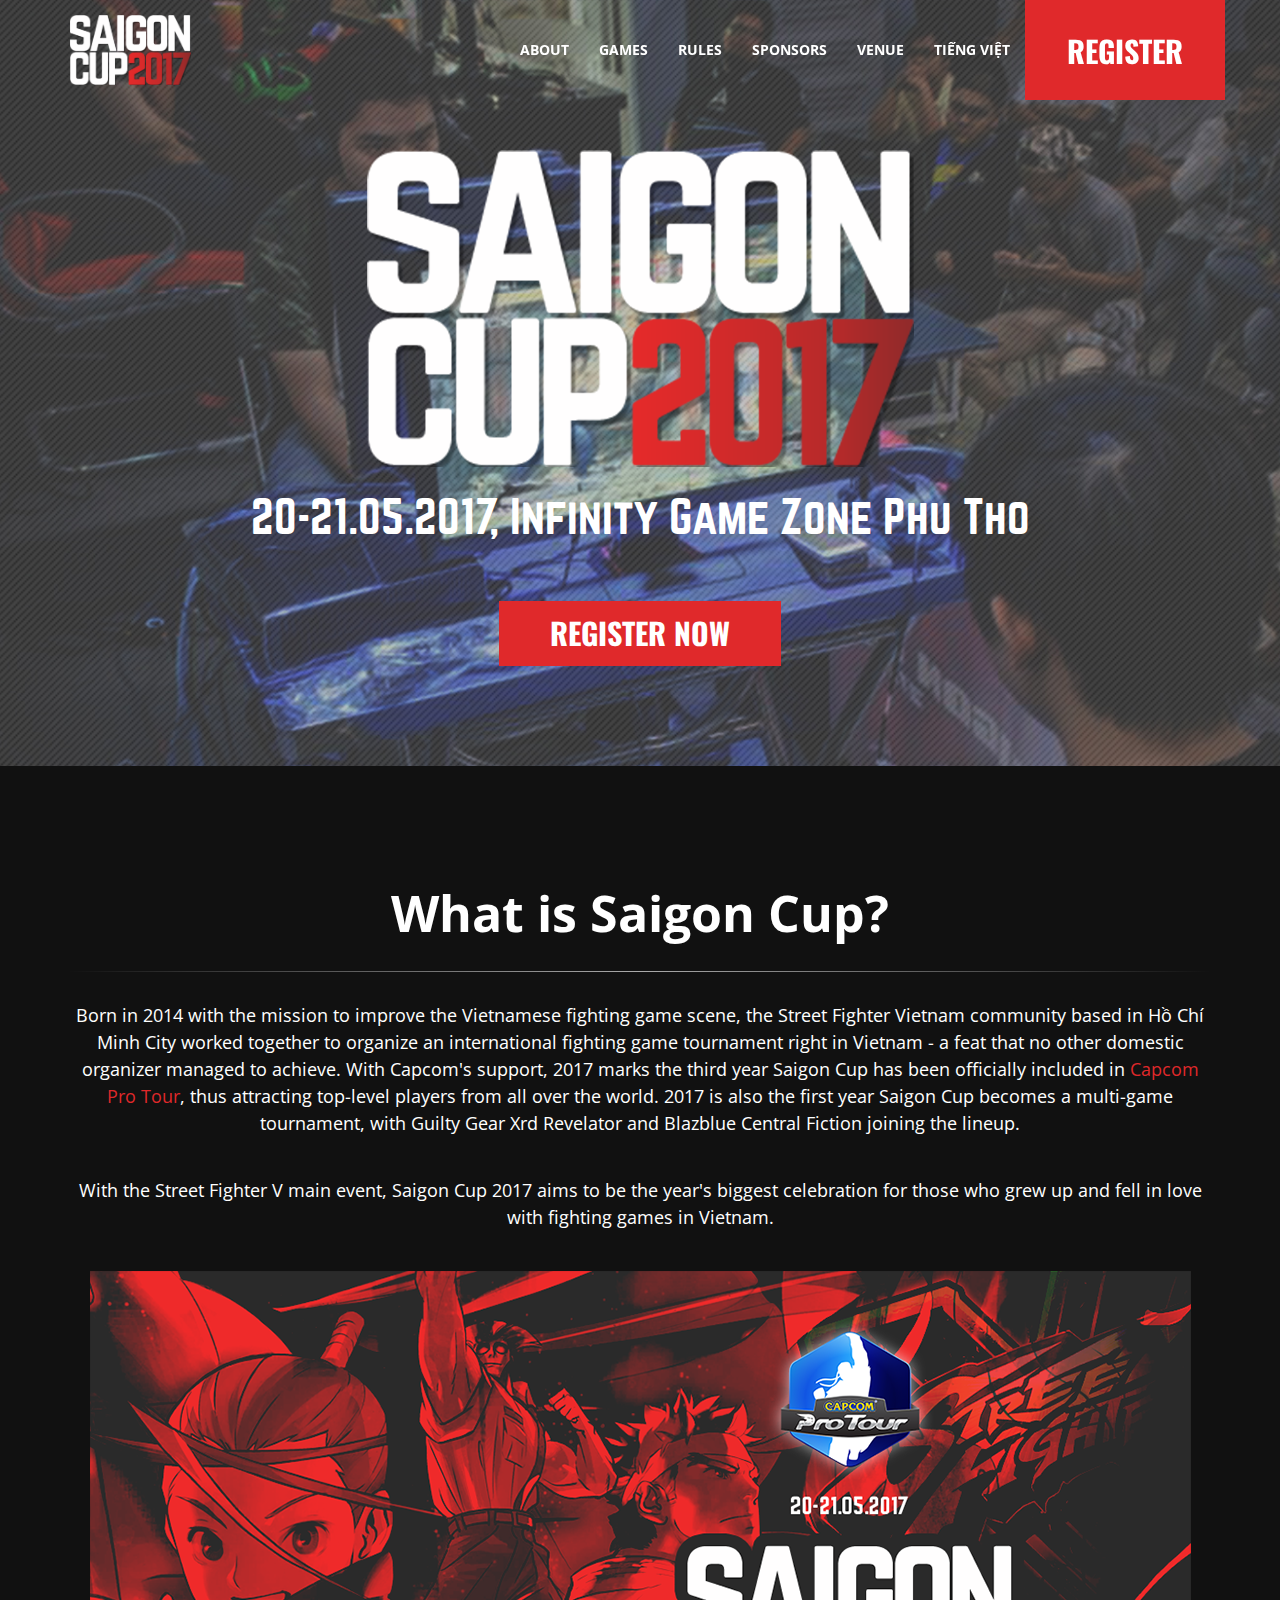
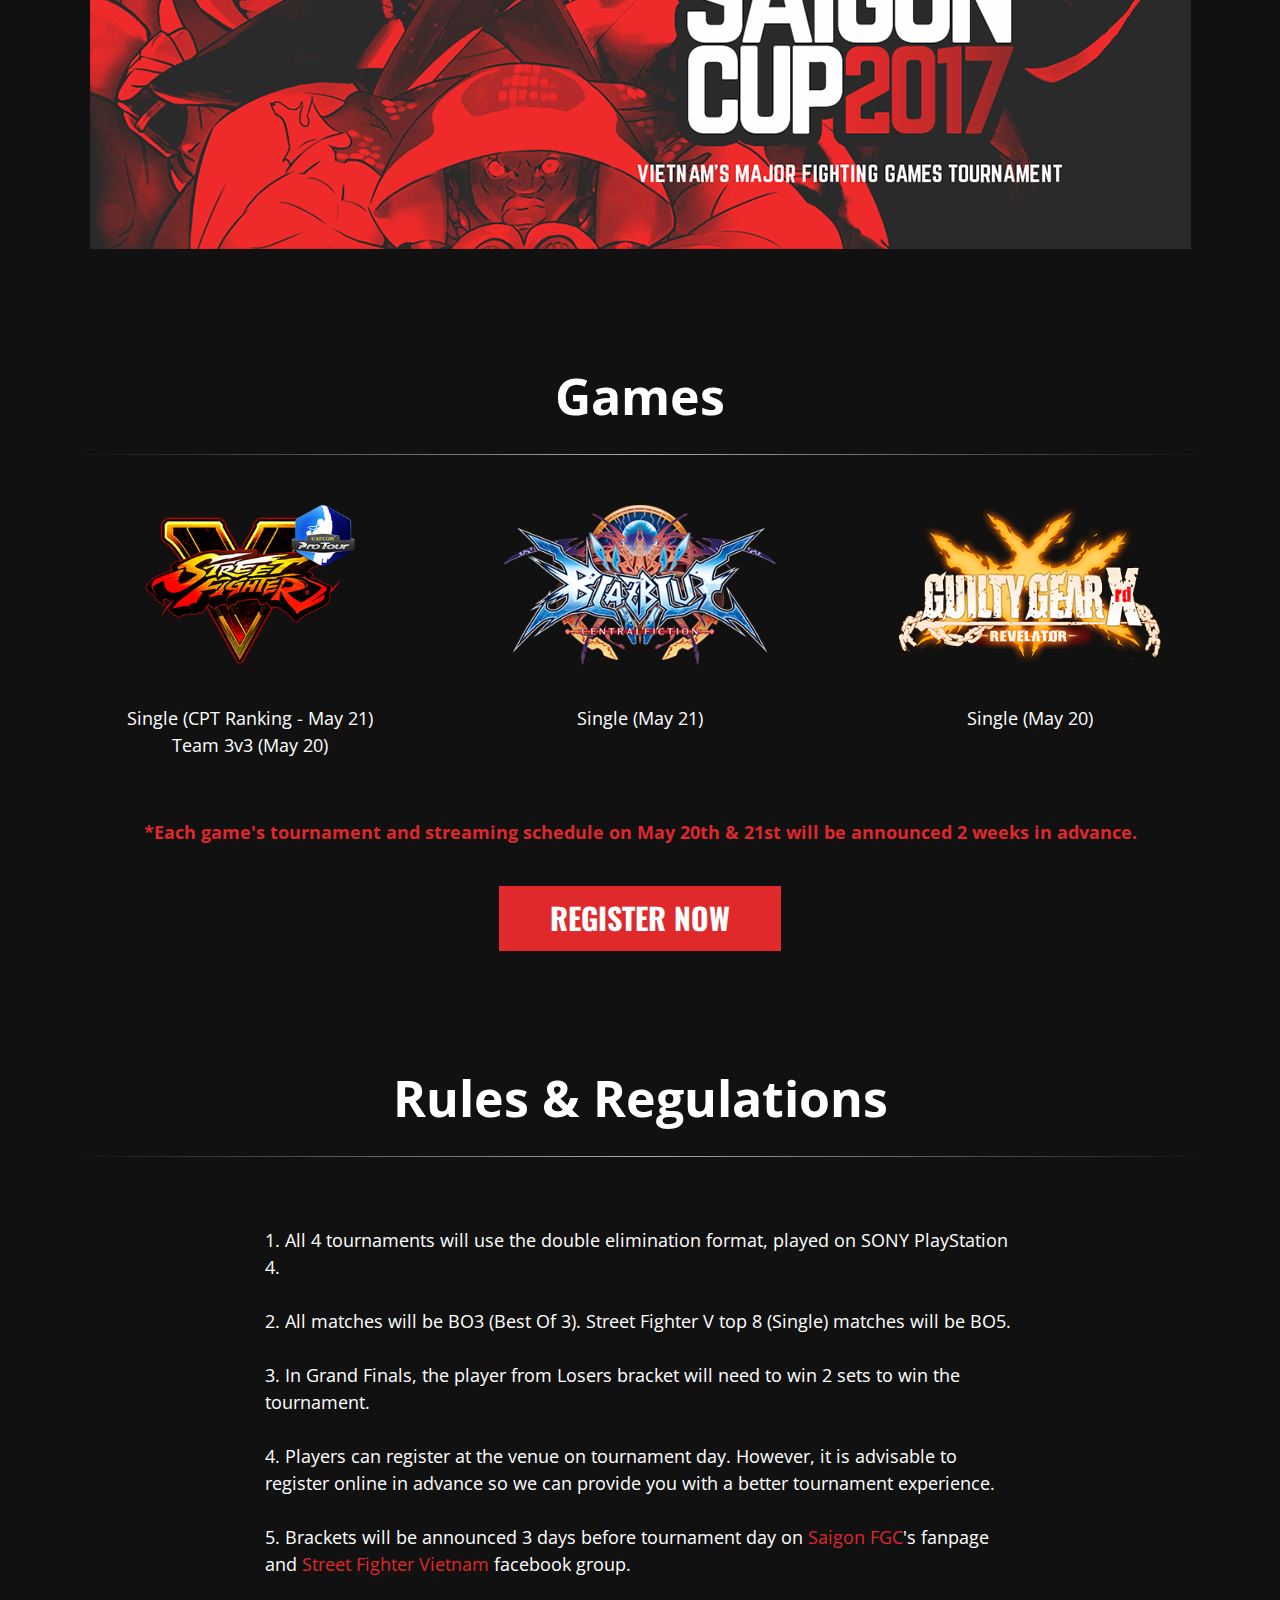
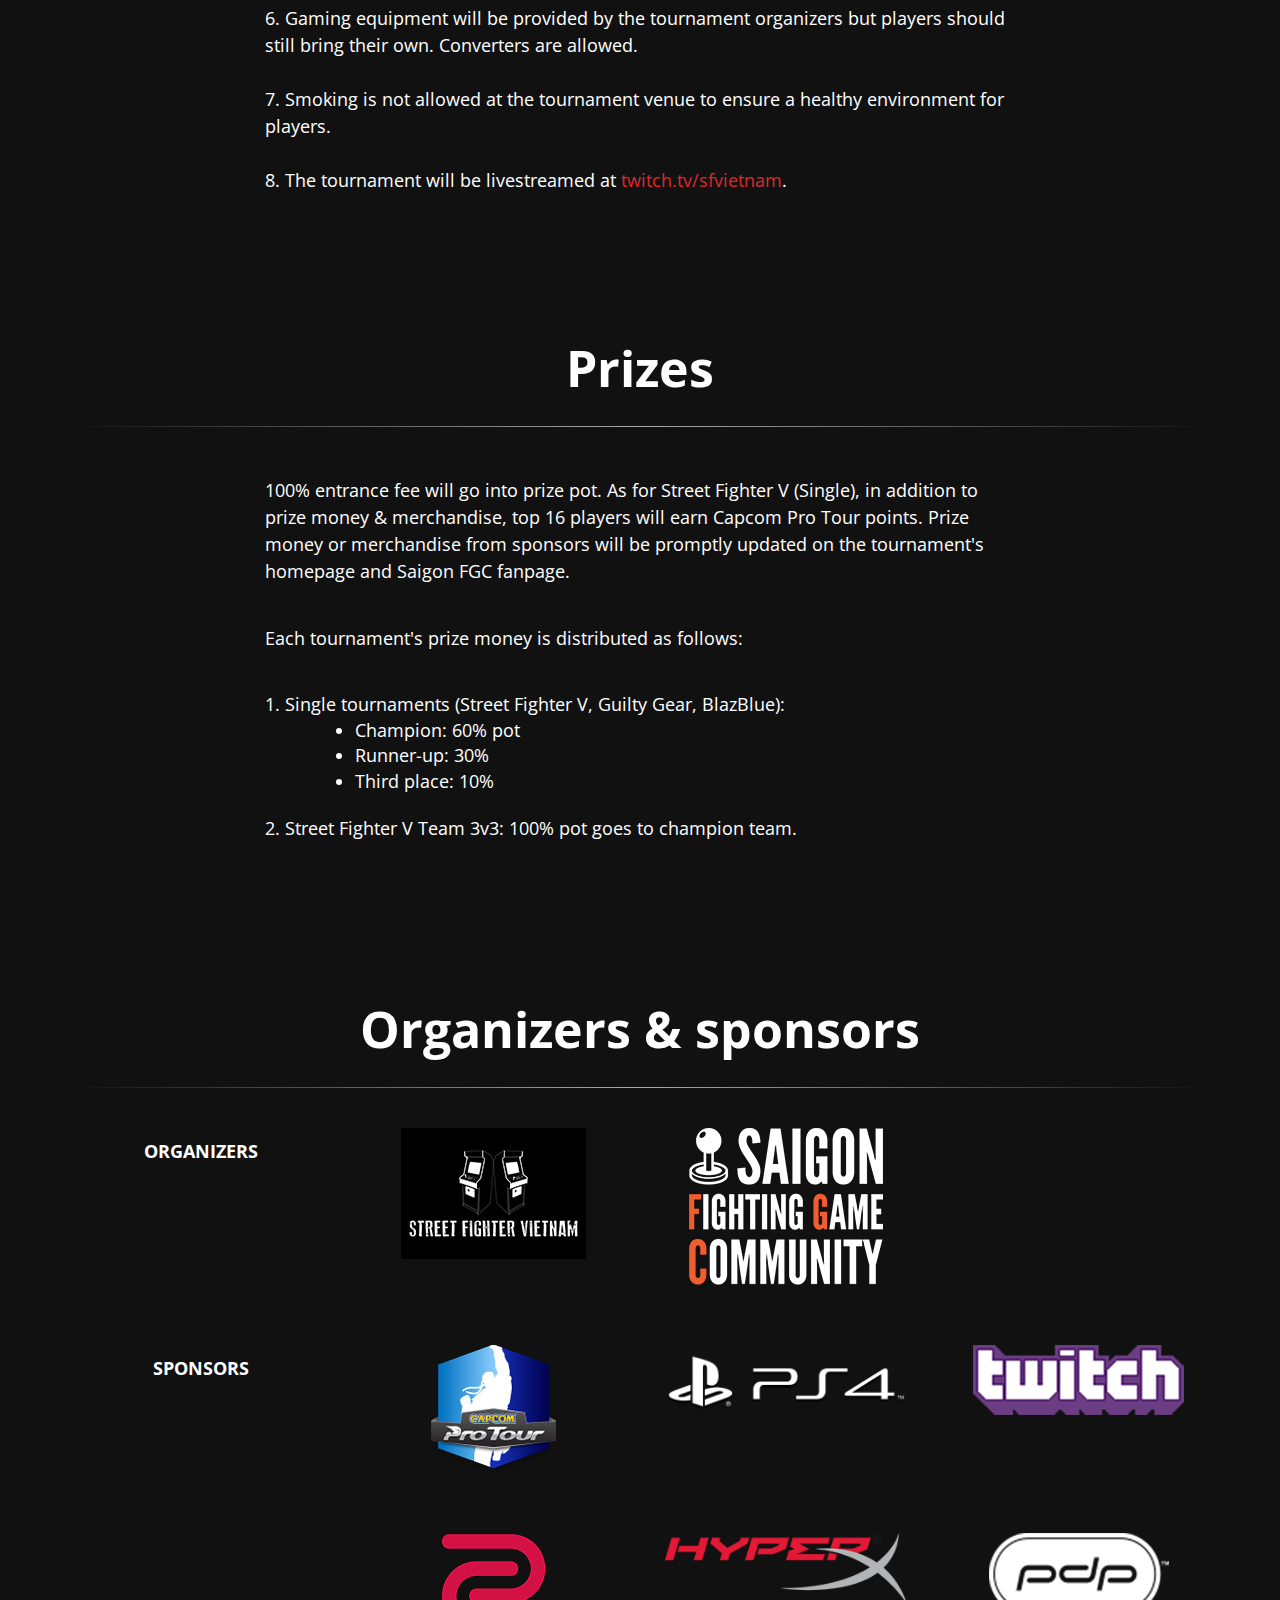
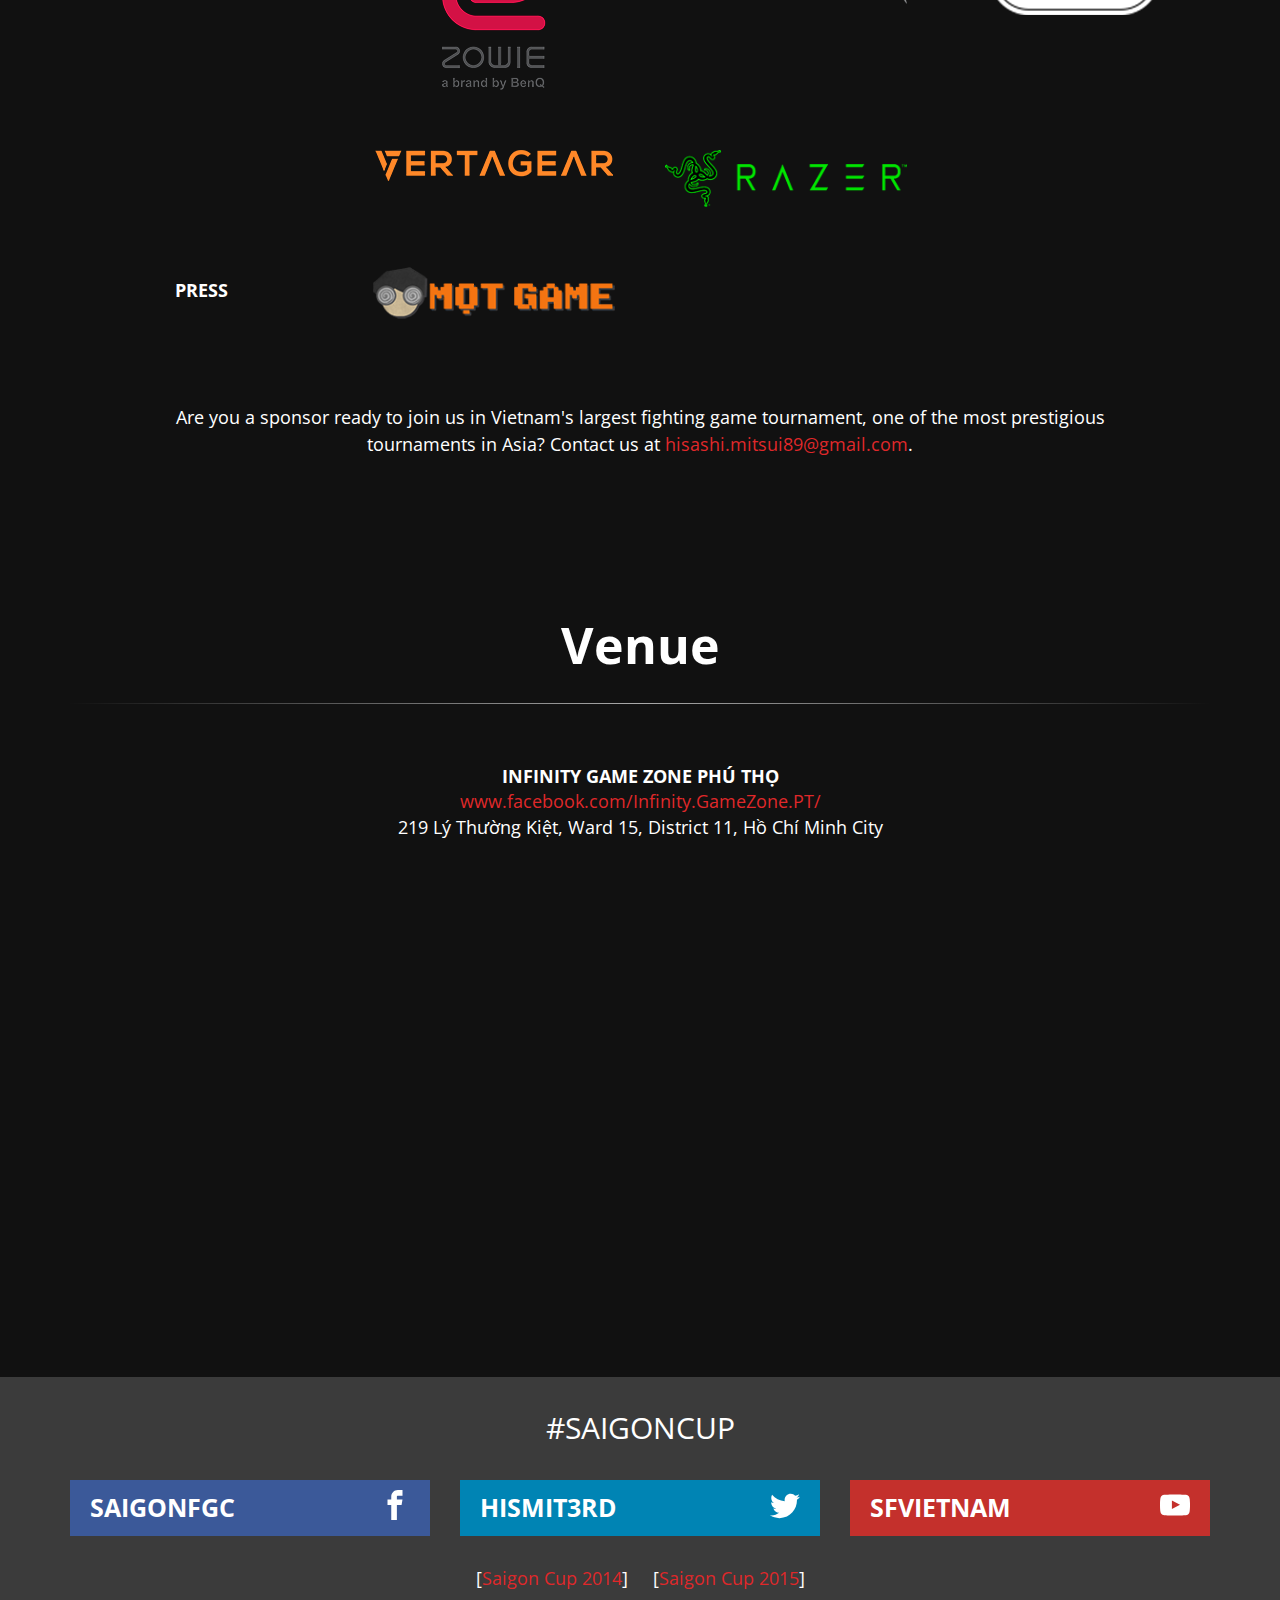
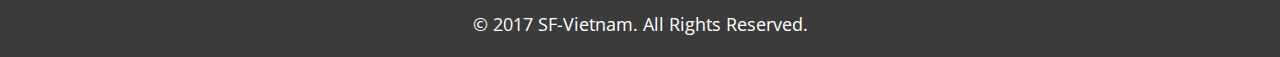
==== en/index.html @ fb49cd66 "Update documentation" ====
<!doctype html> <html> <head> <meta content="IE=edge" http-equiv=X-UA-Compatible> <meta charset=utf-8> <meta name=viewport content="width=device-width, initial-scale=1, shrink-to-fit=no"> <title>Saigon Cup 2017</title> <meta property="og:image" content="http://saigoncup2017.sf-vietnam.com/images/trailer.png"/> <meta property="og:description" content="Vietnam's major fighting games tournament"/> <link rel=stylesheet href="https://maxcdn.bootstrapcdn.com/bootstrap/3.3.7/css/bootstrap.min.css" integrity="sha384-BVYiiSIFeK1dGmJRAkycuHAHRg32OmUcww7on3RYdg4Va+PmSTsz/K68vbdEjh4u" crossorigin=anonymous> <link href="https://fonts.googleapis.com/css?family=Open+Sans:400,800|Oswald" rel=stylesheet> <link href="/stylesheets/fonts.css" rel=stylesheet /> <link href="/stylesheets/site.css" rel=stylesheet /> </head> <body class="en en_index"> <svg style="position: absolute; width: 0; height: 0; overflow: hidden;" version="1.1" xmlns="http://www.w3.org/2000/svg" xmlns:xlink="http://www.w3.org/1999/xlink"> <defs> <symbol id=icon-facebook viewBox="0 0 32 32"> <title>facebook</title> <path d="M19 6h5v-6h-5c-3.86 0-7 3.14-7 7v3h-4v6h4v16h6v-16h5l1-6h-6v-3c0-0.542 0.458-1 1-1z"></path> </symbol> <symbol id=icon-twitter viewBox="0 0 32 32"> <title>twitter</title> <path d="M32 7.075c-1.175 0.525-2.444 0.875-3.769 1.031 1.356-0.813 2.394-2.1 2.887-3.631-1.269 0.75-2.675 1.3-4.169 1.594-1.2-1.275-2.906-2.069-4.794-2.069-3.625 0-6.563 2.938-6.563 6.563 0 0.512 0.056 1.012 0.169 1.494-5.456-0.275-10.294-2.888-13.531-6.862-0.563 0.969-0.887 2.1-0.887 3.3 0 2.275 1.156 4.287 2.919 5.463-1.075-0.031-2.087-0.331-2.975-0.819 0 0.025 0 0.056 0 0.081 0 3.181 2.263 5.838 5.269 6.437-0.55 0.15-1.131 0.231-1.731 0.231-0.425 0-0.831-0.044-1.237-0.119 0.838 2.606 3.263 4.506 6.131 4.563-2.25 1.762-5.075 2.813-8.156 2.813-0.531 0-1.050-0.031-1.569-0.094 2.913 1.869 6.362 2.95 10.069 2.95 12.075 0 18.681-10.006 18.681-18.681 0-0.287-0.006-0.569-0.019-0.85 1.281-0.919 2.394-2.075 3.275-3.394z"></path> </symbol> <symbol id=icon-youtube viewBox="0 0 32 32"> <title>youtube</title> <path d="M31.681 9.6c0 0-0.313-2.206-1.275-3.175-1.219-1.275-2.581-1.281-3.206-1.356-4.475-0.325-11.194-0.325-11.194-0.325h-0.012c0 0-6.719 0-11.194 0.325-0.625 0.075-1.987 0.081-3.206 1.356-0.963 0.969-1.269 3.175-1.269 3.175s-0.319 2.588-0.319 5.181v2.425c0 2.587 0.319 5.181 0.319 5.181s0.313 2.206 1.269 3.175c1.219 1.275 2.819 1.231 3.531 1.369 2.563 0.244 10.881 0.319 10.881 0.319s6.725-0.012 11.2-0.331c0.625-0.075 1.988-0.081 3.206-1.356 0.962-0.969 1.275-3.175 1.275-3.175s0.319-2.587 0.319-5.181v-2.425c-0.006-2.588-0.325-5.181-0.325-5.181zM12.694 20.15v-8.994l8.644 4.513-8.644 4.481z"></path> </symbol> </defs> </svg> <div class=header> <nav id=top-nav class="navbar navbar-fixed-top"> <div class=container> <div class="navbar-header hidden-xs hidden-sm"> <span class=navbar-brand href="#"> <img src="/images/sgc-logo.png" class=logo alt="Sgc logo"/> </span> </div> <ul class="nav navbar-nav navbar-right"> <li><a class="small-nav hidden-xs" href="#about">About</a></li> <li><a class="small-nav hidden-xs" href="#games">Games</a></li> <li><a class="small-nav hidden-xs" href="#rules">Rules</a></li> <li><a class="small-nav hidden-xs" href="#sponsors">sponsors</a></li> <li><a class="small-nav hidden-xs" href="#venue">Venue</a></li> <li class=xs-left><a class=language-picker href="/">Tiếng Việt</a></li> <li class=xs-right><a href="https://goo.gl/forms/3yOLox5AulwyW3uG3" class="register btn">Register</a></li> </ul> </div> </nav> <div class=container> <div class=row> <div class=col-xs-12> <img src="/images/sgc-logo.png" class="main-logo img-responsive" alt="Sgc logo"/> </div> <div class=col-xs-12> <p class=subheader> 20-21.05.2017, Infinity Game Zone Phu Tho </p> </div> </div> <div class="row text-center"> <div class=col-xs-12> <a href="https://goo.gl/forms/3yOLox5AulwyW3uG3" class="btn register-now" href="#">Register now</a> </div> </div> </div> </div> <div class="container content"> <div class=row> <div id=about class=col-xs-12> <h1>What is Saigon Cup?</h1> <p>Born in 2014 with the mission to improve the Vietnamese fighting game scene, the Street Fighter Vietnam community based in Hồ Chí Minh City worked together to organize an international fighting game tournament right in Vietnam - a feat that no other domestic organizer managed to achieve. With Capcom's support, 2017 marks the third year Saigon Cup has been officially included in <a href="http://capcomprotour.com/schedule/">Capcom Pro Tour</a>, thus attracting top-level players from all over the world. 2017 is also the first year Saigon Cup becomes a multi-game tournament, with Guilty Gear Xrd Revelator and Blazblue Central Fiction joining the lineup. </p> <p>With the Street Fighter V main event, Saigon Cup 2017 aims to be the year's biggest celebration for those who grew up and fell in love with fighting games in Vietnam. </p> <img src="/images/trailer.png" class="trailer center-block img-responsive" alt=Trailer /> </div> </div> <div class=row> <div id=games class=col-xs-12> <h1>Games</h1> </div> </div> <div class=row> <div class="col-sm-12 col-md-4"> <img src="/images/sf-logo.png" class="game-logo center-block img-responsive" alt="Sf logo"/> <p> Single (CPT Ranking - May 21) <br/> Team 3v3 (May 20) </p> </div> <div class="col-sm-12 col-md-4"> <img src="/images/bb-logo.png" class="game-logo center-block img-responsive" alt="Bb logo"/> <p>Single (May 21)</p> </div> <div class="col-sm-12 col-md-4"> <img src="/images/gg-logo.png" class="game-logo center-block img-responsive" alt="Gg logo"/> <p>Single (May 20)</p> </div> <div class=col-xs-12> <p class=red-emphasis>*Each game's tournament and streaming schedule on May 20th & 21st will be announced 2 weeks in advance. </p> </div> <div class=col-xs-12> <a href="https://goo.gl/forms/3yOLox5AulwyW3uG3" class="btn register-now" href="#">Register now</a> </div> </div> <div class=row> <div id=rules class=col-xs-12> <h1>Rules & Regulations</h1> </div> <div class="col-sm-12 col-md-10 col-md-offset-1 col-lg-offset-2 col-lg-8 rules"> <p> 1. All 4 tournaments will use the double elimination format, played on SONY PlayStation 4. </p> <p> 2. All matches will be BO3 (Best Of 3). Street Fighter V top 8 (Single) matches will be BO5. </p> <p> 3. In Grand Finals, the player from Losers bracket will need to win 2 sets to win the tournament. </p> <p> 4. Players can register at the venue on tournament day. However, it is advisable to register online in advance so we can provide you with a better tournament experience. </p> <p> 5. Brackets will be announced 3 days before tournament day on <a href="https://www.facebook.com/SaigonFGC/">Saigon FGC</a>'s fanpage and <a href="https://www.facebook.com/groups/SFVietnam/">Street Fighter Vietnam</a> facebook group. </p> <p> 6. Gaming equipment will be provided by the tournament organizers but players should still bring their own. Converters are allowed. </p> <p> 7. Smoking is not allowed at the tournament venue to ensure a healthy environment for players. </p> <p> 8. The tournament will be livestreamed at <a href="https://www.twitch.tv/sfvietnam">twitch.tv/sfvietnam</a>. </p> </div> </div> <div class=row> <div class=col-xs-12> <h1>Prizes</h1> </div> <div class="col-sm-12 col-md-10 col-md-offset-1 col-lg-offset-2 col-lg-8 prizes"> <p>100% entrance fee will go into prize pot. As for Street Fighter V (Single), in addition to prize money & merchandise, top 16 players will earn Capcom Pro Tour points. Prize money or merchandise from sponsors will be promptly updated on the tournament's homepage and Saigon FGC fanpage. </p> <p>Each tournament's prize money is distributed as follows:</p> <div> 1. Single tournaments (Street Fighter V, Guilty Gear, BlazBlue):<br/> <ul class=prize-list> <li>Champion: 60% pot</li> <li>Runner-up: 30%</li> <li>Third place: 10%</li> </ul> </div> <p>2. Street Fighter V Team 3v3: 100% pot goes to champion team. </p> </div> </div> <div class=row> <div id=sponsors class=col-xs-12> <h1>Organizers & sponsors</h1> </div> </div> <div class="row organizers-row"> <div class=col-md-3> <p>Organizers</p> </div> <div class=col-md-3> <img src="/images/sfvn-logo.png" class="center-block img-responsive" alt="Sfvn logo"/> </div> <div class=col-md-3> <img src="/images/sgfgc-logo.png" class="center-block img-responsive" alt="Sgfgc logo"/> </div> </div> <div class="row organizers-row"> <div class=col-md-3> <p>sponsors</p> </div> <div class=col-md-3> <img src="/images/protour-logo.png" class="center-block img-responsive" alt="Protour logo"/> </div> <div class=col-md-3> <img src="/images/ps4-logo.png" class="center-block img-responsive" alt="Ps4 logo"/> </div> <div class=col-md-3> <img src="/images/twitch-logo.png" class="center-block img-responsive" alt="Twitch logo"/> </div> </div> <div class="row organizers-row"> <div class="col-md-3 col-md-offset-3"> <img src="/images/zowie-logo.png" class="center-block img-responsive" alt="Zowie logo"/> </div> <div class=col-md-3> <img src="/images/hyperx-logo.png" class="center-block img-responsive" alt="Hyperx logo"/> </div> <div class=col-md-3> <img src="/images/pdp-logo.png" class="center-block img-responsive" alt="Pdp logo"/> </div> </div> <div class="row organizers-row"> <div class="col-md-3 col-md-offset-3"> <img src="/images/vertagear-logo.png" class="center-block img-responsive" alt="Vertagear logo"/> </div> <div class=col-md-3> <img src="/images/razer-logo.png" class="center-block img-responsive" alt="Razer logo"/> </div> </div> <div class="row organizers-row"> <div class=col-md-3> <p>Press</p> </div> <div class=col-md-3> <img src="/images/motgame-logo.png" class="center-block img-responsive" alt="Motgame logo"/> </div> </div> <div class=row> <div class="col-md-12 col-lg-10 col-lg-offset-1"> <p>Are you a sponsor ready to join us in Vietnam's largest fighting game tournament, one of the most prestigious tournaments in Asia? Contact us at <a href="mailto:hisashi.mitsui89@gmail.com">hisashi.mitsui89@gmail.com</a>. </p> </div> </div> <div class=row> <div id=venue class=col-xs-12> <h1>Venue</h1> </div> <div class=col-xs-12> <div class=venue-name>INFINITY GAME ZONE PHÚ THỌ</div> <a class=venue-link href="https://www.facebook.com/Infinity.GameZone.PT/" target=_blank rel=noopener> www.facebook.com/Infinity.GameZone.PT/ </a> <div>219 Lý Thường Kiệt, Ward 15, District 11, Hồ Chí Minh City</div> </div> <div class="col-md-12 col-lg-10 col-lg-offset-1 map"> <iframe src="https://www.google.com/maps/embed?pb=!1m18!1m12!1m3!1d3919.564190995421!2d106.66325064533922!3d10.76803188728442!2m3!1f0!2f0!3f0!3m2!1i1024!2i768!4f13.1!3m3!1m2!1s0x31752eea2a2d9c3b%3A0x717020ef34534a9!2sInfinity+Game+Zone+Ph%C3%BA+Th%E1%BB%8D!5e0!3m2!1sen!2s!4v1489932252045" width="100%" height=450 frameborder=0 style="border:0" allowfullscreen></iframe> </div> </div> </div> <div class=footer> <div class=container> <div class=row> <div class="col-xs-12 hashtag"> #SAIGONCUP </div> <div class="col-xs-12 col-sm-4"> <a class="social-link facebook" href="https://www.facebook.com/SaigonFGC/"> <span>SAIGONFGC</span> <svg class="icon icon-facebook"><use xlink:href="#icon-facebook"></use></svg> </a> </div> <div class="col-xs-12 col-sm-4"> <a class="social-link twitter" href="https://twitter.com/hismit3rd"> <span>HISMIT3RD</span> <svg class="icon icon-twitter"><use xlink:href="#icon-twitter"></use></svg> </a> </div> <div class="col-xs-12 col-sm-4"> <a class="social-link youtube" href="https://www.youtube.com/user/SFVietnam"> <span>SFVIETNAM</span> <svg class="icon icon-youtube"><use xlink:href="#icon-youtube"></use></svg> </a> </div> <div class=col-xs-12> <p class=archives> <span>[<a href="https://www.youtube.com/playlist?list=PLZ-PMUoGSBRTW-Vh0LwISmgqscsqqHcFY">Saigon Cup 2014</a>]</span> <span>[<a href="https://www.youtube.com/playlist?list=PLfMu1efwDKb5n5tWsO-SHVdO_ALZQiYsl">Saigon Cup 2015</a>]</span> </p> </div> <div class="col-xs-12 copyright"> &copy; 2017 SF-Vietnam. All Rights Reserved. </div> </div> </div> </div> <script src="https://ajax.googleapis.com/ajax/libs/jquery/3.1.1/jquery.min.js"></script> <script src="https://maxcdn.bootstrapcdn.com/bootstrap/3.3.7/js/bootstrap.min.js" integrity=sha384-Tc5IQib027qvyjSMfHjOMaLkfuWVxZxUPnCJA7l2mCWNIpG9mGCD8wGNIcPD7Txa crossorigin=anonymous></script> <script>
      $('#top-nav').affix({
        offset: {
          top: 1
        }
      });
    </script> <script src="/javascripts/shoryuken.js"></script> </body> </html>
---- stylesheets/fonts.css ----
@font-face{font-family:'norwester';src:url('norwester.ttf') format("truetype")}
---- stylesheets/site.css ----
body{background-color:#111;color:white;font-family:"Open Sans", sans-serif;font-size:18px}p a{color:#df282a;text-decoration:none}p a:hover,p a:active{text-decoration:underline;color:#df282a}p a:visited{text-decoration:none;color:#df282a}.btn{border-radius:0;background-color:#e0292b;font-weight:bold;font-family:Oswald, sans-serif;color:white}.register-now{padding:10px 50px;font-size:30px;text-transform:uppercase}.logo{height:70px}.language-picker:hover{text-decoration:none}.navbar-brand{height:100px}.affix{background-color:#3b3b3b}nav{transition:background-color 0.5s}.header{background-image:url("/images/bg.jpg");background-size:cover;background-position:center;padding:100px 0}@media (max-width: 767px){.header{padding-left:20px}}.header .navbar{font-size:14px;border-radius:0;text-transform:uppercase;font-weight:bold;vertical-align:middle}.header .navbar .navbar-nav li a{padding-top:0;padding-bottom:0;height:100px;line-height:100px;vertical-align:middle}@media (max-width: 767px){.header .navbar .navbar-nav li a{height:50px;line-height:50px}}@media (min-width: 992px){.header .navbar .small-nav,.header .navbar .language-picker{line-height:50px}}.header .navbar .register{color:white;width:200px;height:100px;font-size:30px;text-align:center;vertical-align:middle;line-height:100px;padding:0}.header .navbar .register:hover,.header .navbar .register:active{background-color:#e0292b;color:#111}.header .navbar .register:visited{text-decoration:none;color:white}@media (max-width: 991px){.header .navbar .register{width:140px}}.header .navbar a{color:white}.header .navbar a:hover{color:#df282a}.header .main-logo{margin:50px auto 20px auto}.header .subheader{text-align:center;font-size:45px;font-family:norwester, sans-serif;color:white;margin-bottom:50px}.content{text-align:center}.content h1{padding-top:100px;font-weight:bold;font-size:50px;border-bottom:1px solid transparent;padding-bottom:30px;margin-bottom:30px;-moz-border-image:-moz-linear-gradient(left, #111 0%, #aaa 50%, #111 100%);-webkit-border-image:-webkit-linear-gradient(left, #111 0%, #aaa 50%, #111 100%);border-image:linear-gradient(to right, #111 0%, #aaa 50%, #111 100%);border-image-slice:1}.content p{line-height:1.5;margin-bottom:40px;margin-top:20px}.trailer{max-height:700px}.game-logo{padding:20px;max-height:200px}@media (min-width: 992px) and (max-width: 1199px){.game-logo{max-height:180px}}.red-emphasis{color:#df282a;font-weight:bold}.rules{margin-top:20px}.rules p{text-align:left;line-height:1.5;margin-bottom:1.5em}.prizes{text-align:left}.prize-list{margin-left:50px}.organizers-row{margin-bottom:40px}.organizers-row p{text-transform:uppercase;font-weight:bold}.organizers-row img{padding:10px}.venue-name{margin-top:30px;font-weight:bold}.venue-link{color:#df282a}.venue-link:visited,.venue-link:hover,.venue-link:active{color:#df282a}.map{margin-top:30px;margin-bottom:50px}.footer{background-color:#3b3b3b}.footer .hashtag{font-size:30px;text-transform:uppercase;text-align:center;margin:30px 0}.footer .social-link{color:white;text-decoration:none;display:block;padding:10px 20px;font-size:25px;font-weight:bold}.footer .social-link svg{width:30px;height:30px;float:right;fill:currentColor}.footer .social-link.facebook{background-color:#3b5999}.footer .social-link.facebook:hover{color:#3b5999;background-color:white}.footer .social-link.twitter{background-color:#0084b4}.footer .social-link.twitter:hover{color:#0084b4;background-color:white}.footer .social-link.youtube{background-color:#c4302c}.footer .social-link.youtube:hover{color:#c4302c;background-color:white}.footer .copyright{text-align:center;padding:20px}.footer .archives{text-align:center;margin:30px 0 0 0}.footer .archives span{margin:0 10px}@media (max-width: 767px){nav li{display:inline-block}nav li.xs-right{float:right}nav li.xs-left{float:left}.content h1{padding-top:50px}}
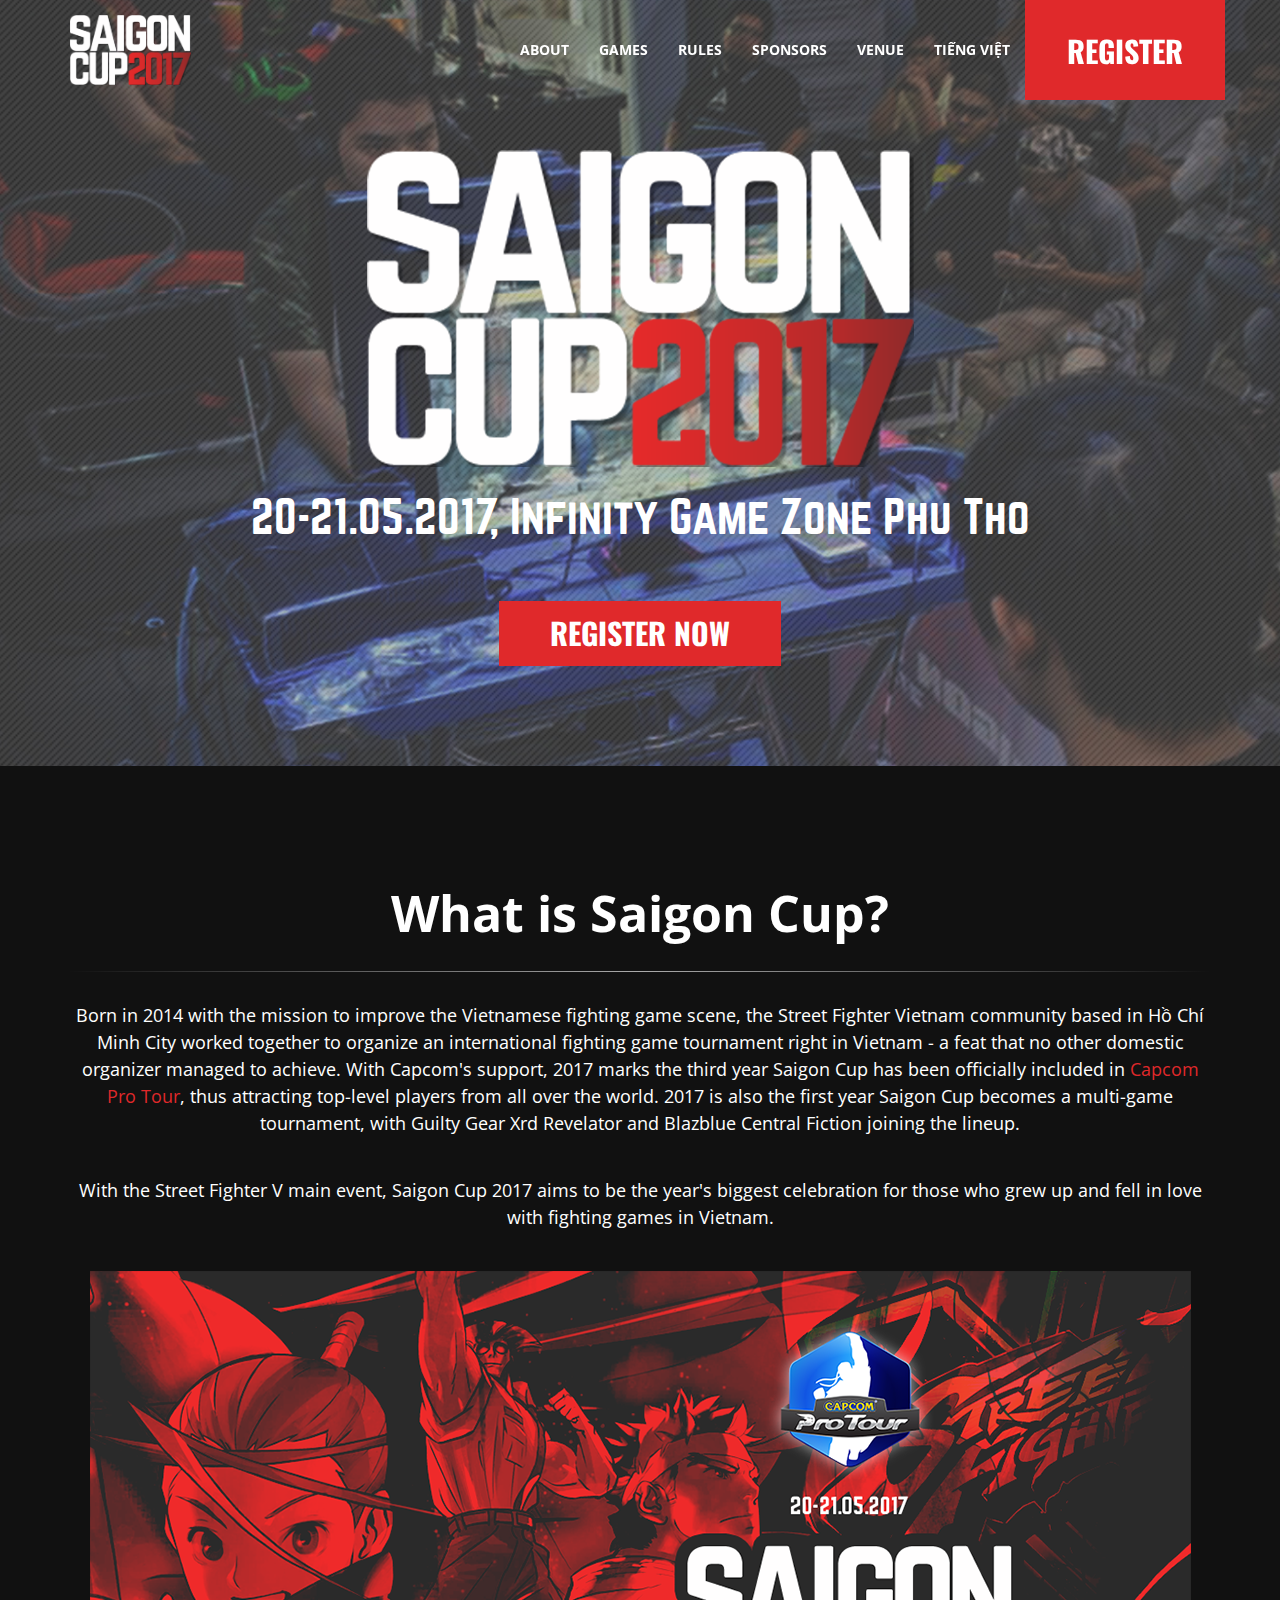
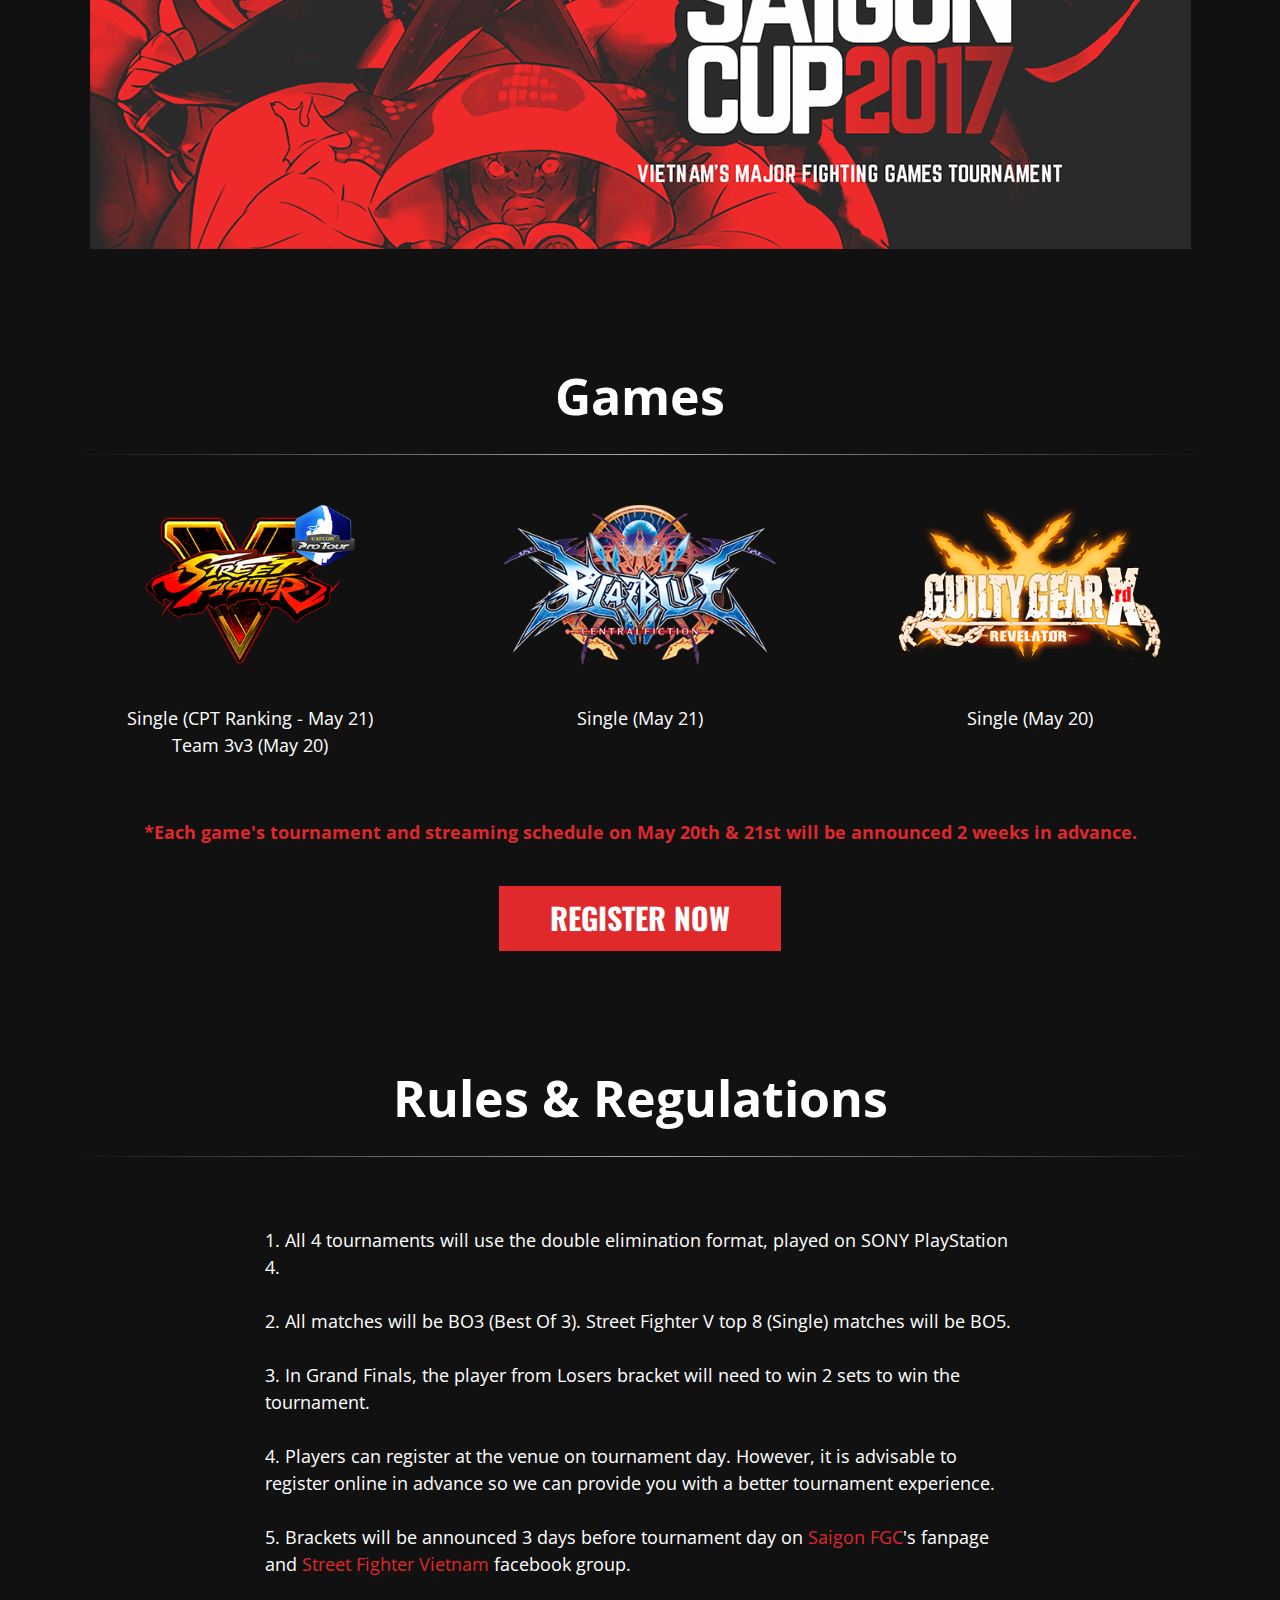
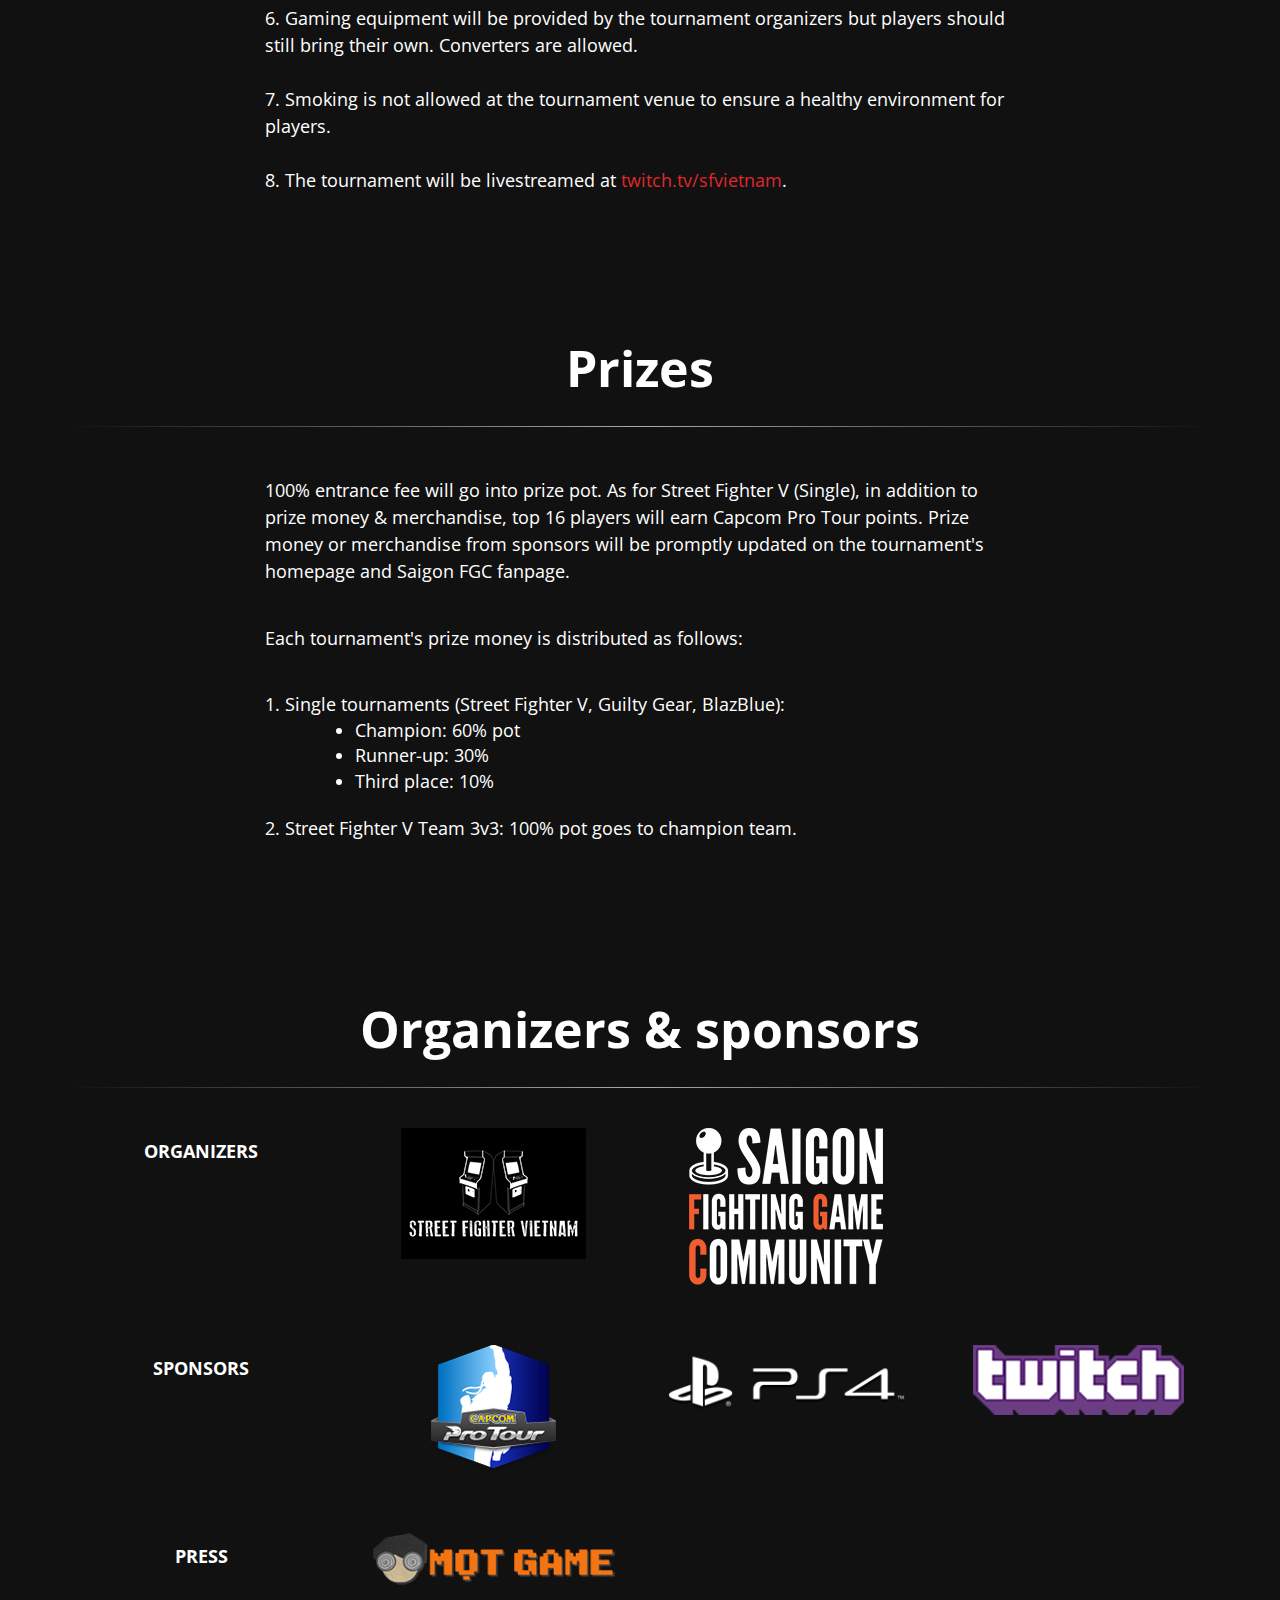
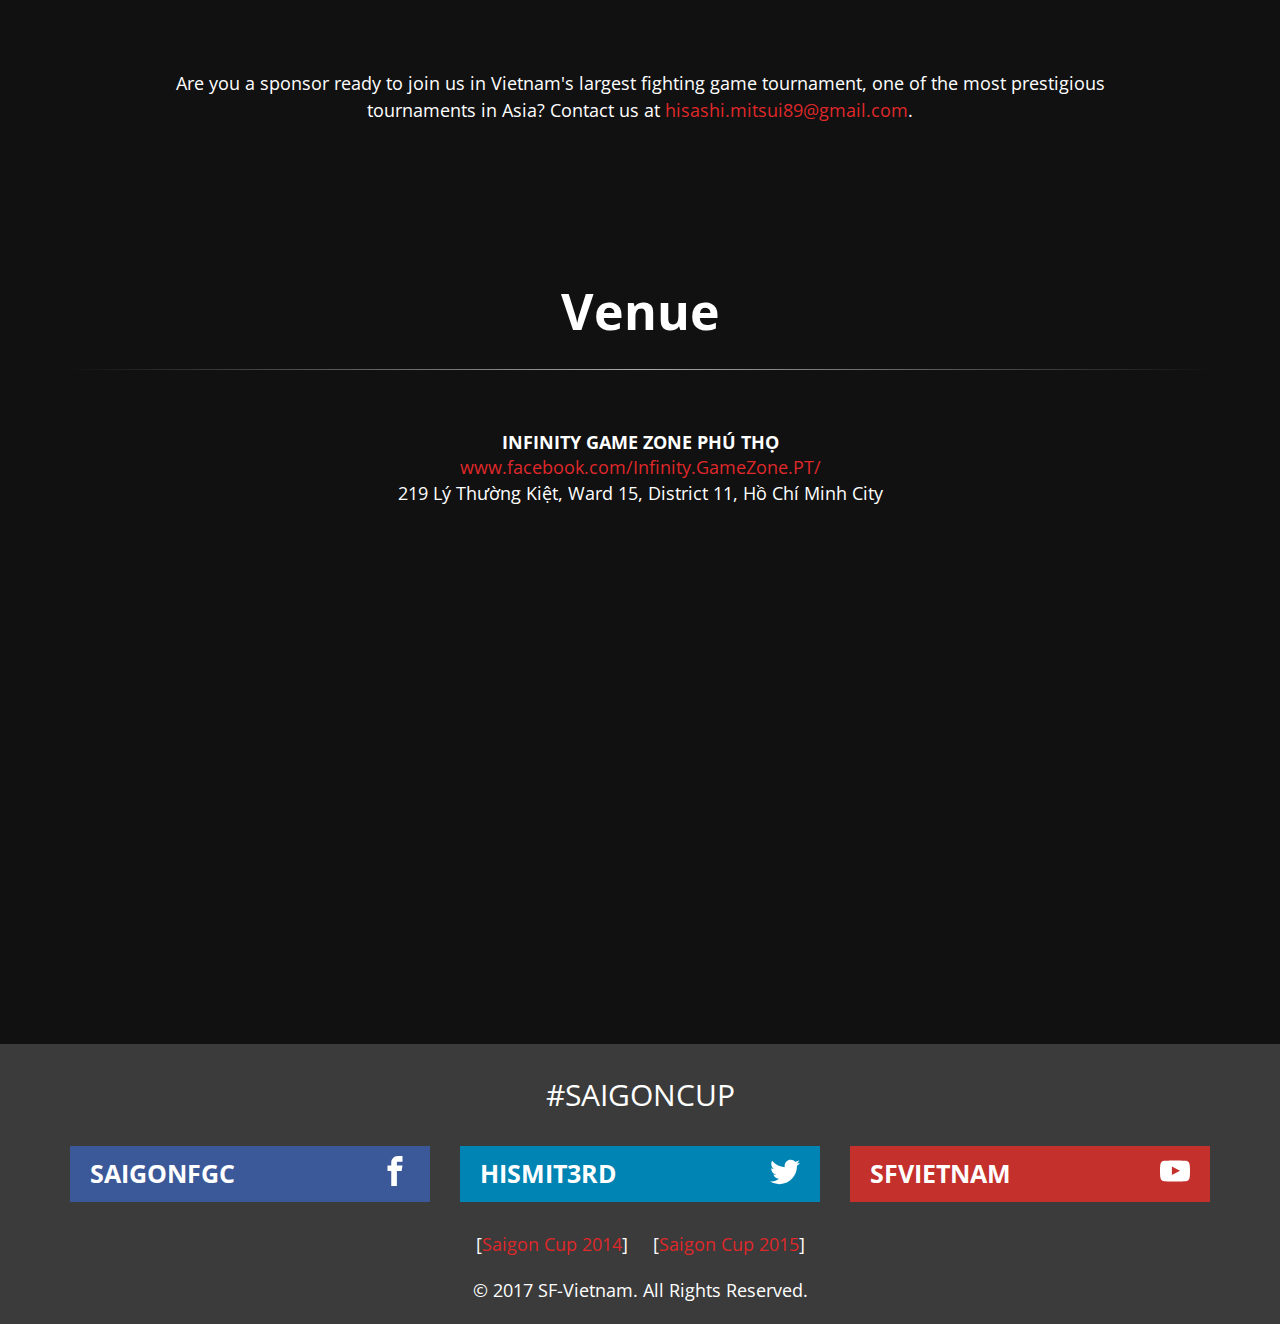
==== commit c7088075: "Update documentation" ====
--- a/en/index.html
+++ b/en/index.html
@@ -1,4 +1,4 @@
-<!doctype html> <html> <head> <meta content="IE=edge" http-equiv=X-UA-Compatible> <meta charset=utf-8> <meta name=viewport content="width=device-width, initial-scale=1, shrink-to-fit=no"> <title>Saigon Cup 2017</title> <meta property="og:image" content="http://saigoncup2017.sf-vietnam.com/images/trailer.png"/> <meta property="og:description" content="Vietnam's major fighting games tournament"/> <link rel=stylesheet href="https://maxcdn.bootstrapcdn.com/bootstrap/3.3.7/css/bootstrap.min.css" integrity="sha384-BVYiiSIFeK1dGmJRAkycuHAHRg32OmUcww7on3RYdg4Va+PmSTsz/K68vbdEjh4u" crossorigin=anonymous> <link href="https://fonts.googleapis.com/css?family=Open+Sans:400,800|Oswald" rel=stylesheet> <link href="/stylesheets/fonts.css" rel=stylesheet /> <link href="/stylesheets/site.css" rel=stylesheet /> </head> <body class="en en_index"> <svg style="position: absolute; width: 0; height: 0; overflow: hidden;" version="1.1" xmlns="http://www.w3.org/2000/svg" xmlns:xlink="http://www.w3.org/1999/xlink"> <defs> <symbol id=icon-facebook viewBox="0 0 32 32"> <title>facebook</title> <path d="M19 6h5v-6h-5c-3.86 0-7 3.14-7 7v3h-4v6h4v16h6v-16h5l1-6h-6v-3c0-0.542 0.458-1 1-1z"></path> </symbol> <symbol id=icon-twitter viewBox="0 0 32 32"> <title>twitter</title> <path d="M32 7.075c-1.175 0.525-2.444 0.875-3.769 1.031 1.356-0.813 2.394-2.1 2.887-3.631-1.269 0.75-2.675 1.3-4.169 1.594-1.2-1.275-2.906-2.069-4.794-2.069-3.625 0-6.563 2.938-6.563 6.563 0 0.512 0.056 1.012 0.169 1.494-5.456-0.275-10.294-2.888-13.531-6.862-0.563 0.969-0.887 2.1-0.887 3.3 0 2.275 1.156 4.287 2.919 5.463-1.075-0.031-2.087-0.331-2.975-0.819 0 0.025 0 0.056 0 0.081 0 3.181 2.263 5.838 5.269 6.437-0.55 0.15-1.131 0.231-1.731 0.231-0.425 0-0.831-0.044-1.237-0.119 0.838 2.606 3.263 4.506 6.131 4.563-2.25 1.762-5.075 2.813-8.156 2.813-0.531 0-1.050-0.031-1.569-0.094 2.913 1.869 6.362 2.95 10.069 2.95 12.075 0 18.681-10.006 18.681-18.681 0-0.287-0.006-0.569-0.019-0.85 1.281-0.919 2.394-2.075 3.275-3.394z"></path> </symbol> <symbol id=icon-youtube viewBox="0 0 32 32"> <title>youtube</title> <path d="M31.681 9.6c0 0-0.313-2.206-1.275-3.175-1.219-1.275-2.581-1.281-3.206-1.356-4.475-0.325-11.194-0.325-11.194-0.325h-0.012c0 0-6.719 0-11.194 0.325-0.625 0.075-1.987 0.081-3.206 1.356-0.963 0.969-1.269 3.175-1.269 3.175s-0.319 2.588-0.319 5.181v2.425c0 2.587 0.319 5.181 0.319 5.181s0.313 2.206 1.269 3.175c1.219 1.275 2.819 1.231 3.531 1.369 2.563 0.244 10.881 0.319 10.881 0.319s6.725-0.012 11.2-0.331c0.625-0.075 1.988-0.081 3.206-1.356 0.962-0.969 1.275-3.175 1.275-3.175s0.319-2.587 0.319-5.181v-2.425c-0.006-2.588-0.325-5.181-0.325-5.181zM12.694 20.15v-8.994l8.644 4.513-8.644 4.481z"></path> </symbol> </defs> </svg> <div class=header> <nav id=top-nav class="navbar navbar-fixed-top"> <div class=container> <div class="navbar-header hidden-xs hidden-sm"> <span class=navbar-brand href="#"> <img src="/images/sgc-logo.png" class=logo alt="Sgc logo"/> </span> </div> <ul class="nav navbar-nav navbar-right"> <li><a class="small-nav hidden-xs" href="#about">About</a></li> <li><a class="small-nav hidden-xs" href="#games">Games</a></li> <li><a class="small-nav hidden-xs" href="#rules">Rules</a></li> <li><a class="small-nav hidden-xs" href="#sponsors">sponsors</a></li> <li><a class="small-nav hidden-xs" href="#venue">Venue</a></li> <li class=xs-left><a class=language-picker href="/">Tiếng Việt</a></li> <li class=xs-right><a href="https://goo.gl/forms/3yOLox5AulwyW3uG3" class="register btn">Register</a></li> </ul> </div> </nav> <div class=container> <div class=row> <div class=col-xs-12> <img src="/images/sgc-logo.png" class="main-logo img-responsive" alt="Sgc logo"/> </div> <div class=col-xs-12> <p class=subheader> 20-21.05.2017, Infinity Game Zone Phu Tho </p> </div> </div> <div class="row text-center"> <div class=col-xs-12> <a href="https://goo.gl/forms/3yOLox5AulwyW3uG3" class="btn register-now" href="#">Register now</a> </div> </div> </div> </div> <div class="container content"> <div class=row> <div id=about class=col-xs-12> <h1>What is Saigon Cup?</h1> <p>Born in 2014 with the mission to improve the Vietnamese fighting game scene, the Street Fighter Vietnam community based in Hồ Chí Minh City worked together to organize an international fighting game tournament right in Vietnam - a feat that no other domestic organizer managed to achieve. With Capcom's support, 2017 marks the third year Saigon Cup has been officially included in <a href="http://capcomprotour.com/schedule/">Capcom Pro Tour</a>, thus attracting top-level players from all over the world. 2017 is also the first year Saigon Cup becomes a multi-game tournament, with Guilty Gear Xrd Revelator and Blazblue Central Fiction joining the lineup. </p> <p>With the Street Fighter V main event, Saigon Cup 2017 aims to be the year's biggest celebration for those who grew up and fell in love with fighting games in Vietnam. </p> <img src="/images/trailer.png" class="trailer center-block img-responsive" alt=Trailer /> </div> </div> <div class=row> <div id=games class=col-xs-12> <h1>Games</h1> </div> </div> <div class=row> <div class="col-sm-12 col-md-4"> <img src="/images/sf-logo.png" class="game-logo center-block img-responsive" alt="Sf logo"/> <p> Single (CPT Ranking - May 21) <br/> Team 3v3 (May 20) </p> </div> <div class="col-sm-12 col-md-4"> <img src="/images/bb-logo.png" class="game-logo center-block img-responsive" alt="Bb logo"/> <p>Single (May 21)</p> </div> <div class="col-sm-12 col-md-4"> <img src="/images/gg-logo.png" class="game-logo center-block img-responsive" alt="Gg logo"/> <p>Single (May 20)</p> </div> <div class=col-xs-12> <p class=red-emphasis>*Each game's tournament and streaming schedule on May 20th & 21st will be announced 2 weeks in advance. </p> </div> <div class=col-xs-12> <a href="https://goo.gl/forms/3yOLox5AulwyW3uG3" class="btn register-now" href="#">Register now</a> </div> </div> <div class=row> <div id=rules class=col-xs-12> <h1>Rules & Regulations</h1> </div> <div class="col-sm-12 col-md-10 col-md-offset-1 col-lg-offset-2 col-lg-8 rules"> <p> 1. All 4 tournaments will use the double elimination format, played on SONY PlayStation 4. </p> <p> 2. All matches will be BO3 (Best Of 3). Street Fighter V top 8 (Single) matches will be BO5. </p> <p> 3. In Grand Finals, the player from Losers bracket will need to win 2 sets to win the tournament. </p> <p> 4. Players can register at the venue on tournament day. However, it is advisable to register online in advance so we can provide you with a better tournament experience. </p> <p> 5. Brackets will be announced 3 days before tournament day on <a href="https://www.facebook.com/SaigonFGC/">Saigon FGC</a>'s fanpage and <a href="https://www.facebook.com/groups/SFVietnam/">Street Fighter Vietnam</a> facebook group. </p> <p> 6. Gaming equipment will be provided by the tournament organizers but players should still bring their own. Converters are allowed. </p> <p> 7. Smoking is not allowed at the tournament venue to ensure a healthy environment for players. </p> <p> 8. The tournament will be livestreamed at <a href="https://www.twitch.tv/sfvietnam">twitch.tv/sfvietnam</a>. </p> </div> </div> <div class=row> <div class=col-xs-12> <h1>Prizes</h1> </div> <div class="col-sm-12 col-md-10 col-md-offset-1 col-lg-offset-2 col-lg-8 prizes"> <p>100% entrance fee will go into prize pot. As for Street Fighter V (Single), in addition to prize money & merchandise, top 16 players will earn Capcom Pro Tour points. Prize money or merchandise from sponsors will be promptly updated on the tournament's homepage and Saigon FGC fanpage. </p> <p>Each tournament's prize money is distributed as follows:</p> <div> 1. Single tournaments (Street Fighter V, Guilty Gear, BlazBlue):<br/> <ul class=prize-list> <li>Champion: 60% pot</li> <li>Runner-up: 30%</li> <li>Third place: 10%</li> </ul> </div> <p>2. Street Fighter V Team 3v3: 100% pot goes to champion team. </p> </div> </div> <div class=row> <div id=sponsors class=col-xs-12> <h1>Organizers & sponsors</h1> </div> </div> <div class="row organizers-row"> <div class=col-md-3> <p>Organizers</p> </div> <div class=col-md-3> <img src="/images/sfvn-logo.png" class="center-block img-responsive" alt="Sfvn logo"/> </div> <div class=col-md-3> <img src="/images/sgfgc-logo.png" class="center-block img-responsive" alt="Sgfgc logo"/> </div> </div> <div class="row organizers-row"> <div class=col-md-3> <p>sponsors</p> </div> <div class=col-md-3> <img src="/images/protour-logo.png" class="center-block img-responsive" alt="Protour logo"/> </div> <div class=col-md-3> <img src="/images/ps4-logo.png" class="center-block img-responsive" alt="Ps4 logo"/> </div> <div class=col-md-3> <img src="/images/twitch-logo.png" class="center-block img-responsive" alt="Twitch logo"/> </div> </div> <div class="row organizers-row"> <div class="col-md-3 col-md-offset-3"> <img src="/images/zowie-logo.png" class="center-block img-responsive" alt="Zowie logo"/> </div> <div class=col-md-3> <img src="/images/hyperx-logo.png" class="center-block img-responsive" alt="Hyperx logo"/> </div> <div class=col-md-3> <img src="/images/pdp-logo.png" class="center-block img-responsive" alt="Pdp logo"/> </div> </div> <div class="row organizers-row"> <div class="col-md-3 col-md-offset-3"> <img src="/images/vertagear-logo.png" class="center-block img-responsive" alt="Vertagear logo"/> </div> <div class=col-md-3> <img src="/images/razer-logo.png" class="center-block img-responsive" alt="Razer logo"/> </div> </div> <div class="row organizers-row"> <div class=col-md-3> <p>Press</p> </div> <div class=col-md-3> <img src="/images/motgame-logo.png" class="center-block img-responsive" alt="Motgame logo"/> </div> </div> <div class=row> <div class="col-md-12 col-lg-10 col-lg-offset-1"> <p>Are you a sponsor ready to join us in Vietnam's largest fighting game tournament, one of the most prestigious tournaments in Asia? Contact us at <a href="mailto:hisashi.mitsui89@gmail.com">hisashi.mitsui89@gmail.com</a>. </p> </div> </div> <div class=row> <div id=venue class=col-xs-12> <h1>Venue</h1> </div> <div class=col-xs-12> <div class=venue-name>INFINITY GAME ZONE PHÚ THỌ</div> <a class=venue-link href="https://www.facebook.com/Infinity.GameZone.PT/" target=_blank rel=noopener> www.facebook.com/Infinity.GameZone.PT/ </a> <div>219 Lý Thường Kiệt, Ward 15, District 11, Hồ Chí Minh City</div> </div> <div class="col-md-12 col-lg-10 col-lg-offset-1 map"> <iframe src="https://www.google.com/maps/embed?pb=!1m18!1m12!1m3!1d3919.564190995421!2d106.66325064533922!3d10.76803188728442!2m3!1f0!2f0!3f0!3m2!1i1024!2i768!4f13.1!3m3!1m2!1s0x31752eea2a2d9c3b%3A0x717020ef34534a9!2sInfinity+Game+Zone+Ph%C3%BA+Th%E1%BB%8D!5e0!3m2!1sen!2s!4v1489932252045" width="100%" height=450 frameborder=0 style="border:0" allowfullscreen></iframe> </div> </div> </div> <div class=footer> <div class=container> <div class=row> <div class="col-xs-12 hashtag"> #SAIGONCUP </div> <div class="col-xs-12 col-sm-4"> <a class="social-link facebook" href="https://www.facebook.com/SaigonFGC/"> <span>SAIGONFGC</span> <svg class="icon icon-facebook"><use xlink:href="#icon-facebook"></use></svg> </a> </div> <div class="col-xs-12 col-sm-4"> <a class="social-link twitter" href="https://twitter.com/hismit3rd"> <span>HISMIT3RD</span> <svg class="icon icon-twitter"><use xlink:href="#icon-twitter"></use></svg> </a> </div> <div class="col-xs-12 col-sm-4"> <a class="social-link youtube" href="https://www.youtube.com/user/SFVietnam"> <span>SFVIETNAM</span> <svg class="icon icon-youtube"><use xlink:href="#icon-youtube"></use></svg> </a> </div> <div class=col-xs-12> <p class=archives> <span>[<a href="https://www.youtube.com/playlist?list=PLZ-PMUoGSBRTW-Vh0LwISmgqscsqqHcFY">Saigon Cup 2014</a>]</span> <span>[<a href="https://www.youtube.com/playlist?list=PLfMu1efwDKb5n5tWsO-SHVdO_ALZQiYsl">Saigon Cup 2015</a>]</span> </p> </div> <div class="col-xs-12 copyright"> &copy; 2017 SF-Vietnam. All Rights Reserved. </div> </div> </div> </div> <script src="https://ajax.googleapis.com/ajax/libs/jquery/3.1.1/jquery.min.js"></script> <script src="https://maxcdn.bootstrapcdn.com/bootstrap/3.3.7/js/bootstrap.min.js" integrity=sha384-Tc5IQib027qvyjSMfHjOMaLkfuWVxZxUPnCJA7l2mCWNIpG9mGCD8wGNIcPD7Txa crossorigin=anonymous></script> <script>
+<!doctype html> <html> <head> <meta content="IE=edge" http-equiv=X-UA-Compatible> <meta charset=utf-8> <meta name=viewport content="width=device-width, initial-scale=1, shrink-to-fit=no"> <link rel=apple-touch-icon sizes=180x180 href="/apple-touch-icon.png"> <link rel=icon type="image/png" href="/favicon-32x32.png" sizes=32x32> <link rel=icon type="image/png" href="/favicon-16x16.png" sizes=16x16> <link rel=manifest href="/manifest.json"> <link rel=mask-icon href="/safari-pinned-tab.svg" color="#5bbad5"> <meta name=theme-color content="#ffffff"> <title>Saigon Cup 2017</title> <meta property="og:image" content="http://saigoncup2017.sf-vietnam.com/images/trailer.png"/> <meta property="og:description" content="Vietnam's major fighting games tournament"/> <link rel=stylesheet href="https://maxcdn.bootstrapcdn.com/bootstrap/3.3.7/css/bootstrap.min.css" integrity="sha384-BVYiiSIFeK1dGmJRAkycuHAHRg32OmUcww7on3RYdg4Va+PmSTsz/K68vbdEjh4u" crossorigin=anonymous> <link href="https://fonts.googleapis.com/css?family=Open+Sans:400,800|Oswald" rel=stylesheet> <link href="/stylesheets/fonts.css" rel=stylesheet /> <link href="/stylesheets/site.css" rel=stylesheet /> </head> <body class="en en_index"> <svg style="position: absolute; width: 0; height: 0; overflow: hidden;" version="1.1" xmlns="http://www.w3.org/2000/svg" xmlns:xlink="http://www.w3.org/1999/xlink"> <defs> <symbol id=icon-facebook viewBox="0 0 32 32"> <title>facebook</title> <path d="M19 6h5v-6h-5c-3.86 0-7 3.14-7 7v3h-4v6h4v16h6v-16h5l1-6h-6v-3c0-0.542 0.458-1 1-1z"></path> </symbol> <symbol id=icon-twitter viewBox="0 0 32 32"> <title>twitter</title> <path d="M32 7.075c-1.175 0.525-2.444 0.875-3.769 1.031 1.356-0.813 2.394-2.1 2.887-3.631-1.269 0.75-2.675 1.3-4.169 1.594-1.2-1.275-2.906-2.069-4.794-2.069-3.625 0-6.563 2.938-6.563 6.563 0 0.512 0.056 1.012 0.169 1.494-5.456-0.275-10.294-2.888-13.531-6.862-0.563 0.969-0.887 2.1-0.887 3.3 0 2.275 1.156 4.287 2.919 5.463-1.075-0.031-2.087-0.331-2.975-0.819 0 0.025 0 0.056 0 0.081 0 3.181 2.263 5.838 5.269 6.437-0.55 0.15-1.131 0.231-1.731 0.231-0.425 0-0.831-0.044-1.237-0.119 0.838 2.606 3.263 4.506 6.131 4.563-2.25 1.762-5.075 2.813-8.156 2.813-0.531 0-1.050-0.031-1.569-0.094 2.913 1.869 6.362 2.95 10.069 2.95 12.075 0 18.681-10.006 18.681-18.681 0-0.287-0.006-0.569-0.019-0.85 1.281-0.919 2.394-2.075 3.275-3.394z"></path> </symbol> <symbol id=icon-youtube viewBox="0 0 32 32"> <title>youtube</title> <path d="M31.681 9.6c0 0-0.313-2.206-1.275-3.175-1.219-1.275-2.581-1.281-3.206-1.356-4.475-0.325-11.194-0.325-11.194-0.325h-0.012c0 0-6.719 0-11.194 0.325-0.625 0.075-1.987 0.081-3.206 1.356-0.963 0.969-1.269 3.175-1.269 3.175s-0.319 2.588-0.319 5.181v2.425c0 2.587 0.319 5.181 0.319 5.181s0.313 2.206 1.269 3.175c1.219 1.275 2.819 1.231 3.531 1.369 2.563 0.244 10.881 0.319 10.881 0.319s6.725-0.012 11.2-0.331c0.625-0.075 1.988-0.081 3.206-1.356 0.962-0.969 1.275-3.175 1.275-3.175s0.319-2.587 0.319-5.181v-2.425c-0.006-2.588-0.325-5.181-0.325-5.181zM12.694 20.15v-8.994l8.644 4.513-8.644 4.481z"></path> </symbol> </defs> </svg> <div class=header> <nav id=top-nav class="navbar navbar-fixed-top"> <div class=container> <div class="navbar-header hidden-xs hidden-sm"> <span class=navbar-brand href="#"> <img src="/images/sgc-logo.png" class=logo alt="Sgc logo"/> </span> </div> <ul class="nav navbar-nav navbar-right"> <li><a class="small-nav hidden-xs" href="#about">About</a></li> <li><a class="small-nav hidden-xs" href="#games">Games</a></li> <li><a class="small-nav hidden-xs" href="#rules">Rules</a></li> <li><a class="small-nav hidden-xs" href="#sponsors">sponsors</a></li> <li><a class="small-nav hidden-xs" href="#venue">Venue</a></li> <li class=xs-left><a class=language-picker href="/">Tiếng Việt</a></li> <li class=xs-right><a href="https://goo.gl/forms/3yOLox5AulwyW3uG3" class="register btn">Register</a></li> </ul> </div> </nav> <div class=container> <div class=row> <div class=col-xs-12> <img src="/images/sgc-logo.png" class="main-logo img-responsive" alt="Sgc logo"/> </div> <div class=col-xs-12> <p class=subheader> 20-21.05.2017, Infinity Game Zone Phu Tho </p> </div> </div> <div class="row text-center"> <div class=col-xs-12> <a href="https://goo.gl/forms/3yOLox5AulwyW3uG3" class="btn register-now" href="#">Register now</a> </div> </div> </div> </div> <div class="container content"> <div class=row> <div id=about class=col-xs-12> <h1>What is Saigon Cup?</h1> <p>Born in 2014 with the mission to improve the Vietnamese fighting game scene, the Street Fighter Vietnam community based in Hồ Chí Minh City worked together to organize an international fighting game tournament right in Vietnam - a feat that no other domestic organizer managed to achieve. With Capcom's support, 2017 marks the third year Saigon Cup has been officially included in <a href="http://capcomprotour.com/schedule/">Capcom Pro Tour</a>, thus attracting top-level players from all over the world. 2017 is also the first year Saigon Cup becomes a multi-game tournament, with Guilty Gear Xrd Revelator and Blazblue Central Fiction joining the lineup. </p> <p>With the Street Fighter V main event, Saigon Cup 2017 aims to be the year's biggest celebration for those who grew up and fell in love with fighting games in Vietnam. </p> <img src="/images/trailer.png" class="trailer center-block img-responsive" alt=Trailer /> </div> </div> <div class=row> <div id=games class=col-xs-12> <h1>Games</h1> </div> </div> <div class=row> <div class="col-sm-12 col-md-4"> <img src="/images/sf-logo.png" class="game-logo center-block img-responsive" alt="Sf logo"/> <p> Single (CPT Ranking - May 21) <br/> Team 3v3 (May 20) </p> </div> <div class="col-sm-12 col-md-4"> <img src="/images/bb-logo.png" class="game-logo center-block img-responsive" alt="Bb logo"/> <p>Single (May 21)</p> </div> <div class="col-sm-12 col-md-4"> <img src="/images/gg-logo.png" class="game-logo center-block img-responsive" alt="Gg logo"/> <p>Single (May 20)</p> </div> <div class=col-xs-12> <p class=red-emphasis>*Each game's tournament and streaming schedule on May 20th & 21st will be announced 2 weeks in advance. </p> </div> <div class=col-xs-12> <a href="https://goo.gl/forms/3yOLox5AulwyW3uG3" class="btn register-now" href="#">Register now</a> </div> </div> <div class=row> <div id=rules class=col-xs-12> <h1>Rules & Regulations</h1> </div> <div class="col-sm-12 col-md-10 col-md-offset-1 col-lg-offset-2 col-lg-8 rules"> <p> 1. All 4 tournaments will use the double elimination format, played on SONY PlayStation 4. </p> <p> 2. All matches will be BO3 (Best Of 3). Street Fighter V top 8 (Single) matches will be BO5. </p> <p> 3. In Grand Finals, the player from Losers bracket will need to win 2 sets to win the tournament. </p> <p> 4. Players can register at the venue on tournament day. However, it is advisable to register online in advance so we can provide you with a better tournament experience. </p> <p> 5. Brackets will be announced 3 days before tournament day on <a href="https://www.facebook.com/SaigonFGC/">Saigon FGC</a>'s fanpage and <a href="https://www.facebook.com/groups/SFVietnam/">Street Fighter Vietnam</a> facebook group. </p> <p> 6. Gaming equipment will be provided by the tournament organizers but players should still bring their own. Converters are allowed. </p> <p> 7. Smoking is not allowed at the tournament venue to ensure a healthy environment for players. </p> <p> 8. The tournament will be livestreamed at <a href="https://www.twitch.tv/sfvietnam">twitch.tv/sfvietnam</a>. </p> </div> </div> <div class=row> <div class=col-xs-12> <h1>Prizes</h1> </div> <div class="col-sm-12 col-md-10 col-md-offset-1 col-lg-offset-2 col-lg-8 prizes"> <p>100% entrance fee will go into prize pot. As for Street Fighter V (Single), in addition to prize money & merchandise, top 16 players will earn Capcom Pro Tour points. Prize money or merchandise from sponsors will be promptly updated on the tournament's homepage and Saigon FGC fanpage. </p> <p>Each tournament's prize money is distributed as follows:</p> <div> 1. Single tournaments (Street Fighter V, Guilty Gear, BlazBlue):<br/> <ul class=prize-list> <li>Champion: 60% pot</li> <li>Runner-up: 30%</li> <li>Third place: 10%</li> </ul> </div> <p>2. Street Fighter V Team 3v3: 100% pot goes to champion team. </p> </div> </div> <div class=row> <div id=sponsors class=col-xs-12> <h1>Organizers & sponsors</h1> </div> </div> <div class="row organizers-row"> <div class=col-md-3> <p>Organizers</p> </div> <div class=col-md-3> <a href="https://www.facebook.com/groups/SFVietnam/"> <img src="/images/sfvn-logo.png" class="center-block img-responsive" alt="Sfvn logo"/> </a> </div> <div class=col-md-3> <a href="https://www.facebook.com/SaigonFGC/"> <img src="/images/sgfgc-logo.png" class="center-block img-responsive" alt="Sgfgc logo"/> </a> </div> </div> <div class="row organizers-row"> <div class=col-md-3> <p>sponsors</p> </div> <div class=col-md-3> <img src="/images/protour-logo.png" class="center-block img-responsive" alt="Protour logo"/> </div> <div class=col-md-3> <img src="/images/ps4-logo.png" class="center-block img-responsive" alt="Ps4 logo"/> </div> <div class=col-md-3> <img src="/images/twitch-logo.png" class="center-block img-responsive" alt="Twitch logo"/> </div> </div> <div class="row organizers-row"> <div class=col-md-3> <p>Press</p> </div> <div class=col-md-3> <img src="/images/motgame-logo.png" class="center-block img-responsive" alt="Motgame logo"/> </div> </div> <div class=row> <div class="col-md-12 col-lg-10 col-lg-offset-1"> <p>Are you a sponsor ready to join us in Vietnam's largest fighting game tournament, one of the most prestigious tournaments in Asia? Contact us at <a href="mailto:hisashi.mitsui89@gmail.com">hisashi.mitsui89@gmail.com</a>. </p> </div> </div> <div class=row> <div id=venue class=col-xs-12> <h1>Venue</h1> </div> <div class=col-xs-12> <div class=venue-name>INFINITY GAME ZONE PHÚ THỌ</div> <a class=venue-link href="https://www.facebook.com/Infinity.GameZone.PT/" target=_blank rel=noopener> www.facebook.com/Infinity.GameZone.PT/ </a> <div>219 Lý Thường Kiệt, Ward 15, District 11, Hồ Chí Minh City</div> </div> <div class="col-md-12 col-lg-10 col-lg-offset-1 map"> <iframe src="https://www.google.com/maps/embed?pb=!1m18!1m12!1m3!1d3919.564190995421!2d106.66325064533922!3d10.76803188728442!2m3!1f0!2f0!3f0!3m2!1i1024!2i768!4f13.1!3m3!1m2!1s0x31752eea2a2d9c3b%3A0x717020ef34534a9!2sInfinity+Game+Zone+Ph%C3%BA+Th%E1%BB%8D!5e0!3m2!1sen!2s!4v1489932252045" width="100%" height=450 frameborder=0 style="border:0" allowfullscreen></iframe> </div> </div> </div> <div class=footer> <div class=container> <div class=row> <div class="col-xs-12 hashtag"> #SAIGONCUP </div> <div class="col-xs-12 col-sm-4"> <a class="social-link facebook" href="https://www.facebook.com/SaigonFGC/"> <span>SAIGONFGC</span> <svg class="icon icon-facebook"><use xlink:href="#icon-facebook"></use></svg> </a> </div> <div class="col-xs-12 col-sm-4"> <a class="social-link twitter" href="https://twitter.com/hismit3rd"> <span>HISMIT3RD</span> <svg class="icon icon-twitter"><use xlink:href="#icon-twitter"></use></svg> </a> </div> <div class="col-xs-12 col-sm-4"> <a class="social-link youtube" href="https://www.youtube.com/user/SFVietnam"> <span>SFVIETNAM</span> <svg class="icon icon-youtube"><use xlink:href="#icon-youtube"></use></svg> </a> </div> <div class=col-xs-12> <p class=archives> <span>[<a href="https://www.youtube.com/playlist?list=PLZ-PMUoGSBRTW-Vh0LwISmgqscsqqHcFY">Saigon Cup 2014</a>]</span> <span>[<a href="https://www.youtube.com/playlist?list=PLfMu1efwDKb5n5tWsO-SHVdO_ALZQiYsl">Saigon Cup 2015</a>]</span> </p> </div> <div class="col-xs-12 copyright"> &copy; 2017 SF-Vietnam. All Rights Reserved. </div> </div> </div> </div> <script src="https://ajax.googleapis.com/ajax/libs/jquery/3.1.1/jquery.min.js"></script> <script src="https://maxcdn.bootstrapcdn.com/bootstrap/3.3.7/js/bootstrap.min.js" integrity=sha384-Tc5IQib027qvyjSMfHjOMaLkfuWVxZxUPnCJA7l2mCWNIpG9mGCD8wGNIcPD7Txa crossorigin=anonymous></script> <script>
       $('#top-nav').affix({
         offset: {
           top: 1
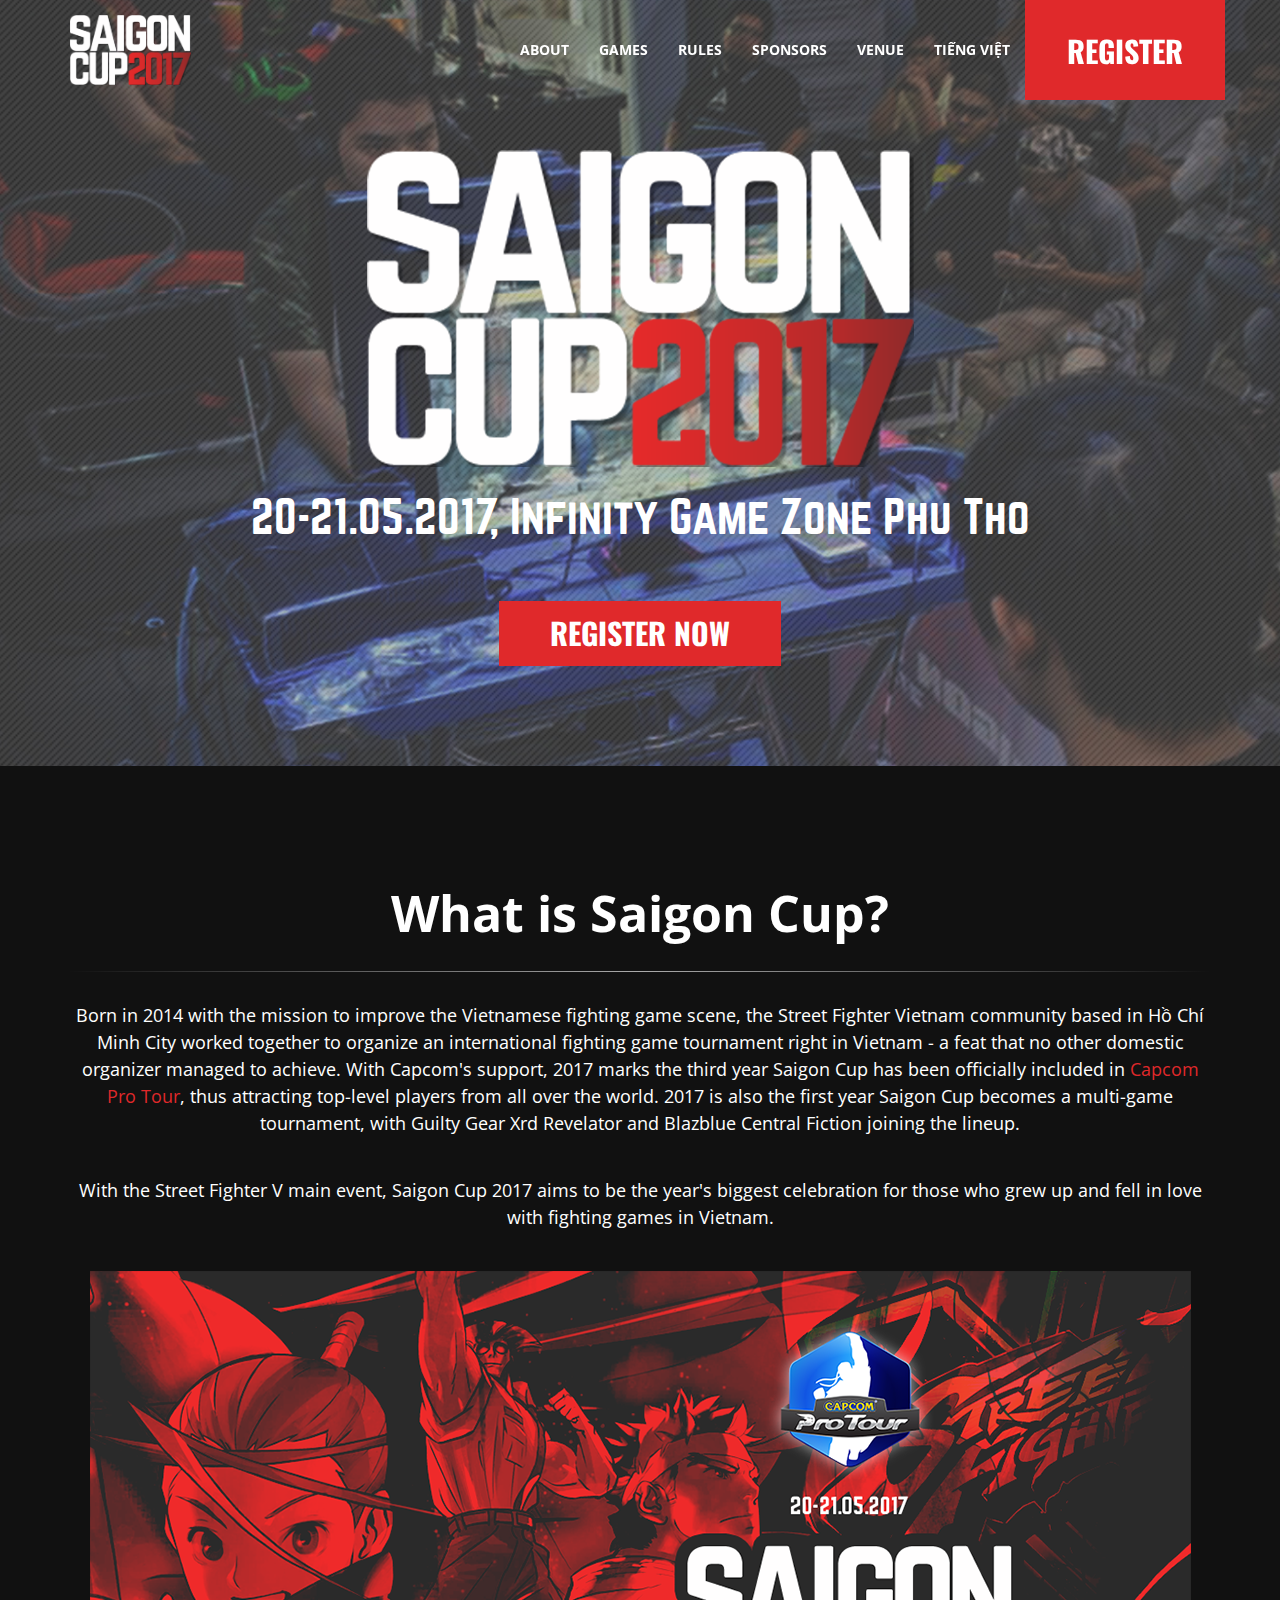
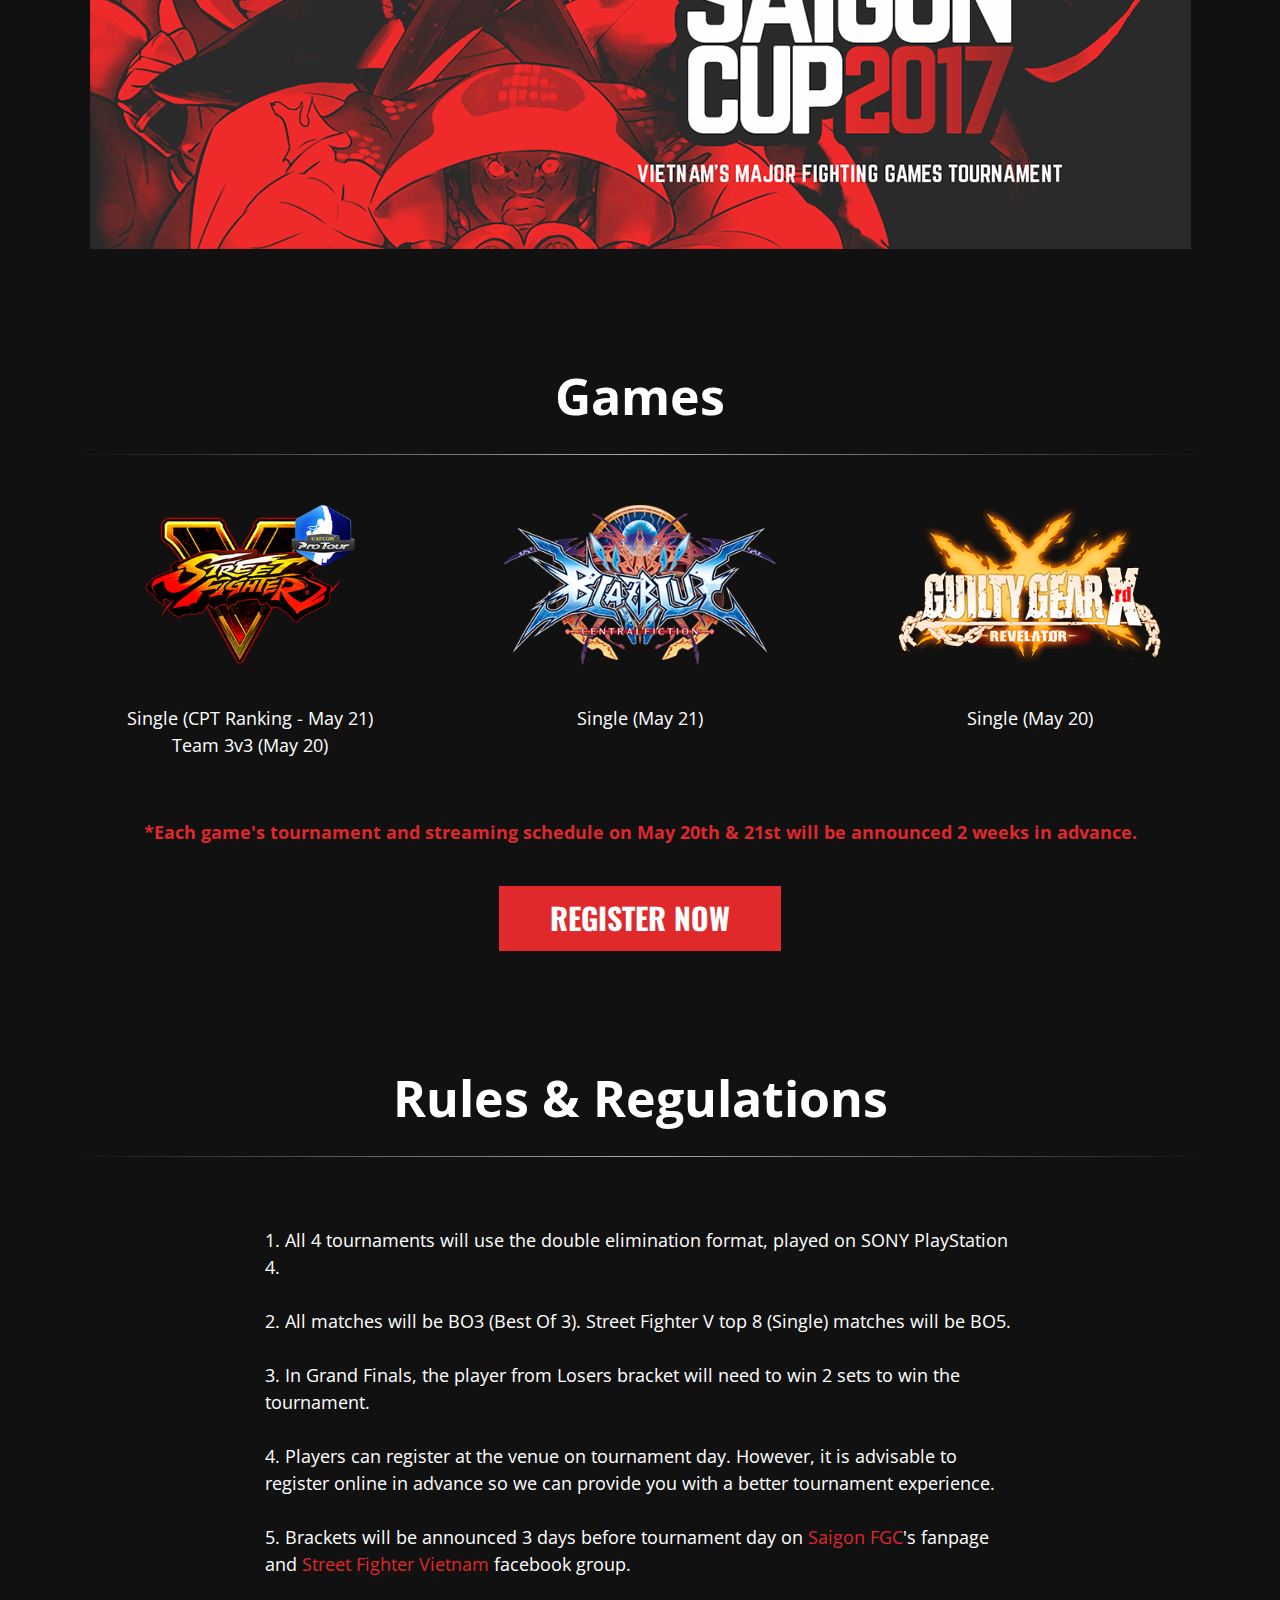
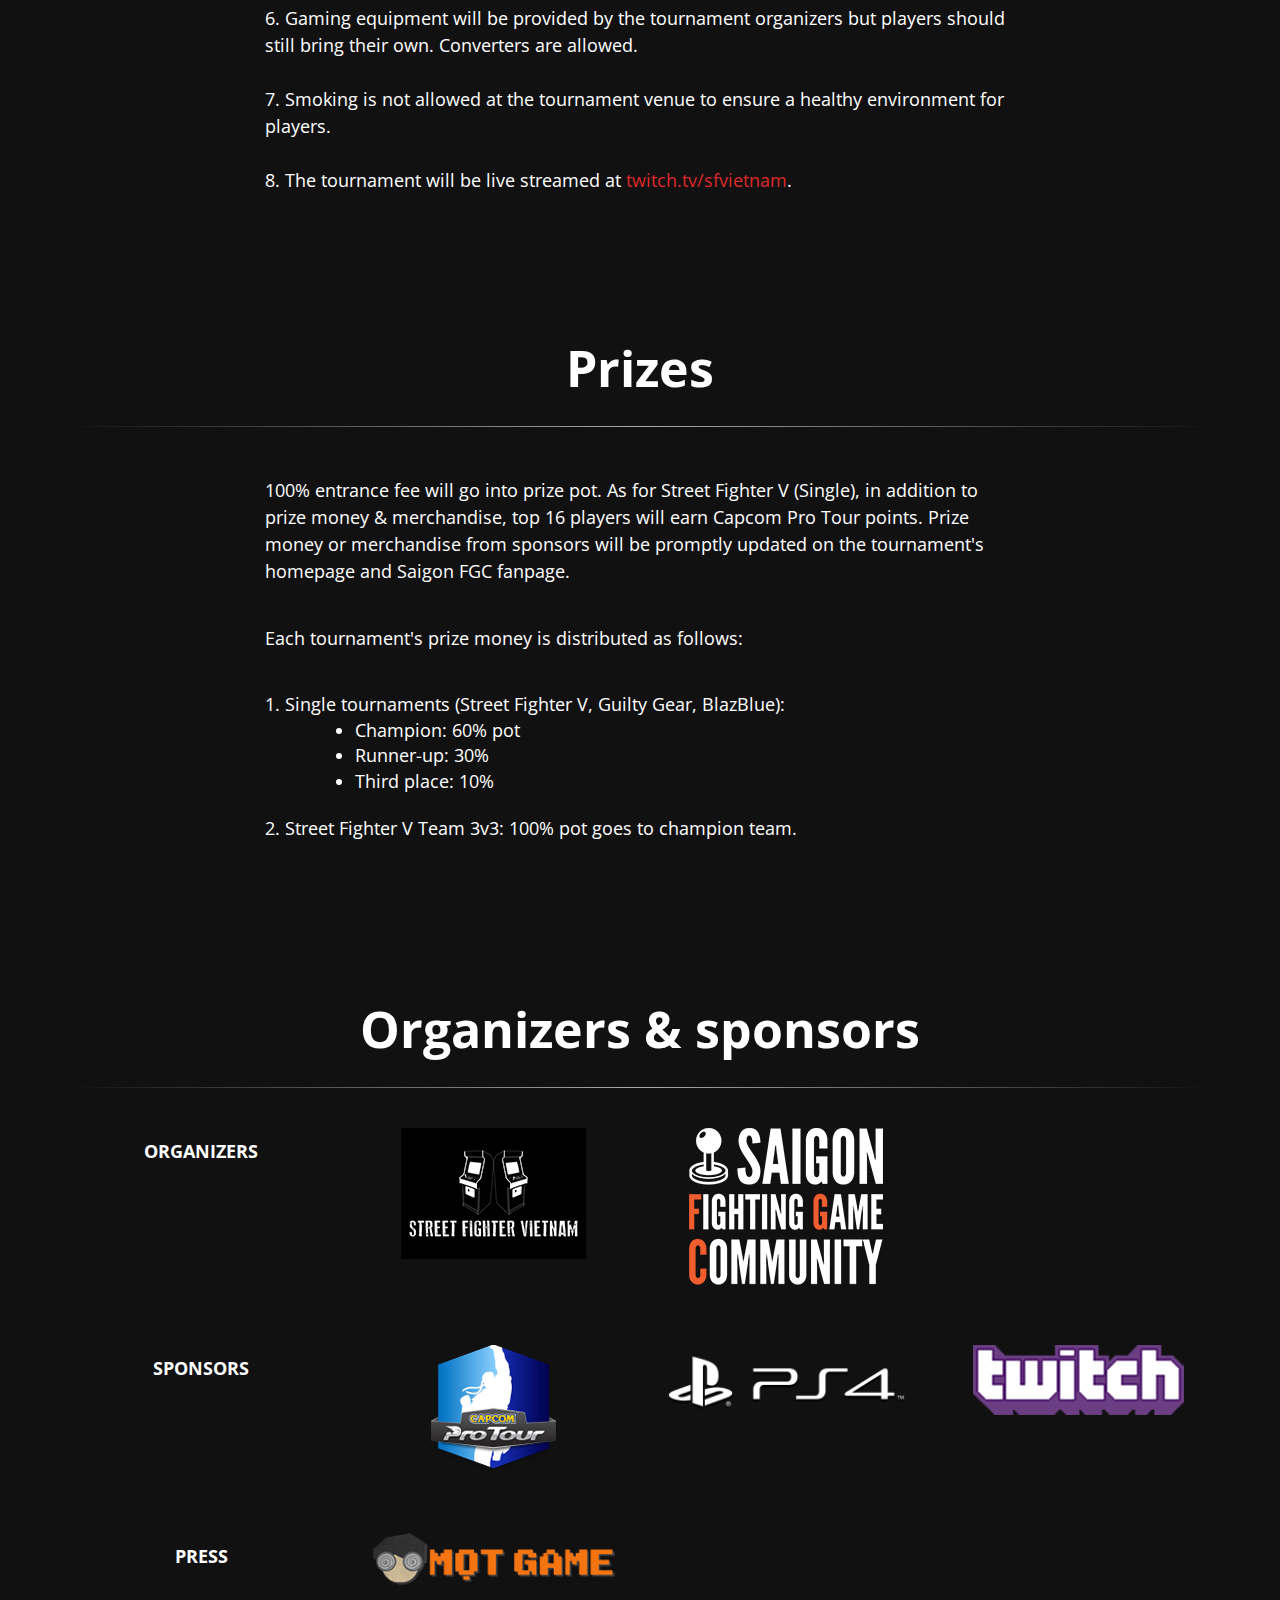
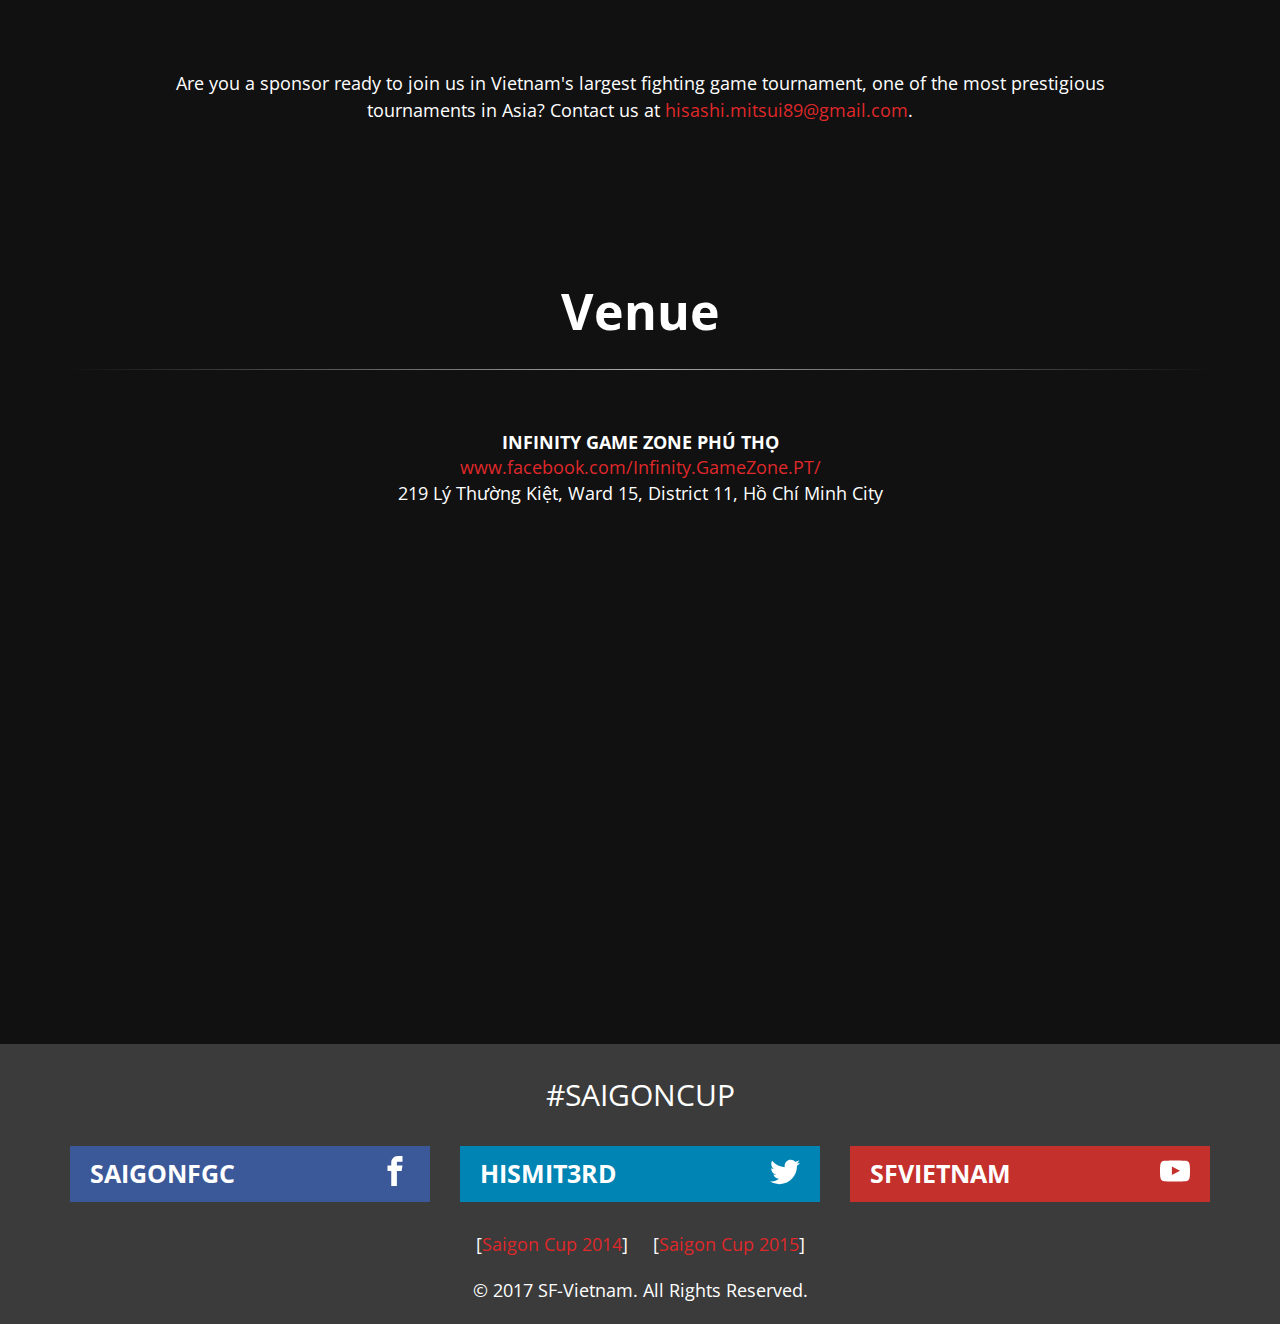
==== commit c57fc6a5: "Update documentation" ====
--- a/en/index.html
+++ b/en/index.html
@@ -1,4 +1,4 @@
-<!doctype html> <html> <head> <meta content="IE=edge" http-equiv=X-UA-Compatible> <meta charset=utf-8> <meta name=viewport content="width=device-width, initial-scale=1, shrink-to-fit=no"> <link rel=apple-touch-icon sizes=180x180 href="/apple-touch-icon.png"> <link rel=icon type="image/png" href="/favicon-32x32.png" sizes=32x32> <link rel=icon type="image/png" href="/favicon-16x16.png" sizes=16x16> <link rel=manifest href="/manifest.json"> <link rel=mask-icon href="/safari-pinned-tab.svg" color="#5bbad5"> <meta name=theme-color content="#ffffff"> <title>Saigon Cup 2017</title> <meta property="og:image" content="http://saigoncup2017.sf-vietnam.com/images/trailer.png"/> <meta property="og:description" content="Vietnam's major fighting games tournament"/> <link rel=stylesheet href="https://maxcdn.bootstrapcdn.com/bootstrap/3.3.7/css/bootstrap.min.css" integrity="sha384-BVYiiSIFeK1dGmJRAkycuHAHRg32OmUcww7on3RYdg4Va+PmSTsz/K68vbdEjh4u" crossorigin=anonymous> <link href="https://fonts.googleapis.com/css?family=Open+Sans:400,800|Oswald" rel=stylesheet> <link href="/stylesheets/fonts.css" rel=stylesheet /> <link href="/stylesheets/site.css" rel=stylesheet /> </head> <body class="en en_index"> <svg style="position: absolute; width: 0; height: 0; overflow: hidden;" version="1.1" xmlns="http://www.w3.org/2000/svg" xmlns:xlink="http://www.w3.org/1999/xlink"> <defs> <symbol id=icon-facebook viewBox="0 0 32 32"> <title>facebook</title> <path d="M19 6h5v-6h-5c-3.86 0-7 3.14-7 7v3h-4v6h4v16h6v-16h5l1-6h-6v-3c0-0.542 0.458-1 1-1z"></path> </symbol> <symbol id=icon-twitter viewBox="0 0 32 32"> <title>twitter</title> <path d="M32 7.075c-1.175 0.525-2.444 0.875-3.769 1.031 1.356-0.813 2.394-2.1 2.887-3.631-1.269 0.75-2.675 1.3-4.169 1.594-1.2-1.275-2.906-2.069-4.794-2.069-3.625 0-6.563 2.938-6.563 6.563 0 0.512 0.056 1.012 0.169 1.494-5.456-0.275-10.294-2.888-13.531-6.862-0.563 0.969-0.887 2.1-0.887 3.3 0 2.275 1.156 4.287 2.919 5.463-1.075-0.031-2.087-0.331-2.975-0.819 0 0.025 0 0.056 0 0.081 0 3.181 2.263 5.838 5.269 6.437-0.55 0.15-1.131 0.231-1.731 0.231-0.425 0-0.831-0.044-1.237-0.119 0.838 2.606 3.263 4.506 6.131 4.563-2.25 1.762-5.075 2.813-8.156 2.813-0.531 0-1.050-0.031-1.569-0.094 2.913 1.869 6.362 2.95 10.069 2.95 12.075 0 18.681-10.006 18.681-18.681 0-0.287-0.006-0.569-0.019-0.85 1.281-0.919 2.394-2.075 3.275-3.394z"></path> </symbol> <symbol id=icon-youtube viewBox="0 0 32 32"> <title>youtube</title> <path d="M31.681 9.6c0 0-0.313-2.206-1.275-3.175-1.219-1.275-2.581-1.281-3.206-1.356-4.475-0.325-11.194-0.325-11.194-0.325h-0.012c0 0-6.719 0-11.194 0.325-0.625 0.075-1.987 0.081-3.206 1.356-0.963 0.969-1.269 3.175-1.269 3.175s-0.319 2.588-0.319 5.181v2.425c0 2.587 0.319 5.181 0.319 5.181s0.313 2.206 1.269 3.175c1.219 1.275 2.819 1.231 3.531 1.369 2.563 0.244 10.881 0.319 10.881 0.319s6.725-0.012 11.2-0.331c0.625-0.075 1.988-0.081 3.206-1.356 0.962-0.969 1.275-3.175 1.275-3.175s0.319-2.587 0.319-5.181v-2.425c-0.006-2.588-0.325-5.181-0.325-5.181zM12.694 20.15v-8.994l8.644 4.513-8.644 4.481z"></path> </symbol> </defs> </svg> <div class=header> <nav id=top-nav class="navbar navbar-fixed-top"> <div class=container> <div class="navbar-header hidden-xs hidden-sm"> <span class=navbar-brand href="#"> <img src="/images/sgc-logo.png" class=logo alt="Sgc logo"/> </span> </div> <ul class="nav navbar-nav navbar-right"> <li><a class="small-nav hidden-xs" href="#about">About</a></li> <li><a class="small-nav hidden-xs" href="#games">Games</a></li> <li><a class="small-nav hidden-xs" href="#rules">Rules</a></li> <li><a class="small-nav hidden-xs" href="#sponsors">sponsors</a></li> <li><a class="small-nav hidden-xs" href="#venue">Venue</a></li> <li class=xs-left><a class=language-picker href="/">Tiếng Việt</a></li> <li class=xs-right><a href="https://goo.gl/forms/3yOLox5AulwyW3uG3" class="register btn">Register</a></li> </ul> </div> </nav> <div class=container> <div class=row> <div class=col-xs-12> <img src="/images/sgc-logo.png" class="main-logo img-responsive" alt="Sgc logo"/> </div> <div class=col-xs-12> <p class=subheader> 20-21.05.2017, Infinity Game Zone Phu Tho </p> </div> </div> <div class="row text-center"> <div class=col-xs-12> <a href="https://goo.gl/forms/3yOLox5AulwyW3uG3" class="btn register-now" href="#">Register now</a> </div> </div> </div> </div> <div class="container content"> <div class=row> <div id=about class=col-xs-12> <h1>What is Saigon Cup?</h1> <p>Born in 2014 with the mission to improve the Vietnamese fighting game scene, the Street Fighter Vietnam community based in Hồ Chí Minh City worked together to organize an international fighting game tournament right in Vietnam - a feat that no other domestic organizer managed to achieve. With Capcom's support, 2017 marks the third year Saigon Cup has been officially included in <a href="http://capcomprotour.com/schedule/">Capcom Pro Tour</a>, thus attracting top-level players from all over the world. 2017 is also the first year Saigon Cup becomes a multi-game tournament, with Guilty Gear Xrd Revelator and Blazblue Central Fiction joining the lineup. </p> <p>With the Street Fighter V main event, Saigon Cup 2017 aims to be the year's biggest celebration for those who grew up and fell in love with fighting games in Vietnam. </p> <img src="/images/trailer.png" class="trailer center-block img-responsive" alt=Trailer /> </div> </div> <div class=row> <div id=games class=col-xs-12> <h1>Games</h1> </div> </div> <div class=row> <div class="col-sm-12 col-md-4"> <img src="/images/sf-logo.png" class="game-logo center-block img-responsive" alt="Sf logo"/> <p> Single (CPT Ranking - May 21) <br/> Team 3v3 (May 20) </p> </div> <div class="col-sm-12 col-md-4"> <img src="/images/bb-logo.png" class="game-logo center-block img-responsive" alt="Bb logo"/> <p>Single (May 21)</p> </div> <div class="col-sm-12 col-md-4"> <img src="/images/gg-logo.png" class="game-logo center-block img-responsive" alt="Gg logo"/> <p>Single (May 20)</p> </div> <div class=col-xs-12> <p class=red-emphasis>*Each game's tournament and streaming schedule on May 20th & 21st will be announced 2 weeks in advance. </p> </div> <div class=col-xs-12> <a href="https://goo.gl/forms/3yOLox5AulwyW3uG3" class="btn register-now" href="#">Register now</a> </div> </div> <div class=row> <div id=rules class=col-xs-12> <h1>Rules & Regulations</h1> </div> <div class="col-sm-12 col-md-10 col-md-offset-1 col-lg-offset-2 col-lg-8 rules"> <p> 1. All 4 tournaments will use the double elimination format, played on SONY PlayStation 4. </p> <p> 2. All matches will be BO3 (Best Of 3). Street Fighter V top 8 (Single) matches will be BO5. </p> <p> 3. In Grand Finals, the player from Losers bracket will need to win 2 sets to win the tournament. </p> <p> 4. Players can register at the venue on tournament day. However, it is advisable to register online in advance so we can provide you with a better tournament experience. </p> <p> 5. Brackets will be announced 3 days before tournament day on <a href="https://www.facebook.com/SaigonFGC/">Saigon FGC</a>'s fanpage and <a href="https://www.facebook.com/groups/SFVietnam/">Street Fighter Vietnam</a> facebook group. </p> <p> 6. Gaming equipment will be provided by the tournament organizers but players should still bring their own. Converters are allowed. </p> <p> 7. Smoking is not allowed at the tournament venue to ensure a healthy environment for players. </p> <p> 8. The tournament will be livestreamed at <a href="https://www.twitch.tv/sfvietnam">twitch.tv/sfvietnam</a>. </p> </div> </div> <div class=row> <div class=col-xs-12> <h1>Prizes</h1> </div> <div class="col-sm-12 col-md-10 col-md-offset-1 col-lg-offset-2 col-lg-8 prizes"> <p>100% entrance fee will go into prize pot. As for Street Fighter V (Single), in addition to prize money & merchandise, top 16 players will earn Capcom Pro Tour points. Prize money or merchandise from sponsors will be promptly updated on the tournament's homepage and Saigon FGC fanpage. </p> <p>Each tournament's prize money is distributed as follows:</p> <div> 1. Single tournaments (Street Fighter V, Guilty Gear, BlazBlue):<br/> <ul class=prize-list> <li>Champion: 60% pot</li> <li>Runner-up: 30%</li> <li>Third place: 10%</li> </ul> </div> <p>2. Street Fighter V Team 3v3: 100% pot goes to champion team. </p> </div> </div> <div class=row> <div id=sponsors class=col-xs-12> <h1>Organizers & sponsors</h1> </div> </div> <div class="row organizers-row"> <div class=col-md-3> <p>Organizers</p> </div> <div class=col-md-3> <a href="https://www.facebook.com/groups/SFVietnam/"> <img src="/images/sfvn-logo.png" class="center-block img-responsive" alt="Sfvn logo"/> </a> </div> <div class=col-md-3> <a href="https://www.facebook.com/SaigonFGC/"> <img src="/images/sgfgc-logo.png" class="center-block img-responsive" alt="Sgfgc logo"/> </a> </div> </div> <div class="row organizers-row"> <div class=col-md-3> <p>sponsors</p> </div> <div class=col-md-3> <img src="/images/protour-logo.png" class="center-block img-responsive" alt="Protour logo"/> </div> <div class=col-md-3> <img src="/images/ps4-logo.png" class="center-block img-responsive" alt="Ps4 logo"/> </div> <div class=col-md-3> <img src="/images/twitch-logo.png" class="center-block img-responsive" alt="Twitch logo"/> </div> </div> <div class="row organizers-row"> <div class=col-md-3> <p>Press</p> </div> <div class=col-md-3> <img src="/images/motgame-logo.png" class="center-block img-responsive" alt="Motgame logo"/> </div> </div> <div class=row> <div class="col-md-12 col-lg-10 col-lg-offset-1"> <p>Are you a sponsor ready to join us in Vietnam's largest fighting game tournament, one of the most prestigious tournaments in Asia? Contact us at <a href="mailto:hisashi.mitsui89@gmail.com">hisashi.mitsui89@gmail.com</a>. </p> </div> </div> <div class=row> <div id=venue class=col-xs-12> <h1>Venue</h1> </div> <div class=col-xs-12> <div class=venue-name>INFINITY GAME ZONE PHÚ THỌ</div> <a class=venue-link href="https://www.facebook.com/Infinity.GameZone.PT/" target=_blank rel=noopener> www.facebook.com/Infinity.GameZone.PT/ </a> <div>219 Lý Thường Kiệt, Ward 15, District 11, Hồ Chí Minh City</div> </div> <div class="col-md-12 col-lg-10 col-lg-offset-1 map"> <iframe src="https://www.google.com/maps/embed?pb=!1m18!1m12!1m3!1d3919.564190995421!2d106.66325064533922!3d10.76803188728442!2m3!1f0!2f0!3f0!3m2!1i1024!2i768!4f13.1!3m3!1m2!1s0x31752eea2a2d9c3b%3A0x717020ef34534a9!2sInfinity+Game+Zone+Ph%C3%BA+Th%E1%BB%8D!5e0!3m2!1sen!2s!4v1489932252045" width="100%" height=450 frameborder=0 style="border:0" allowfullscreen></iframe> </div> </div> </div> <div class=footer> <div class=container> <div class=row> <div class="col-xs-12 hashtag"> #SAIGONCUP </div> <div class="col-xs-12 col-sm-4"> <a class="social-link facebook" href="https://www.facebook.com/SaigonFGC/"> <span>SAIGONFGC</span> <svg class="icon icon-facebook"><use xlink:href="#icon-facebook"></use></svg> </a> </div> <div class="col-xs-12 col-sm-4"> <a class="social-link twitter" href="https://twitter.com/hismit3rd"> <span>HISMIT3RD</span> <svg class="icon icon-twitter"><use xlink:href="#icon-twitter"></use></svg> </a> </div> <div class="col-xs-12 col-sm-4"> <a class="social-link youtube" href="https://www.youtube.com/user/SFVietnam"> <span>SFVIETNAM</span> <svg class="icon icon-youtube"><use xlink:href="#icon-youtube"></use></svg> </a> </div> <div class=col-xs-12> <p class=archives> <span>[<a href="https://www.youtube.com/playlist?list=PLZ-PMUoGSBRTW-Vh0LwISmgqscsqqHcFY">Saigon Cup 2014</a>]</span> <span>[<a href="https://www.youtube.com/playlist?list=PLfMu1efwDKb5n5tWsO-SHVdO_ALZQiYsl">Saigon Cup 2015</a>]</span> </p> </div> <div class="col-xs-12 copyright"> &copy; 2017 SF-Vietnam. All Rights Reserved. </div> </div> </div> </div> <script src="https://ajax.googleapis.com/ajax/libs/jquery/3.1.1/jquery.min.js"></script> <script src="https://maxcdn.bootstrapcdn.com/bootstrap/3.3.7/js/bootstrap.min.js" integrity=sha384-Tc5IQib027qvyjSMfHjOMaLkfuWVxZxUPnCJA7l2mCWNIpG9mGCD8wGNIcPD7Txa crossorigin=anonymous></script> <script>
+<!doctype html> <html> <head> <meta content="IE=edge" http-equiv=X-UA-Compatible> <meta charset=utf-8> <meta name=viewport content="width=device-width, initial-scale=1, shrink-to-fit=no"> <link rel=apple-touch-icon sizes=180x180 href="/apple-touch-icon.png"> <link rel=icon type="image/png" href="/favicon-32x32.png" sizes=32x32> <link rel=icon type="image/png" href="/favicon-16x16.png" sizes=16x16> <link rel=manifest href="/manifest.json"> <link rel=mask-icon href="/safari-pinned-tab.svg" color="#5bbad5"> <meta name=theme-color content="#ffffff"> <title>Saigon Cup 2017</title> <meta property="og:image" content="http://saigoncup2017.sf-vietnam.com/images/trailer.png"/> <meta property="og:description" content="Vietnam's major fighting games tournament"/> <link rel=stylesheet href="https://maxcdn.bootstrapcdn.com/bootstrap/3.3.7/css/bootstrap.min.css" integrity="sha384-BVYiiSIFeK1dGmJRAkycuHAHRg32OmUcww7on3RYdg4Va+PmSTsz/K68vbdEjh4u" crossorigin=anonymous> <link href="https://fonts.googleapis.com/css?family=Open+Sans:400,800|Oswald" rel=stylesheet> <link href="/stylesheets/fonts.css" rel=stylesheet /> <link href="/stylesheets/site.css" rel=stylesheet /> </head> <body class="en en_index"> <svg style="position: absolute; width: 0; height: 0; overflow: hidden;" version="1.1" xmlns="http://www.w3.org/2000/svg" xmlns:xlink="http://www.w3.org/1999/xlink"> <defs> <symbol id=icon-fakebook viewBox="0 0 32 32"> <title>fakebook</title> <path d="M19 6h5v-6h-5c-3.86 0-7 3.14-7 7v3h-4v6h4v16h6v-16h5l1-6h-6v-3c0-0.542 0.458-1 1-1z"></path> </symbol> <symbol id=icon-twatter viewBox="0 0 32 32"> <title>twatter</title> <path d="M32 7.075c-1.175 0.525-2.444 0.875-3.769 1.031 1.356-0.813 2.394-2.1 2.887-3.631-1.269 0.75-2.675 1.3-4.169 1.594-1.2-1.275-2.906-2.069-4.794-2.069-3.625 0-6.563 2.938-6.563 6.563 0 0.512 0.056 1.012 0.169 1.494-5.456-0.275-10.294-2.888-13.531-6.862-0.563 0.969-0.887 2.1-0.887 3.3 0 2.275 1.156 4.287 2.919 5.463-1.075-0.031-2.087-0.331-2.975-0.819 0 0.025 0 0.056 0 0.081 0 3.181 2.263 5.838 5.269 6.437-0.55 0.15-1.131 0.231-1.731 0.231-0.425 0-0.831-0.044-1.237-0.119 0.838 2.606 3.263 4.506 6.131 4.563-2.25 1.762-5.075 2.813-8.156 2.813-0.531 0-1.050-0.031-1.569-0.094 2.913 1.869 6.362 2.95 10.069 2.95 12.075 0 18.681-10.006 18.681-18.681 0-0.287-0.006-0.569-0.019-0.85 1.281-0.919 2.394-2.075 3.275-3.394z"></path> </symbol> <symbol id=icon-jewtube viewBox="0 0 32 32"> <title>jewtube</title> <path d="M31.681 9.6c0 0-0.313-2.206-1.275-3.175-1.219-1.275-2.581-1.281-3.206-1.356-4.475-0.325-11.194-0.325-11.194-0.325h-0.012c0 0-6.719 0-11.194 0.325-0.625 0.075-1.987 0.081-3.206 1.356-0.963 0.969-1.269 3.175-1.269 3.175s-0.319 2.588-0.319 5.181v2.425c0 2.587 0.319 5.181 0.319 5.181s0.313 2.206 1.269 3.175c1.219 1.275 2.819 1.231 3.531 1.369 2.563 0.244 10.881 0.319 10.881 0.319s6.725-0.012 11.2-0.331c0.625-0.075 1.988-0.081 3.206-1.356 0.962-0.969 1.275-3.175 1.275-3.175s0.319-2.587 0.319-5.181v-2.425c-0.006-2.588-0.325-5.181-0.325-5.181zM12.694 20.15v-8.994l8.644 4.513-8.644 4.481z"></path> </symbol> </defs> </svg> <div class=header id=head> <nav id=top-nav class="navbar navbar-fixed-top"> <div class=container> <div class="navbar-header hidden-xs hidden-sm"> <a class=navbar-brand href="#head"> <img src="/images/sgc-logo.png" class=logo alt="Sgc logo"/> </a> </div> <ul class="nav navbar-nav navbar-right"> <li><a class="small-nav hidden-xs" href="#about">About</a></li> <li><a class="small-nav hidden-xs" href="#games">Games</a></li> <li><a class="small-nav hidden-xs" href="#rules">Rules</a></li> <li><a class="small-nav hidden-xs" href="#sponsors">sponsors</a></li> <li><a class="small-nav hidden-xs" href="#venue">Venue</a></li> <li class=xs-left><a class=language-picker href="/">Tiếng Việt</a></li> <li class=xs-right><a target=_blank rel=noopener href="https://goo.gl/forms/3yOLox5AulwyW3uG3" class="register btn">Register</a></li> </ul> </div> </nav> <div class=container> <div class=row> <div class=col-xs-12> <img src="/images/sgc-logo.png" class="main-logo img-responsive" alt="Sgc logo"/> </div> <div class=col-xs-12> <p class=subheader> 20-21.05.2017, Infinity Game Zone Phu Tho </p> </div> </div> <div class="row text-center"> <div class=col-xs-12> <a target=_blank rel=noopener href="https://goo.gl/forms/3yOLox5AulwyW3uG3" class="btn register-now">Register now</a> </div> </div> </div> </div> <div class="container content"> <div class=row> <div id=about class=col-xs-12> <h1>What is Saigon Cup?</h1> <p>Born in 2014 with the mission to improve the Vietnamese fighting game scene, the Street Fighter Vietnam community based in Hồ Chí Minh City worked together to organize an international fighting game tournament right in Vietnam - a feat that no other domestic organizer managed to achieve. With Capcom's support, 2017 marks the third year Saigon Cup has been officially included in <a target=_blank rel=noopener href="http://capcomprotour.com/schedule/">Capcom Pro Tour</a>, thus attracting top-level players from all over the world. 2017 is also the first year Saigon Cup becomes a multi-game tournament, with Guilty Gear Xrd Revelator and Blazblue Central Fiction joining the lineup. </p> <p>With the Street Fighter V main event, Saigon Cup 2017 aims to be the year's biggest celebration for those who grew up and fell in love with fighting games in Vietnam. </p> <img src="/images/trailer.png" class="trailer center-block img-responsive" alt=Trailer /> </div> </div> <div class=row> <div id=games class=col-xs-12> <h1>Games</h1> </div> </div> <div class=row> <div class="col-sm-12 col-md-4"> <img src="/images/sf-logo.png" class="game-logo center-block img-responsive" alt="Sf logo"/> <p> Single (CPT Ranking - May 21) <br/> Team 3v3 (May 20) </p> </div> <div class="col-sm-12 col-md-4"> <img src="/images/bb-logo.png" class="game-logo center-block img-responsive" alt="Bb logo"/> <p>Single (May 21)</p> </div> <div class="col-sm-12 col-md-4"> <img src="/images/gg-logo.png" class="game-logo center-block img-responsive" alt="Gg logo"/> <p>Single (May 20)</p> </div> <div class=col-xs-12> <p class=red-emphasis>*Each game's tournament and streaming schedule on May 20th & 21st will be announced 2 weeks in advance. </p> </div> <div class=col-xs-12> <a target=_blank rel=noopener href="https://goo.gl/forms/3yOLox5AulwyW3uG3" class="btn register-now">Register now</a> </div> </div> <div class=row> <div id=rules class=col-xs-12> <h1>Rules & Regulations</h1> </div> <div class="col-sm-12 col-md-10 col-md-offset-1 col-lg-offset-2 col-lg-8 rules"> <p> 1. All 4 tournaments will use the double elimination format, played on SONY PlayStation 4. </p> <p> 2. All matches will be BO3 (Best Of 3). Street Fighter V top 8 (Single) matches will be BO5. </p> <p> 3. In Grand Finals, the player from Losers bracket will need to win 2 sets to win the tournament. </p> <p> 4. Players can register at the venue on tournament day. However, it is advisable to register online in advance so we can provide you with a better tournament experience. </p> <p> 5. Brackets will be announced 3 days before tournament day on <a target=_blank rel=noopener href="https://www.facebook.com/SaigonFGC/">Saigon FGC</a>'s fanpage and <a target=_blank rel=noopener href="https://www.facebook.com/groups/SFVietnam/">Street Fighter Vietnam</a> facebook group. </p> <p> 6. Gaming equipment will be provided by the tournament organizers but players should still bring their own. Converters are allowed. </p> <p> 7. Smoking is not allowed at the tournament venue to ensure a healthy environment for players. </p> <p> 8. The tournament will be live streamed at <a target=_blank rel=noopener href="https://www.twitch.tv/sfvietnam">twitch.tv/sfvietnam</a>. </p> </div> </div> <div class=row> <div class=col-xs-12> <h1>Prizes</h1> </div> <div class="col-sm-12 col-md-10 col-md-offset-1 col-lg-offset-2 col-lg-8 prizes"> <p>100% entrance fee will go into prize pot. As for Street Fighter V (Single), in addition to prize money & merchandise, top 16 players will earn Capcom Pro Tour points. Prize money or merchandise from sponsors will be promptly updated on the tournament's homepage and Saigon FGC fanpage. </p> <p>Each tournament's prize money is distributed as follows:</p> <div> 1. Single tournaments (Street Fighter V, Guilty Gear, BlazBlue):<br/> <ul class=prize-list> <li>Champion: 60% pot</li> <li>Runner-up: 30%</li> <li>Third place: 10%</li> </ul> </div> <p>2. Street Fighter V Team 3v3: 100% pot goes to champion team. </p> </div> </div> <div class=row> <div id=sponsors class=col-xs-12> <h1>Organizers & sponsors</h1> </div> </div> <div class="row organizers-row"> <div class=col-md-3> <p>Organizers</p> </div> <div class=col-md-3> <a target=_blank rel=noopener href="https://www.facebook.com/groups/SFVietnam/"> <img src="/images/sfvn-logo.png" class="center-block img-responsive" alt="Sfvn logo"/> </a> </div> <div class=col-md-3> <a target=_blank rel=noopener href="https://www.facebook.com/SaigonFGC/"> <img src="/images/sgfgc-logo.png" class="center-block img-responsive" alt="Sgfgc logo"/> </a> </div> </div> <div class="row organizers-row"> <div class=col-md-3> <p>sponsors</p> </div> <div class=col-md-3> <img src="/images/protour-logo.png" class="center-block img-responsive" alt="Protour logo"/> </div> <div class=col-md-3> <img src="/images/ps4-logo.png" class="center-block img-responsive" alt="Ps4 logo"/> </div> <div class=col-md-3> <img src="/images/twitch-logo.png" class="center-block img-responsive" alt="Twitch logo"/> </div> </div> <div class="row organizers-row"> <div class=col-md-3> <p>Press</p> </div> <div class=col-md-3> <img src="/images/motgame-logo.png" class="center-block img-responsive" alt="Motgame logo"/> </div> </div> <div class=row> <div class="col-md-12 col-lg-10 col-lg-offset-1"> <p>Are you a sponsor ready to join us in Vietnam's largest fighting game tournament, one of the most prestigious tournaments in Asia? Contact us at <a href="mailto:hisashi.mitsui89@gmail.com">hisashi.mitsui89@gmail.com</a>. </p> </div> </div> <div class=row> <div id=venue class=col-xs-12> <h1>Venue</h1> </div> <div class=col-xs-12> <div class=venue-name>INFINITY GAME ZONE PHÚ THỌ</div> <a class=venue-link href="https://www.facebook.com/Infinity.GameZone.PT/" target=_blank rel=noopener> www.facebook.com/Infinity.GameZone.PT/ </a> <div>219 Lý Thường Kiệt, Ward 15, District 11, Hồ Chí Minh City</div> </div> <div class="col-md-12 col-lg-10 col-lg-offset-1 map"> <iframe src="https://www.google.com/maps/embed?pb=!1m18!1m12!1m3!1d3919.564190995421!2d106.66325064533922!3d10.76803188728442!2m3!1f0!2f0!3f0!3m2!1i1024!2i768!4f13.1!3m3!1m2!1s0x31752eea2a2d9c3b%3A0x717020ef34534a9!2sInfinity+Game+Zone+Ph%C3%BA+Th%E1%BB%8D!5e0!3m2!1sen!2s!4v1489932252045" width="100%" height=450 frameborder=0 style="border:0" allowfullscreen></iframe> </div> </div> </div> <div class=footer> <div class=container> <div class=row> <div class="col-xs-12 hashtag"> #SAIGONCUP </div> <div class="col-xs-12 col-sm-4"> <a class="s-link fakebook" target=_blank rel=noopener href="https://www.facebook.com/SaigonFGC/"> <span>SAIGONFGC</span> <svg class="icon icon-fakebook"><use xlink:href="#icon-fakebook"></use></svg> </a> </div> <div class="col-xs-12 col-sm-4"> <a class="s-link twatter" target=_blank rel=noopener href="https://twitter.com/hismit3rd"> <span>HISMIT3RD</span> <svg class="icon icon-twatter"><use xlink:href="#icon-twatter"></use></svg> </a> </div> <div class="col-xs-12 col-sm-4"> <a class="s-link jewtube" target=_blank rel=noopener href="https://www.youtube.com/user/SFVietnam"> <span>SFVIETNAM</span> <svg class="icon icon-jewtube"><use xlink:href="#icon-jewtube"></use></svg> </a> </div> <div class=col-xs-12> <p class=archives> <span>[<a target=_blank rel=noopener href="https://www.youtube.com/playlist?list=PLZ-PMUoGSBRTW-Vh0LwISmgqscsqqHcFY">Saigon Cup 2014</a>]</span> <span>[<a target=_blank rel=noopener href="https://www.youtube.com/playlist?list=PLfMu1efwDKb5n5tWsO-SHVdO_ALZQiYsl">Saigon Cup 2015</a>]</span> </p> </div> <div class="col-xs-12 copyright"> &copy; 2017 SF-Vietnam. All Rights Reserved. </div> </div> </div> </div> <script src="https://ajax.googleapis.com/ajax/libs/jquery/3.1.1/jquery.min.js"></script> <script src="https://maxcdn.bootstrapcdn.com/bootstrap/3.3.7/js/bootstrap.min.js" integrity=sha384-Tc5IQib027qvyjSMfHjOMaLkfuWVxZxUPnCJA7l2mCWNIpG9mGCD8wGNIcPD7Txa crossorigin=anonymous></script> <script>
       $('#top-nav').affix({
         offset: {
           top: 1
--- a/stylesheets/site.css
+++ b/stylesheets/site.css
@@ -1 +1 @@
-body{background-color:#111;color:white;font-family:"Open Sans", sans-serif;font-size:18px}p a{color:#df282a;text-decoration:none}p a:hover,p a:active{text-decoration:underline;color:#df282a}p a:visited{text-decoration:none;color:#df282a}.btn{border-radius:0;background-color:#e0292b;font-weight:bold;font-family:Oswald, sans-serif;color:white}.register-now{padding:10px 50px;font-size:30px;text-transform:uppercase}.logo{height:70px}.language-picker:hover{text-decoration:none}.navbar-brand{height:100px}.affix{background-color:#3b3b3b}nav{transition:background-color 0.5s}.header{background-image:url("/images/bg.jpg");background-size:cover;background-position:center;padding:100px 0}@media (max-width: 767px){.header{padding-left:20px}}.header .navbar{font-size:14px;border-radius:0;text-transform:uppercase;font-weight:bold;vertical-align:middle}.header .navbar .navbar-nav li a{padding-top:0;padding-bottom:0;height:100px;line-height:100px;vertical-align:middle}@media (max-width: 767px){.header .navbar .navbar-nav li a{height:50px;line-height:50px}}@media (min-width: 992px){.header .navbar .small-nav,.header .navbar .language-picker{line-height:50px}}.header .navbar .register{color:white;width:200px;height:100px;font-size:30px;text-align:center;vertical-align:middle;line-height:100px;padding:0}.header .navbar .register:hover,.header .navbar .register:active{background-color:#e0292b;color:#111}.header .navbar .register:visited{text-decoration:none;color:white}@media (max-width: 991px){.header .navbar .register{width:140px}}.header .navbar a{color:white}.header .navbar a:hover{color:#df282a}.header .main-logo{margin:50px auto 20px auto}.header .subheader{text-align:center;font-size:45px;font-family:norwester, sans-serif;color:white;margin-bottom:50px}.content{text-align:center}.content h1{padding-top:100px;font-weight:bold;font-size:50px;border-bottom:1px solid transparent;padding-bottom:30px;margin-bottom:30px;-moz-border-image:-moz-linear-gradient(left, #111 0%, #aaa 50%, #111 100%);-webkit-border-image:-webkit-linear-gradient(left, #111 0%, #aaa 50%, #111 100%);border-image:linear-gradient(to right, #111 0%, #aaa 50%, #111 100%);border-image-slice:1}.content p{line-height:1.5;margin-bottom:40px;margin-top:20px}.trailer{max-height:700px}.game-logo{padding:20px;max-height:200px}@media (min-width: 992px) and (max-width: 1199px){.game-logo{max-height:180px}}.red-emphasis{color:#df282a;font-weight:bold}.rules{margin-top:20px}.rules p{text-align:left;line-height:1.5;margin-bottom:1.5em}.prizes{text-align:left}.prize-list{margin-left:50px}.organizers-row{margin-bottom:40px}.organizers-row p{text-transform:uppercase;font-weight:bold}.organizers-row img{padding:10px}.venue-name{margin-top:30px;font-weight:bold}.venue-link{color:#df282a}.venue-link:visited,.venue-link:hover,.venue-link:active{color:#df282a}.map{margin-top:30px;margin-bottom:50px}.footer{background-color:#3b3b3b}.footer .hashtag{font-size:30px;text-transform:uppercase;text-align:center;margin:30px 0}.footer .social-link{color:white;text-decoration:none;display:block;padding:10px 20px;font-size:25px;font-weight:bold}.footer .social-link svg{width:30px;height:30px;float:right;fill:currentColor}.footer .social-link.facebook{background-color:#3b5999}.footer .social-link.facebook:hover{color:#3b5999;background-color:white}.footer .social-link.twitter{background-color:#0084b4}.footer .social-link.twitter:hover{color:#0084b4;background-color:white}.footer .social-link.youtube{background-color:#c4302c}.footer .social-link.youtube:hover{color:#c4302c;background-color:white}.footer .copyright{text-align:center;padding:20px}.footer .archives{text-align:center;margin:30px 0 0 0}.footer .archives span{margin:0 10px}@media (max-width: 767px){nav li{display:inline-block}nav li.xs-right{float:right}nav li.xs-left{float:left}.content h1{padding-top:50px}}+body{background-color:#111;color:white;font-family:"Open Sans", sans-serif;font-size:18px}p a{color:#df282a;text-decoration:none}p a:hover,p a:active{text-decoration:underline;color:#df282a}p a:visited{text-decoration:none;color:#df282a}.btn{border-radius:0;background-color:#e0292b;font-weight:bold;font-family:Oswald, sans-serif;color:white}.register-now{padding:10px 50px;font-size:30px;text-transform:uppercase}.logo{height:70px}.language-picker:hover{text-decoration:none}.navbar-brand{height:100px}.affix{background-color:#3b3b3b}nav{transition:background-color 0.5s}.header{background-image:url("/images/bg.jpg");background-size:cover;background-position:center;padding:100px 0}@media (max-width: 767px){.header{padding-left:20px}}.header .navbar{font-size:14px;border-radius:0;text-transform:uppercase;font-weight:bold;vertical-align:middle}.header .navbar .navbar-nav li a{padding-top:0;padding-bottom:0;height:100px;line-height:100px;vertical-align:middle}@media (max-width: 767px){.header .navbar .navbar-nav li a{height:50px;line-height:50px}}@media (min-width: 992px){.header .navbar .small-nav,.header .navbar .language-picker{line-height:50px}}.header .navbar .register{color:white;width:200px;height:100px;font-size:30px;text-align:center;vertical-align:middle;line-height:100px;padding:0}.header .navbar .register:hover,.header .navbar .register:active{background-color:#e0292b;color:#111}.header .navbar .register:visited{text-decoration:none;color:white}@media (max-width: 991px){.header .navbar .register{width:140px}}.header .navbar a{color:white}.header .navbar a:hover{color:#df282a}.header .main-logo{margin:50px auto 20px auto}.header .subheader{text-align:center;font-size:45px;font-family:norwester, sans-serif;color:white;margin-bottom:50px}.content{text-align:center}.content h1{padding-top:100px;font-weight:bold;font-size:50px;border-bottom:1px solid transparent;padding-bottom:30px;margin-bottom:30px;-moz-border-image:-moz-linear-gradient(left, #111 0%, #aaa 50%, #111 100%);-webkit-border-image:-webkit-linear-gradient(left, #111 0%, #aaa 50%, #111 100%);border-image:linear-gradient(to right, #111 0%, #aaa 50%, #111 100%);border-image-slice:1}.content p{line-height:1.5;margin-bottom:40px;margin-top:20px}.trailer{max-height:700px}.game-logo{padding:20px;max-height:200px}@media (min-width: 992px) and (max-width: 1199px){.game-logo{max-height:180px}}.red-emphasis{color:#df282a;font-weight:bold}.rules{margin-top:20px}.rules p{text-align:left;line-height:1.5;margin-bottom:1.5em}.prizes{text-align:left}.prize-list{margin-left:50px}.organizers-row{margin-bottom:40px}.organizers-row p{text-transform:uppercase;font-weight:bold}.organizers-row img{padding:10px}.venue-name{margin-top:30px;font-weight:bold}.venue-link{color:#df282a}.venue-link:visited,.venue-link:hover,.venue-link:active{color:#df282a}.map{margin-top:30px;margin-bottom:50px}.footer{background-color:#3b3b3b}.footer .hashtag{font-size:30px;text-transform:uppercase;text-align:center;margin:30px 0}.footer .s-link{color:white;text-decoration:none;display:block;padding:10px 20px;font-size:25px;font-weight:bold}.footer .s-link svg{width:30px;height:30px;float:right;fill:currentColor}.footer .s-link.fakebook{background-color:#3b5999}.footer .s-link.fakebook:hover{color:#3b5999;background-color:white}.footer .s-link.twatter{background-color:#0084b4}.footer .s-link.twatter:hover{color:#0084b4;background-color:white}.footer .s-link.jewtube{background-color:#c4302c}.footer .s-link.jewtube:hover{color:#c4302c;background-color:white}.footer .copyright{text-align:center;padding:20px}.footer .archives{text-align:center;margin:30px 0 0 0}.footer .archives span{margin:0 10px}@media (max-width: 767px){nav li{display:inline-block}nav li.xs-right{float:right}nav li.xs-left{float:left}.content h1{padding-top:50px}}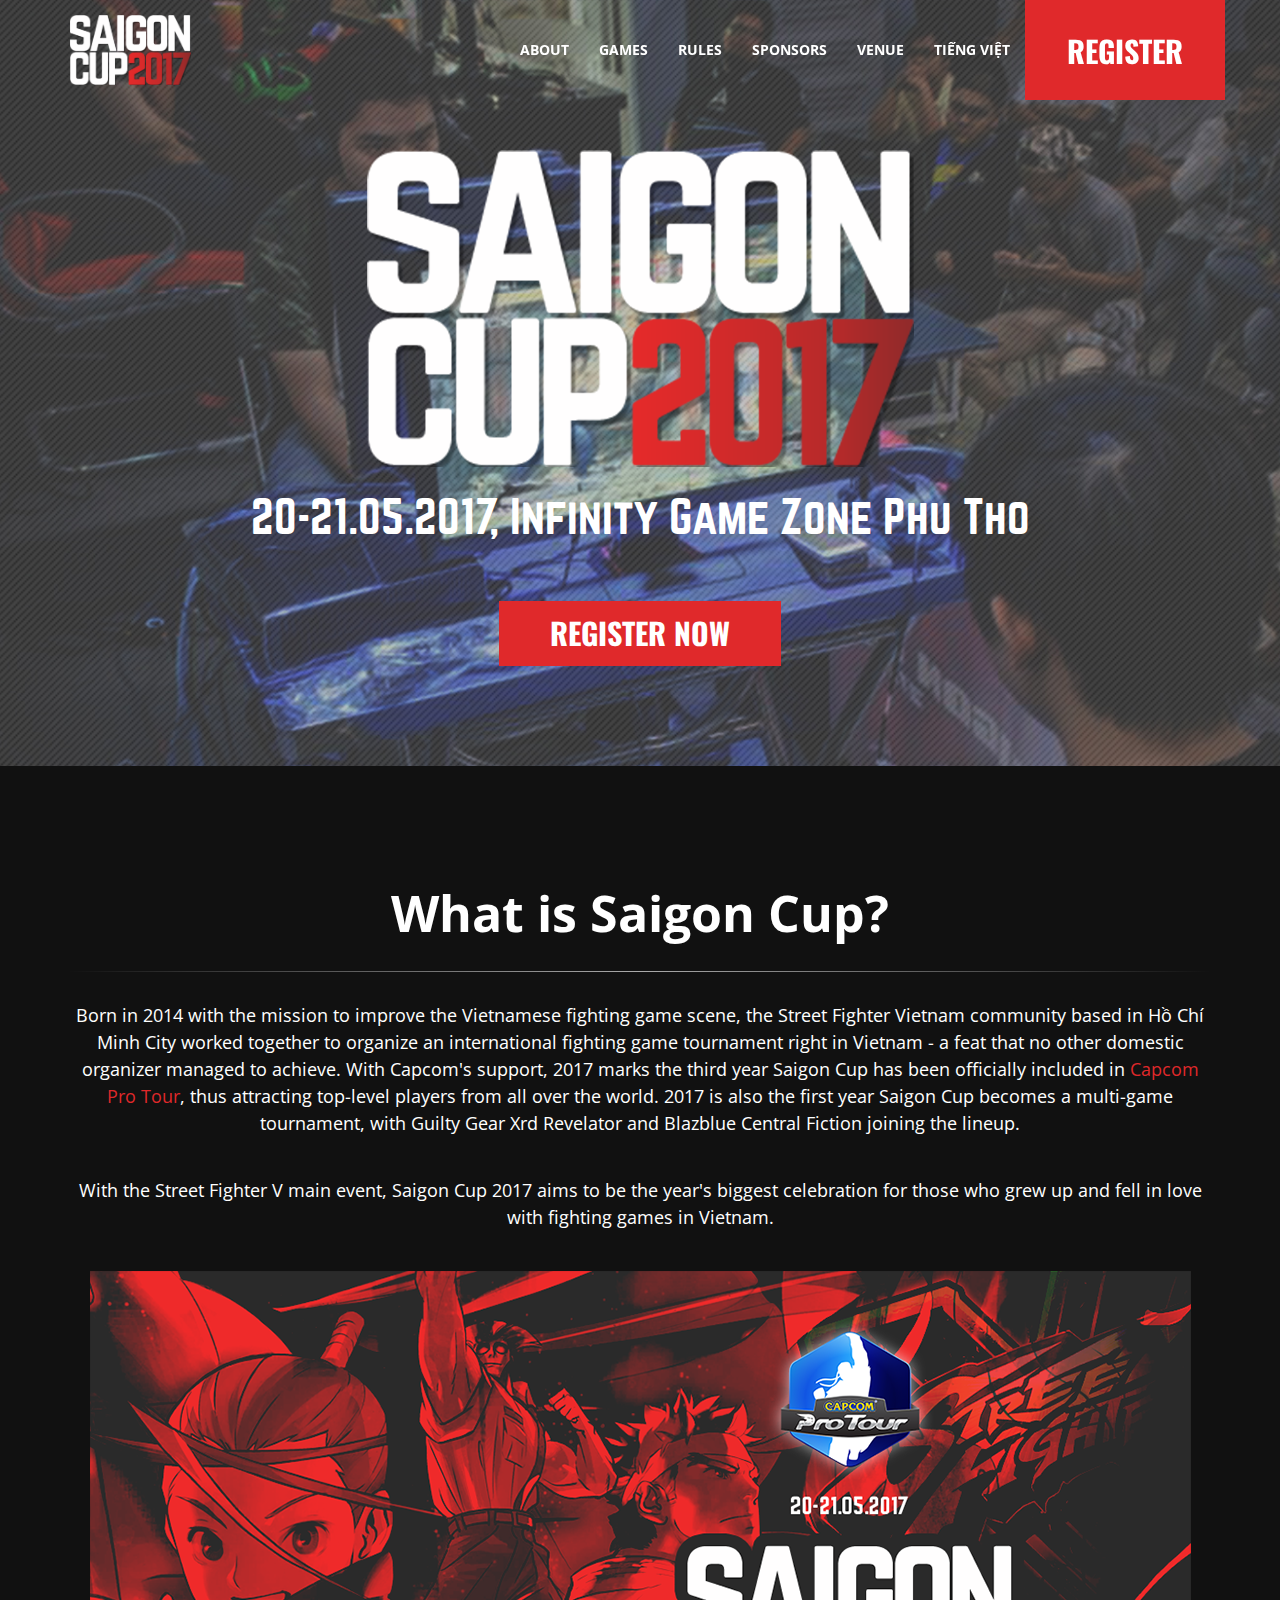
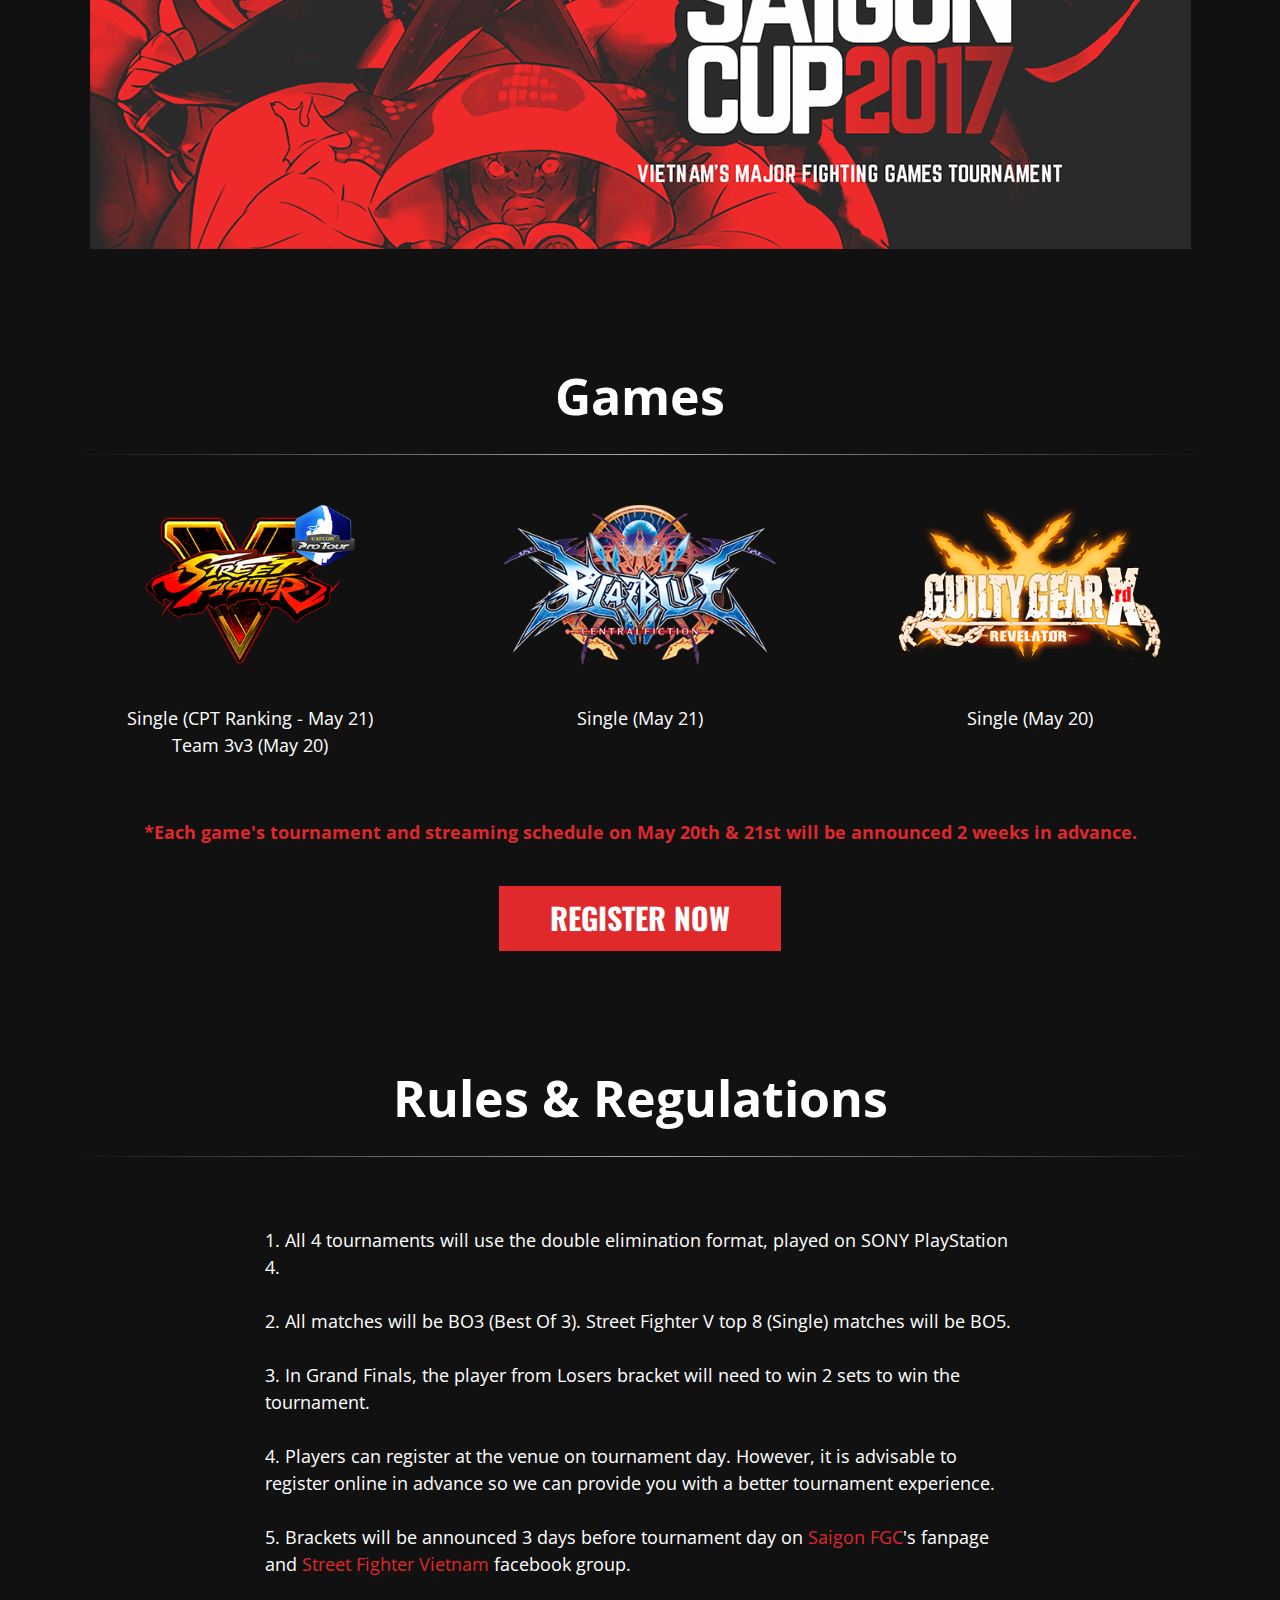
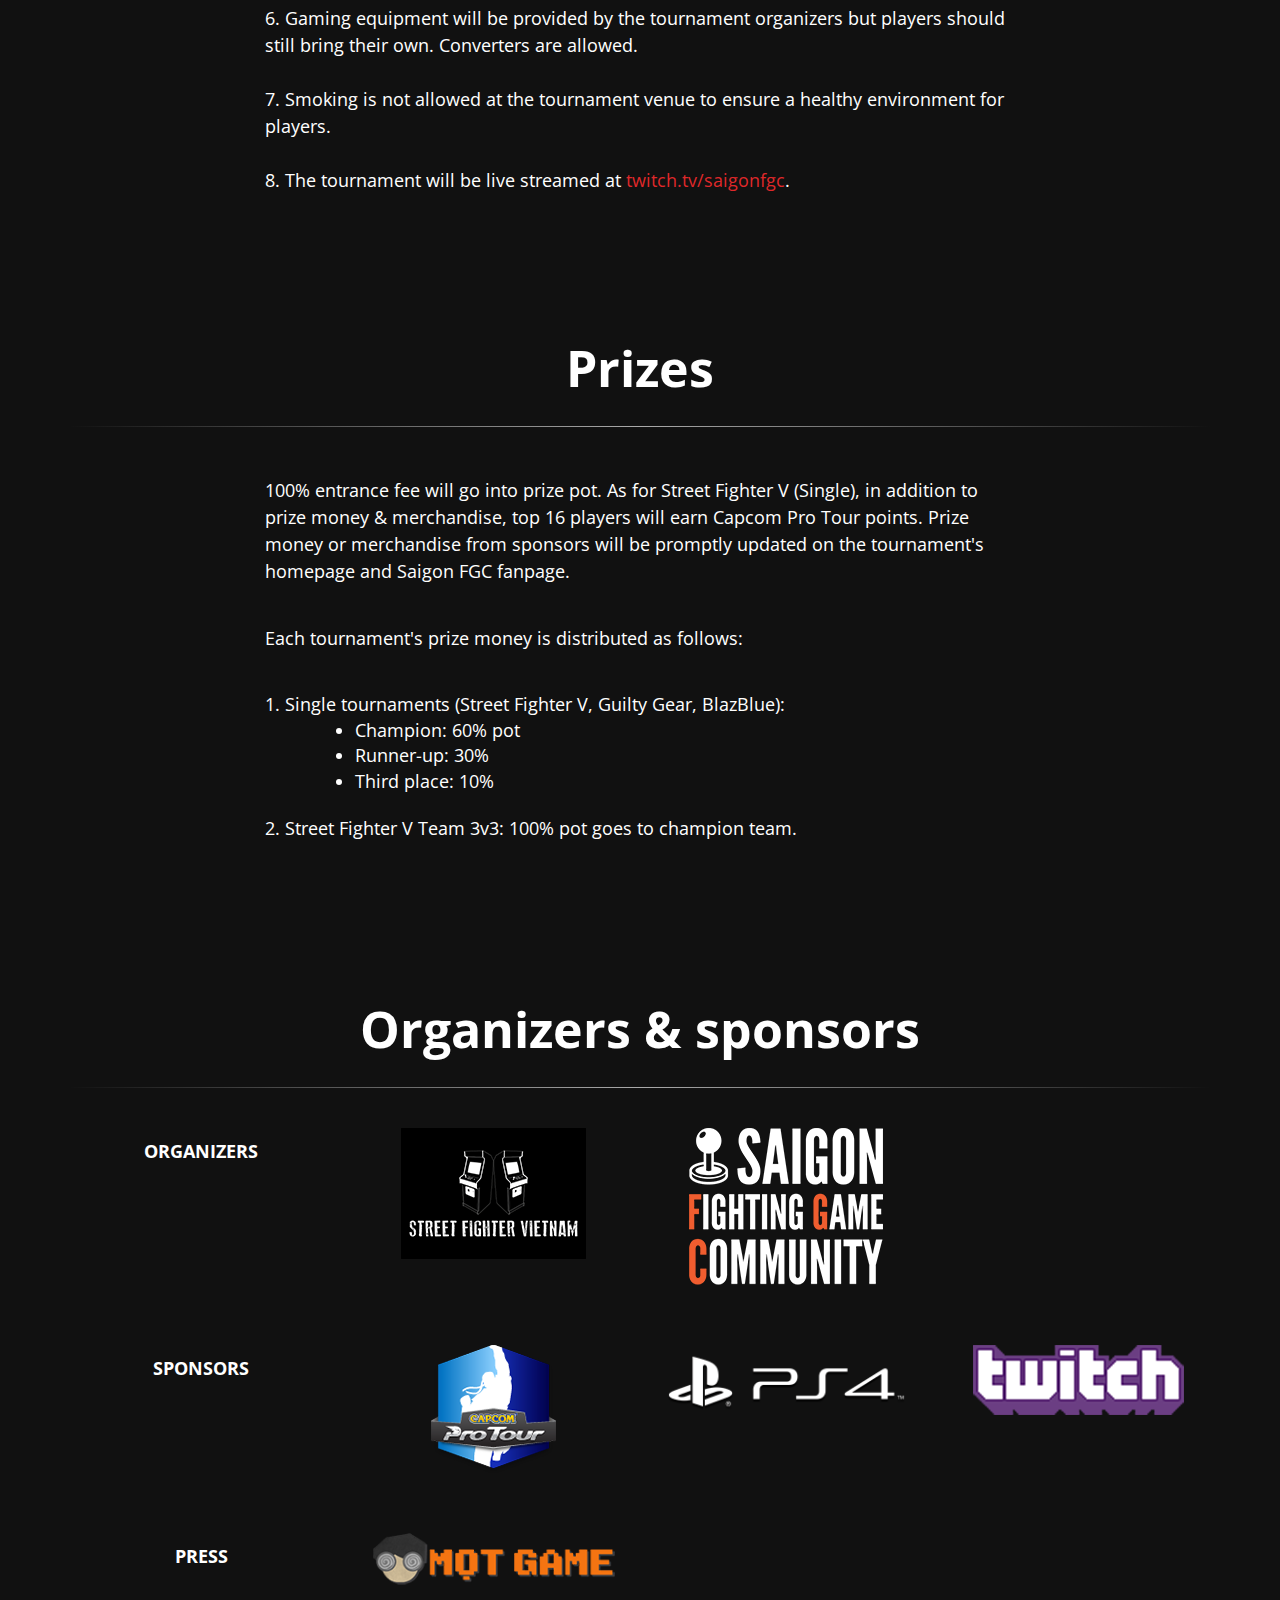
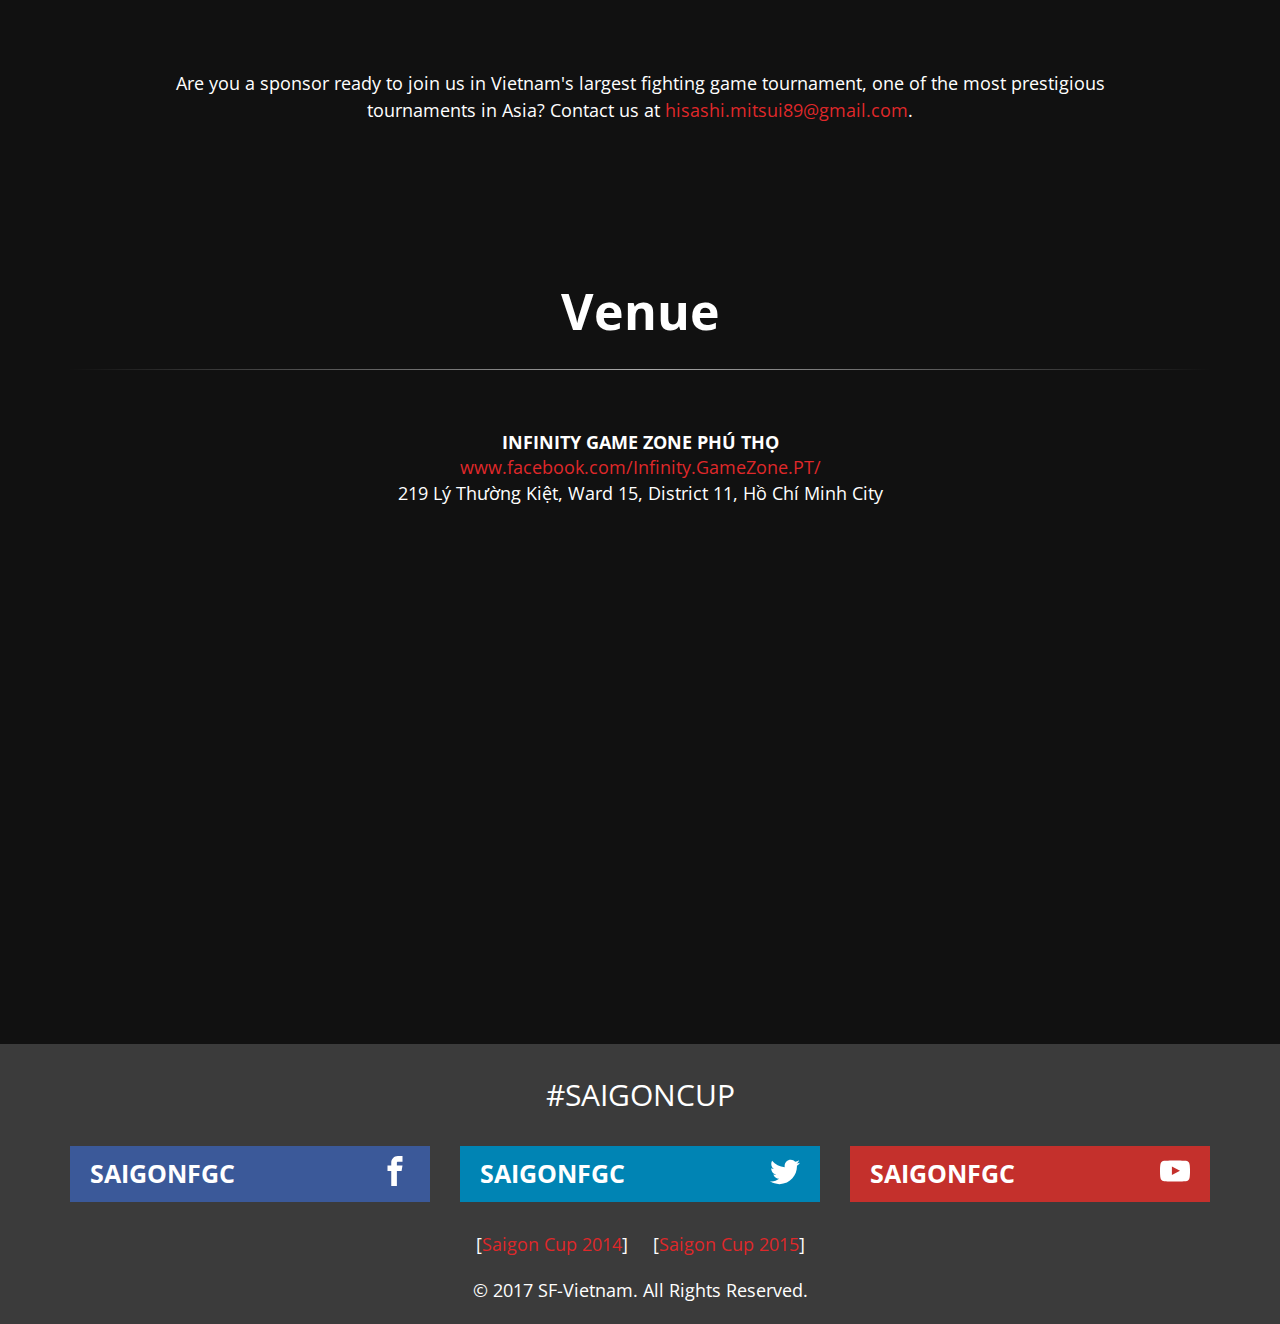
==== commit 347f9faa: "Update documentation" ====
--- a/en/index.html
+++ b/en/index.html
@@ -1,4 +1,4 @@
-<!doctype html> <html> <head> <meta content="IE=edge" http-equiv=X-UA-Compatible> <meta charset=utf-8> <meta name=viewport content="width=device-width, initial-scale=1, shrink-to-fit=no"> <link rel=apple-touch-icon sizes=180x180 href="/apple-touch-icon.png"> <link rel=icon type="image/png" href="/favicon-32x32.png" sizes=32x32> <link rel=icon type="image/png" href="/favicon-16x16.png" sizes=16x16> <link rel=manifest href="/manifest.json"> <link rel=mask-icon href="/safari-pinned-tab.svg" color="#5bbad5"> <meta name=theme-color content="#ffffff"> <title>Saigon Cup 2017</title> <meta property="og:image" content="http://saigoncup2017.sf-vietnam.com/images/trailer.png"/> <meta property="og:description" content="Vietnam's major fighting games tournament"/> <link rel=stylesheet href="https://maxcdn.bootstrapcdn.com/bootstrap/3.3.7/css/bootstrap.min.css" integrity="sha384-BVYiiSIFeK1dGmJRAkycuHAHRg32OmUcww7on3RYdg4Va+PmSTsz/K68vbdEjh4u" crossorigin=anonymous> <link href="https://fonts.googleapis.com/css?family=Open+Sans:400,800|Oswald" rel=stylesheet> <link href="/stylesheets/fonts.css" rel=stylesheet /> <link href="/stylesheets/site.css" rel=stylesheet /> </head> <body class="en en_index"> <svg style="position: absolute; width: 0; height: 0; overflow: hidden;" version="1.1" xmlns="http://www.w3.org/2000/svg" xmlns:xlink="http://www.w3.org/1999/xlink"> <defs> <symbol id=icon-fakebook viewBox="0 0 32 32"> <title>fakebook</title> <path d="M19 6h5v-6h-5c-3.86 0-7 3.14-7 7v3h-4v6h4v16h6v-16h5l1-6h-6v-3c0-0.542 0.458-1 1-1z"></path> </symbol> <symbol id=icon-twatter viewBox="0 0 32 32"> <title>twatter</title> <path d="M32 7.075c-1.175 0.525-2.444 0.875-3.769 1.031 1.356-0.813 2.394-2.1 2.887-3.631-1.269 0.75-2.675 1.3-4.169 1.594-1.2-1.275-2.906-2.069-4.794-2.069-3.625 0-6.563 2.938-6.563 6.563 0 0.512 0.056 1.012 0.169 1.494-5.456-0.275-10.294-2.888-13.531-6.862-0.563 0.969-0.887 2.1-0.887 3.3 0 2.275 1.156 4.287 2.919 5.463-1.075-0.031-2.087-0.331-2.975-0.819 0 0.025 0 0.056 0 0.081 0 3.181 2.263 5.838 5.269 6.437-0.55 0.15-1.131 0.231-1.731 0.231-0.425 0-0.831-0.044-1.237-0.119 0.838 2.606 3.263 4.506 6.131 4.563-2.25 1.762-5.075 2.813-8.156 2.813-0.531 0-1.050-0.031-1.569-0.094 2.913 1.869 6.362 2.95 10.069 2.95 12.075 0 18.681-10.006 18.681-18.681 0-0.287-0.006-0.569-0.019-0.85 1.281-0.919 2.394-2.075 3.275-3.394z"></path> </symbol> <symbol id=icon-jewtube viewBox="0 0 32 32"> <title>jewtube</title> <path d="M31.681 9.6c0 0-0.313-2.206-1.275-3.175-1.219-1.275-2.581-1.281-3.206-1.356-4.475-0.325-11.194-0.325-11.194-0.325h-0.012c0 0-6.719 0-11.194 0.325-0.625 0.075-1.987 0.081-3.206 1.356-0.963 0.969-1.269 3.175-1.269 3.175s-0.319 2.588-0.319 5.181v2.425c0 2.587 0.319 5.181 0.319 5.181s0.313 2.206 1.269 3.175c1.219 1.275 2.819 1.231 3.531 1.369 2.563 0.244 10.881 0.319 10.881 0.319s6.725-0.012 11.2-0.331c0.625-0.075 1.988-0.081 3.206-1.356 0.962-0.969 1.275-3.175 1.275-3.175s0.319-2.587 0.319-5.181v-2.425c-0.006-2.588-0.325-5.181-0.325-5.181zM12.694 20.15v-8.994l8.644 4.513-8.644 4.481z"></path> </symbol> </defs> </svg> <div class=header id=head> <nav id=top-nav class="navbar navbar-fixed-top"> <div class=container> <div class="navbar-header hidden-xs hidden-sm"> <a class=navbar-brand href="#head"> <img src="/images/sgc-logo.png" class=logo alt="Sgc logo"/> </a> </div> <ul class="nav navbar-nav navbar-right"> <li><a class="small-nav hidden-xs" href="#about">About</a></li> <li><a class="small-nav hidden-xs" href="#games">Games</a></li> <li><a class="small-nav hidden-xs" href="#rules">Rules</a></li> <li><a class="small-nav hidden-xs" href="#sponsors">sponsors</a></li> <li><a class="small-nav hidden-xs" href="#venue">Venue</a></li> <li class=xs-left><a class=language-picker href="/">Tiếng Việt</a></li> <li class=xs-right><a target=_blank rel=noopener href="https://goo.gl/forms/3yOLox5AulwyW3uG3" class="register btn">Register</a></li> </ul> </div> </nav> <div class=container> <div class=row> <div class=col-xs-12> <img src="/images/sgc-logo.png" class="main-logo img-responsive" alt="Sgc logo"/> </div> <div class=col-xs-12> <p class=subheader> 20-21.05.2017, Infinity Game Zone Phu Tho </p> </div> </div> <div class="row text-center"> <div class=col-xs-12> <a target=_blank rel=noopener href="https://goo.gl/forms/3yOLox5AulwyW3uG3" class="btn register-now">Register now</a> </div> </div> </div> </div> <div class="container content"> <div class=row> <div id=about class=col-xs-12> <h1>What is Saigon Cup?</h1> <p>Born in 2014 with the mission to improve the Vietnamese fighting game scene, the Street Fighter Vietnam community based in Hồ Chí Minh City worked together to organize an international fighting game tournament right in Vietnam - a feat that no other domestic organizer managed to achieve. With Capcom's support, 2017 marks the third year Saigon Cup has been officially included in <a target=_blank rel=noopener href="http://capcomprotour.com/schedule/">Capcom Pro Tour</a>, thus attracting top-level players from all over the world. 2017 is also the first year Saigon Cup becomes a multi-game tournament, with Guilty Gear Xrd Revelator and Blazblue Central Fiction joining the lineup. </p> <p>With the Street Fighter V main event, Saigon Cup 2017 aims to be the year's biggest celebration for those who grew up and fell in love with fighting games in Vietnam. </p> <img src="/images/trailer.png" class="trailer center-block img-responsive" alt=Trailer /> </div> </div> <div class=row> <div id=games class=col-xs-12> <h1>Games</h1> </div> </div> <div class=row> <div class="col-sm-12 col-md-4"> <img src="/images/sf-logo.png" class="game-logo center-block img-responsive" alt="Sf logo"/> <p> Single (CPT Ranking - May 21) <br/> Team 3v3 (May 20) </p> </div> <div class="col-sm-12 col-md-4"> <img src="/images/bb-logo.png" class="game-logo center-block img-responsive" alt="Bb logo"/> <p>Single (May 21)</p> </div> <div class="col-sm-12 col-md-4"> <img src="/images/gg-logo.png" class="game-logo center-block img-responsive" alt="Gg logo"/> <p>Single (May 20)</p> </div> <div class=col-xs-12> <p class=red-emphasis>*Each game's tournament and streaming schedule on May 20th & 21st will be announced 2 weeks in advance. </p> </div> <div class=col-xs-12> <a target=_blank rel=noopener href="https://goo.gl/forms/3yOLox5AulwyW3uG3" class="btn register-now">Register now</a> </div> </div> <div class=row> <div id=rules class=col-xs-12> <h1>Rules & Regulations</h1> </div> <div class="col-sm-12 col-md-10 col-md-offset-1 col-lg-offset-2 col-lg-8 rules"> <p> 1. All 4 tournaments will use the double elimination format, played on SONY PlayStation 4. </p> <p> 2. All matches will be BO3 (Best Of 3). Street Fighter V top 8 (Single) matches will be BO5. </p> <p> 3. In Grand Finals, the player from Losers bracket will need to win 2 sets to win the tournament. </p> <p> 4. Players can register at the venue on tournament day. However, it is advisable to register online in advance so we can provide you with a better tournament experience. </p> <p> 5. Brackets will be announced 3 days before tournament day on <a target=_blank rel=noopener href="https://www.facebook.com/SaigonFGC/">Saigon FGC</a>'s fanpage and <a target=_blank rel=noopener href="https://www.facebook.com/groups/SFVietnam/">Street Fighter Vietnam</a> facebook group. </p> <p> 6. Gaming equipment will be provided by the tournament organizers but players should still bring their own. Converters are allowed. </p> <p> 7. Smoking is not allowed at the tournament venue to ensure a healthy environment for players. </p> <p> 8. The tournament will be live streamed at <a target=_blank rel=noopener href="https://www.twitch.tv/sfvietnam">twitch.tv/sfvietnam</a>. </p> </div> </div> <div class=row> <div class=col-xs-12> <h1>Prizes</h1> </div> <div class="col-sm-12 col-md-10 col-md-offset-1 col-lg-offset-2 col-lg-8 prizes"> <p>100% entrance fee will go into prize pot. As for Street Fighter V (Single), in addition to prize money & merchandise, top 16 players will earn Capcom Pro Tour points. Prize money or merchandise from sponsors will be promptly updated on the tournament's homepage and Saigon FGC fanpage. </p> <p>Each tournament's prize money is distributed as follows:</p> <div> 1. Single tournaments (Street Fighter V, Guilty Gear, BlazBlue):<br/> <ul class=prize-list> <li>Champion: 60% pot</li> <li>Runner-up: 30%</li> <li>Third place: 10%</li> </ul> </div> <p>2. Street Fighter V Team 3v3: 100% pot goes to champion team. </p> </div> </div> <div class=row> <div id=sponsors class=col-xs-12> <h1>Organizers & sponsors</h1> </div> </div> <div class="row organizers-row"> <div class=col-md-3> <p>Organizers</p> </div> <div class=col-md-3> <a target=_blank rel=noopener href="https://www.facebook.com/groups/SFVietnam/"> <img src="/images/sfvn-logo.png" class="center-block img-responsive" alt="Sfvn logo"/> </a> </div> <div class=col-md-3> <a target=_blank rel=noopener href="https://www.facebook.com/SaigonFGC/"> <img src="/images/sgfgc-logo.png" class="center-block img-responsive" alt="Sgfgc logo"/> </a> </div> </div> <div class="row organizers-row"> <div class=col-md-3> <p>sponsors</p> </div> <div class=col-md-3> <img src="/images/protour-logo.png" class="center-block img-responsive" alt="Protour logo"/> </div> <div class=col-md-3> <img src="/images/ps4-logo.png" class="center-block img-responsive" alt="Ps4 logo"/> </div> <div class=col-md-3> <img src="/images/twitch-logo.png" class="center-block img-responsive" alt="Twitch logo"/> </div> </div> <div class="row organizers-row"> <div class=col-md-3> <p>Press</p> </div> <div class=col-md-3> <img src="/images/motgame-logo.png" class="center-block img-responsive" alt="Motgame logo"/> </div> </div> <div class=row> <div class="col-md-12 col-lg-10 col-lg-offset-1"> <p>Are you a sponsor ready to join us in Vietnam's largest fighting game tournament, one of the most prestigious tournaments in Asia? Contact us at <a href="mailto:hisashi.mitsui89@gmail.com">hisashi.mitsui89@gmail.com</a>. </p> </div> </div> <div class=row> <div id=venue class=col-xs-12> <h1>Venue</h1> </div> <div class=col-xs-12> <div class=venue-name>INFINITY GAME ZONE PHÚ THỌ</div> <a class=venue-link href="https://www.facebook.com/Infinity.GameZone.PT/" target=_blank rel=noopener> www.facebook.com/Infinity.GameZone.PT/ </a> <div>219 Lý Thường Kiệt, Ward 15, District 11, Hồ Chí Minh City</div> </div> <div class="col-md-12 col-lg-10 col-lg-offset-1 map"> <iframe src="https://www.google.com/maps/embed?pb=!1m18!1m12!1m3!1d3919.564190995421!2d106.66325064533922!3d10.76803188728442!2m3!1f0!2f0!3f0!3m2!1i1024!2i768!4f13.1!3m3!1m2!1s0x31752eea2a2d9c3b%3A0x717020ef34534a9!2sInfinity+Game+Zone+Ph%C3%BA+Th%E1%BB%8D!5e0!3m2!1sen!2s!4v1489932252045" width="100%" height=450 frameborder=0 style="border:0" allowfullscreen></iframe> </div> </div> </div> <div class=footer> <div class=container> <div class=row> <div class="col-xs-12 hashtag"> #SAIGONCUP </div> <div class="col-xs-12 col-sm-4"> <a class="s-link fakebook" target=_blank rel=noopener href="https://www.facebook.com/SaigonFGC/"> <span>SAIGONFGC</span> <svg class="icon icon-fakebook"><use xlink:href="#icon-fakebook"></use></svg> </a> </div> <div class="col-xs-12 col-sm-4"> <a class="s-link twatter" target=_blank rel=noopener href="https://twitter.com/hismit3rd"> <span>HISMIT3RD</span> <svg class="icon icon-twatter"><use xlink:href="#icon-twatter"></use></svg> </a> </div> <div class="col-xs-12 col-sm-4"> <a class="s-link jewtube" target=_blank rel=noopener href="https://www.youtube.com/user/SFVietnam"> <span>SFVIETNAM</span> <svg class="icon icon-jewtube"><use xlink:href="#icon-jewtube"></use></svg> </a> </div> <div class=col-xs-12> <p class=archives> <span>[<a target=_blank rel=noopener href="https://www.youtube.com/playlist?list=PLZ-PMUoGSBRTW-Vh0LwISmgqscsqqHcFY">Saigon Cup 2014</a>]</span> <span>[<a target=_blank rel=noopener href="https://www.youtube.com/playlist?list=PLfMu1efwDKb5n5tWsO-SHVdO_ALZQiYsl">Saigon Cup 2015</a>]</span> </p> </div> <div class="col-xs-12 copyright"> &copy; 2017 SF-Vietnam. All Rights Reserved. </div> </div> </div> </div> <script src="https://ajax.googleapis.com/ajax/libs/jquery/3.1.1/jquery.min.js"></script> <script src="https://maxcdn.bootstrapcdn.com/bootstrap/3.3.7/js/bootstrap.min.js" integrity=sha384-Tc5IQib027qvyjSMfHjOMaLkfuWVxZxUPnCJA7l2mCWNIpG9mGCD8wGNIcPD7Txa crossorigin=anonymous></script> <script>
+<!doctype html> <html> <head> <meta content="IE=edge" http-equiv=X-UA-Compatible> <meta charset=utf-8> <meta name=viewport content="width=device-width, initial-scale=1, shrink-to-fit=no"> <link rel=apple-touch-icon sizes=180x180 href="/apple-touch-icon.png"> <link rel=icon type="image/png" href="/favicon-32x32.png" sizes=32x32> <link rel=icon type="image/png" href="/favicon-16x16.png" sizes=16x16> <link rel=manifest href="/manifest.json"> <link rel=mask-icon href="/safari-pinned-tab.svg" color="#5bbad5"> <meta name=theme-color content="#ffffff"> <title>Saigon Cup 2017</title> <meta property="og:image" content="https://saigoncup2017.sf-vietnam.com/images/trailer.png"/> <meta property="og:description" content="Vietnam's major fighting games tournament"/> <link rel=stylesheet href="https://maxcdn.bootstrapcdn.com/bootstrap/3.3.7/css/bootstrap.min.css" integrity="sha384-BVYiiSIFeK1dGmJRAkycuHAHRg32OmUcww7on3RYdg4Va+PmSTsz/K68vbdEjh4u" crossorigin=anonymous> <link href="https://fonts.googleapis.com/css?family=Open+Sans:400,800|Oswald" rel=stylesheet> <link href="/stylesheets/fonts.css" rel=stylesheet /> <link href="/stylesheets/site.css" rel=stylesheet /> </head> <body class="en en_index"> <svg style="position: absolute; width: 0; height: 0; overflow: hidden;" version="1.1" xmlns="http://www.w3.org/2000/svg" xmlns:xlink="http://www.w3.org/1999/xlink"> <defs> <symbol id=icon-fakebook viewBox="0 0 32 32"> <title>fakebook</title> <path d="M19 6h5v-6h-5c-3.86 0-7 3.14-7 7v3h-4v6h4v16h6v-16h5l1-6h-6v-3c0-0.542 0.458-1 1-1z"></path> </symbol> <symbol id=icon-twatter viewBox="0 0 32 32"> <title>twatter</title> <path d="M32 7.075c-1.175 0.525-2.444 0.875-3.769 1.031 1.356-0.813 2.394-2.1 2.887-3.631-1.269 0.75-2.675 1.3-4.169 1.594-1.2-1.275-2.906-2.069-4.794-2.069-3.625 0-6.563 2.938-6.563 6.563 0 0.512 0.056 1.012 0.169 1.494-5.456-0.275-10.294-2.888-13.531-6.862-0.563 0.969-0.887 2.1-0.887 3.3 0 2.275 1.156 4.287 2.919 5.463-1.075-0.031-2.087-0.331-2.975-0.819 0 0.025 0 0.056 0 0.081 0 3.181 2.263 5.838 5.269 6.437-0.55 0.15-1.131 0.231-1.731 0.231-0.425 0-0.831-0.044-1.237-0.119 0.838 2.606 3.263 4.506 6.131 4.563-2.25 1.762-5.075 2.813-8.156 2.813-0.531 0-1.050-0.031-1.569-0.094 2.913 1.869 6.362 2.95 10.069 2.95 12.075 0 18.681-10.006 18.681-18.681 0-0.287-0.006-0.569-0.019-0.85 1.281-0.919 2.394-2.075 3.275-3.394z"></path> </symbol> <symbol id=icon-jewtube viewBox="0 0 32 32"> <title>jewtube</title> <path d="M31.681 9.6c0 0-0.313-2.206-1.275-3.175-1.219-1.275-2.581-1.281-3.206-1.356-4.475-0.325-11.194-0.325-11.194-0.325h-0.012c0 0-6.719 0-11.194 0.325-0.625 0.075-1.987 0.081-3.206 1.356-0.963 0.969-1.269 3.175-1.269 3.175s-0.319 2.588-0.319 5.181v2.425c0 2.587 0.319 5.181 0.319 5.181s0.313 2.206 1.269 3.175c1.219 1.275 2.819 1.231 3.531 1.369 2.563 0.244 10.881 0.319 10.881 0.319s6.725-0.012 11.2-0.331c0.625-0.075 1.988-0.081 3.206-1.356 0.962-0.969 1.275-3.175 1.275-3.175s0.319-2.587 0.319-5.181v-2.425c-0.006-2.588-0.325-5.181-0.325-5.181zM12.694 20.15v-8.994l8.644 4.513-8.644 4.481z"></path> </symbol> </defs> </svg> <div class=header id=head> <nav id=top-nav class="navbar navbar-fixed-top"> <div class=container> <div class="navbar-header hidden-xs hidden-sm"> <a class=navbar-brand href="#head"> <img src="/images/sgc-logo.png" class=logo alt="Sgc logo"/> </a> </div> <ul class="nav navbar-nav navbar-right"> <li><a class="small-nav hidden-xs" href="#about">About</a></li> <li><a class="small-nav hidden-xs" href="#games">Games</a></li> <li><a class="small-nav hidden-xs" href="#rules">Rules</a></li> <li><a class="small-nav hidden-xs" href="#sponsors">sponsors</a></li> <li><a class="small-nav hidden-xs" href="#venue">Venue</a></li> <li class=xs-left><a class=language-picker href="/">Tiếng Việt</a></li> <li class=xs-right><a target=_blank rel=noopener href="https://goo.gl/forms/3yOLox5AulwyW3uG3" class="register btn">Register</a></li> </ul> </div> </nav> <div class=container> <div class=row> <div class=col-xs-12> <img src="/images/sgc-logo.png" class="main-logo img-responsive" alt="Sgc logo"/> </div> <div class=col-xs-12> <p class=subheader> 20-21.05.2017, Infinity Game Zone Phu Tho </p> </div> </div> <div class="row text-center"> <div class=col-xs-12> <a target=_blank rel=noopener href="https://goo.gl/forms/3yOLox5AulwyW3uG3" class="btn register-now">Register now</a> </div> </div> </div> </div> <div class="container content"> <div class=row> <div id=about class=col-xs-12> <h1>What is Saigon Cup?</h1> <p>Born in 2014 with the mission to improve the Vietnamese fighting game scene, the Street Fighter Vietnam community based in Hồ Chí Minh City worked together to organize an international fighting game tournament right in Vietnam - a feat that no other domestic organizer managed to achieve. With Capcom's support, 2017 marks the third year Saigon Cup has been officially included in <a target=_blank rel=noopener href="http://capcomprotour.com/schedule/">Capcom Pro Tour</a>, thus attracting top-level players from all over the world. 2017 is also the first year Saigon Cup becomes a multi-game tournament, with Guilty Gear Xrd Revelator and Blazblue Central Fiction joining the lineup. </p> <p>With the Street Fighter V main event, Saigon Cup 2017 aims to be the year's biggest celebration for those who grew up and fell in love with fighting games in Vietnam. </p> <img src="/images/trailer.png" class="trailer center-block img-responsive" alt=Trailer /> </div> </div> <div class=row> <div id=games class=col-xs-12> <h1>Games</h1> </div> </div> <div class=row> <div class="col-sm-12 col-md-4"> <img src="/images/sf-logo.png" class="game-logo center-block img-responsive" alt="Sf logo"/> <p> Single (CPT Ranking - May 21) <br/> Team 3v3 (May 20) </p> </div> <div class="col-sm-12 col-md-4"> <img src="/images/bb-logo.png" class="game-logo center-block img-responsive" alt="Bb logo"/> <p>Single (May 21)</p> </div> <div class="col-sm-12 col-md-4"> <img src="/images/gg-logo.png" class="game-logo center-block img-responsive" alt="Gg logo"/> <p>Single (May 20)</p> </div> <div class=col-xs-12> <p class=red-emphasis>*Each game's tournament and streaming schedule on May 20th & 21st will be announced 2 weeks in advance. </p> </div> <div class=col-xs-12> <a target=_blank rel=noopener href="https://goo.gl/forms/3yOLox5AulwyW3uG3" class="btn register-now">Register now</a> </div> </div> <div class=row> <div id=rules class=col-xs-12> <h1>Rules & Regulations</h1> </div> <div class="col-sm-12 col-md-10 col-md-offset-1 col-lg-offset-2 col-lg-8 rules"> <p> 1. All 4 tournaments will use the double elimination format, played on SONY PlayStation 4. </p> <p> 2. All matches will be BO3 (Best Of 3). Street Fighter V top 8 (Single) matches will be BO5. </p> <p> 3. In Grand Finals, the player from Losers bracket will need to win 2 sets to win the tournament. </p> <p> 4. Players can register at the venue on tournament day. However, it is advisable to register online in advance so we can provide you with a better tournament experience. </p> <p> 5. Brackets will be announced 3 days before tournament day on <a target=_blank rel=noopener href="https://www.facebook.com/SaigonFGC/">Saigon FGC</a>'s fanpage and <a target=_blank rel=noopener href="https://www.facebook.com/groups/SFVietnam/">Street Fighter Vietnam</a> facebook group. </p> <p> 6. Gaming equipment will be provided by the tournament organizers but players should still bring their own. Converters are allowed. </p> <p> 7. Smoking is not allowed at the tournament venue to ensure a healthy environment for players. </p> <p> 8. The tournament will be live streamed at <a target=_blank rel=noopener href="https://www.twitch.tv/saigonfgc">twitch.tv/saigonfgc</a>. </p> </div> </div> <div class=row> <div class=col-xs-12> <h1>Prizes</h1> </div> <div class="col-sm-12 col-md-10 col-md-offset-1 col-lg-offset-2 col-lg-8 prizes"> <p>100% entrance fee will go into prize pot. As for Street Fighter V (Single), in addition to prize money & merchandise, top 16 players will earn Capcom Pro Tour points. Prize money or merchandise from sponsors will be promptly updated on the tournament's homepage and Saigon FGC fanpage. </p> <p>Each tournament's prize money is distributed as follows:</p> <div> 1. Single tournaments (Street Fighter V, Guilty Gear, BlazBlue):<br/> <ul class=prize-list> <li>Champion: 60% pot</li> <li>Runner-up: 30%</li> <li>Third place: 10%</li> </ul> </div> <p>2. Street Fighter V Team 3v3: 100% pot goes to champion team. </p> </div> </div> <div class=row> <div id=sponsors class=col-xs-12> <h1>Organizers & sponsors</h1> </div> </div> <div class="row organizers-row"> <div class=col-md-3> <p>Organizers</p> </div> <div class=col-md-3> <a target=_blank rel=noopener href="https://www.facebook.com/groups/SFVietnam/"> <img src="/images/sfvn-logo.png" class="center-block img-responsive" alt="Sfvn logo"/> </a> </div> <div class=col-md-3> <a target=_blank rel=noopener href="https://www.facebook.com/SaigonFGC/"> <img src="/images/sgfgc-logo.png" class="center-block img-responsive" alt="Sgfgc logo"/> </a> </div> </div> <div class="row organizers-row"> <div class=col-md-3> <p>sponsors</p> </div> <div class=col-md-3> <img src="/images/protour-logo.png" class="center-block img-responsive" alt="Protour logo"/> </div> <div class=col-md-3> <img src="/images/ps4-logo.png" class="center-block img-responsive" alt="Ps4 logo"/> </div> <div class=col-md-3> <img src="/images/twitch-logo.png" class="center-block img-responsive" alt="Twitch logo"/> </div> </div> <div class="row organizers-row"> <div class=col-md-3> <p>Press</p> </div> <div class=col-md-3> <img src="/images/motgame-logo.png" class="center-block img-responsive" alt="Motgame logo"/> </div> </div> <div class=row> <div class="col-md-12 col-lg-10 col-lg-offset-1"> <p>Are you a sponsor ready to join us in Vietnam's largest fighting game tournament, one of the most prestigious tournaments in Asia? Contact us at <a href="mailto:hisashi.mitsui89@gmail.com">hisashi.mitsui89@gmail.com</a>. </p> </div> </div> <div class=row> <div id=venue class=col-xs-12> <h1>Venue</h1> </div> <div class=col-xs-12> <div class=venue-name>INFINITY GAME ZONE PHÚ THỌ</div> <a class=venue-link href="https://www.facebook.com/Infinity.GameZone.PT/" target=_blank rel=noopener> www.facebook.com/Infinity.GameZone.PT/ </a> <div>219 Lý Thường Kiệt, Ward 15, District 11, Hồ Chí Minh City</div> </div> <div class="col-md-12 col-lg-10 col-lg-offset-1 map"> <iframe src="https://www.google.com/maps/embed?pb=!1m18!1m12!1m3!1d3919.564190995421!2d106.66325064533922!3d10.76803188728442!2m3!1f0!2f0!3f0!3m2!1i1024!2i768!4f13.1!3m3!1m2!1s0x31752eea2a2d9c3b%3A0x717020ef34534a9!2sInfinity+Game+Zone+Ph%C3%BA+Th%E1%BB%8D!5e0!3m2!1sen!2s!4v1489932252045" width="100%" height=450 frameborder=0 style="border:0" allowfullscreen></iframe> </div> </div> </div> <div class=footer> <div class=container> <div class=row> <div class="col-xs-12 hashtag"> #SAIGONCUP </div> <div class="col-xs-12 col-sm-4"> <a class="s-link fakebook" target=_blank rel=noopener href="https://www.facebook.com/SaigonFGC/"> <span>SAIGONFGC</span> <svg class="icon icon-fakebook"><use xlink:href="#icon-fakebook"></use></svg> </a> </div> <div class="col-xs-12 col-sm-4"> <a class="s-link twatter" target=_blank rel=noopener href="https://twitter.com/saigonfgc"> <span>SAIGONFGC</span> <svg class="icon icon-twatter"><use xlink:href="#icon-twatter"></use></svg> </a> </div> <div class="col-xs-12 col-sm-4"> <a class="s-link jewtube" target=_blank rel=noopener href="https://www.youtube.com/channel/UCXKJS58sqzsy0ntJgH3YCXQ"> <span>SAIGONFGC</span> <svg class="icon icon-jewtube"><use xlink:href="#icon-jewtube"></use></svg> </a> </div> <div class=col-xs-12> <p class=archives> <span>[<a target=_blank rel=noopener href="https://www.youtube.com/playlist?list=PLZ-PMUoGSBRTW-Vh0LwISmgqscsqqHcFY">Saigon Cup 2014</a>]</span> <span>[<a target=_blank rel=noopener href="https://www.youtube.com/playlist?list=PLfMu1efwDKb5n5tWsO-SHVdO_ALZQiYsl">Saigon Cup 2015</a>]</span> </p> </div> <div class="col-xs-12 copyright"> &copy; 2017 SF-Vietnam. All Rights Reserved. </div> </div> </div> </div> <script src="https://ajax.googleapis.com/ajax/libs/jquery/3.1.1/jquery.min.js"></script> <script src="https://maxcdn.bootstrapcdn.com/bootstrap/3.3.7/js/bootstrap.min.js" integrity=sha384-Tc5IQib027qvyjSMfHjOMaLkfuWVxZxUPnCJA7l2mCWNIpG9mGCD8wGNIcPD7Txa crossorigin=anonymous></script> <script>
       $('#top-nav').affix({
         offset: {
           top: 1
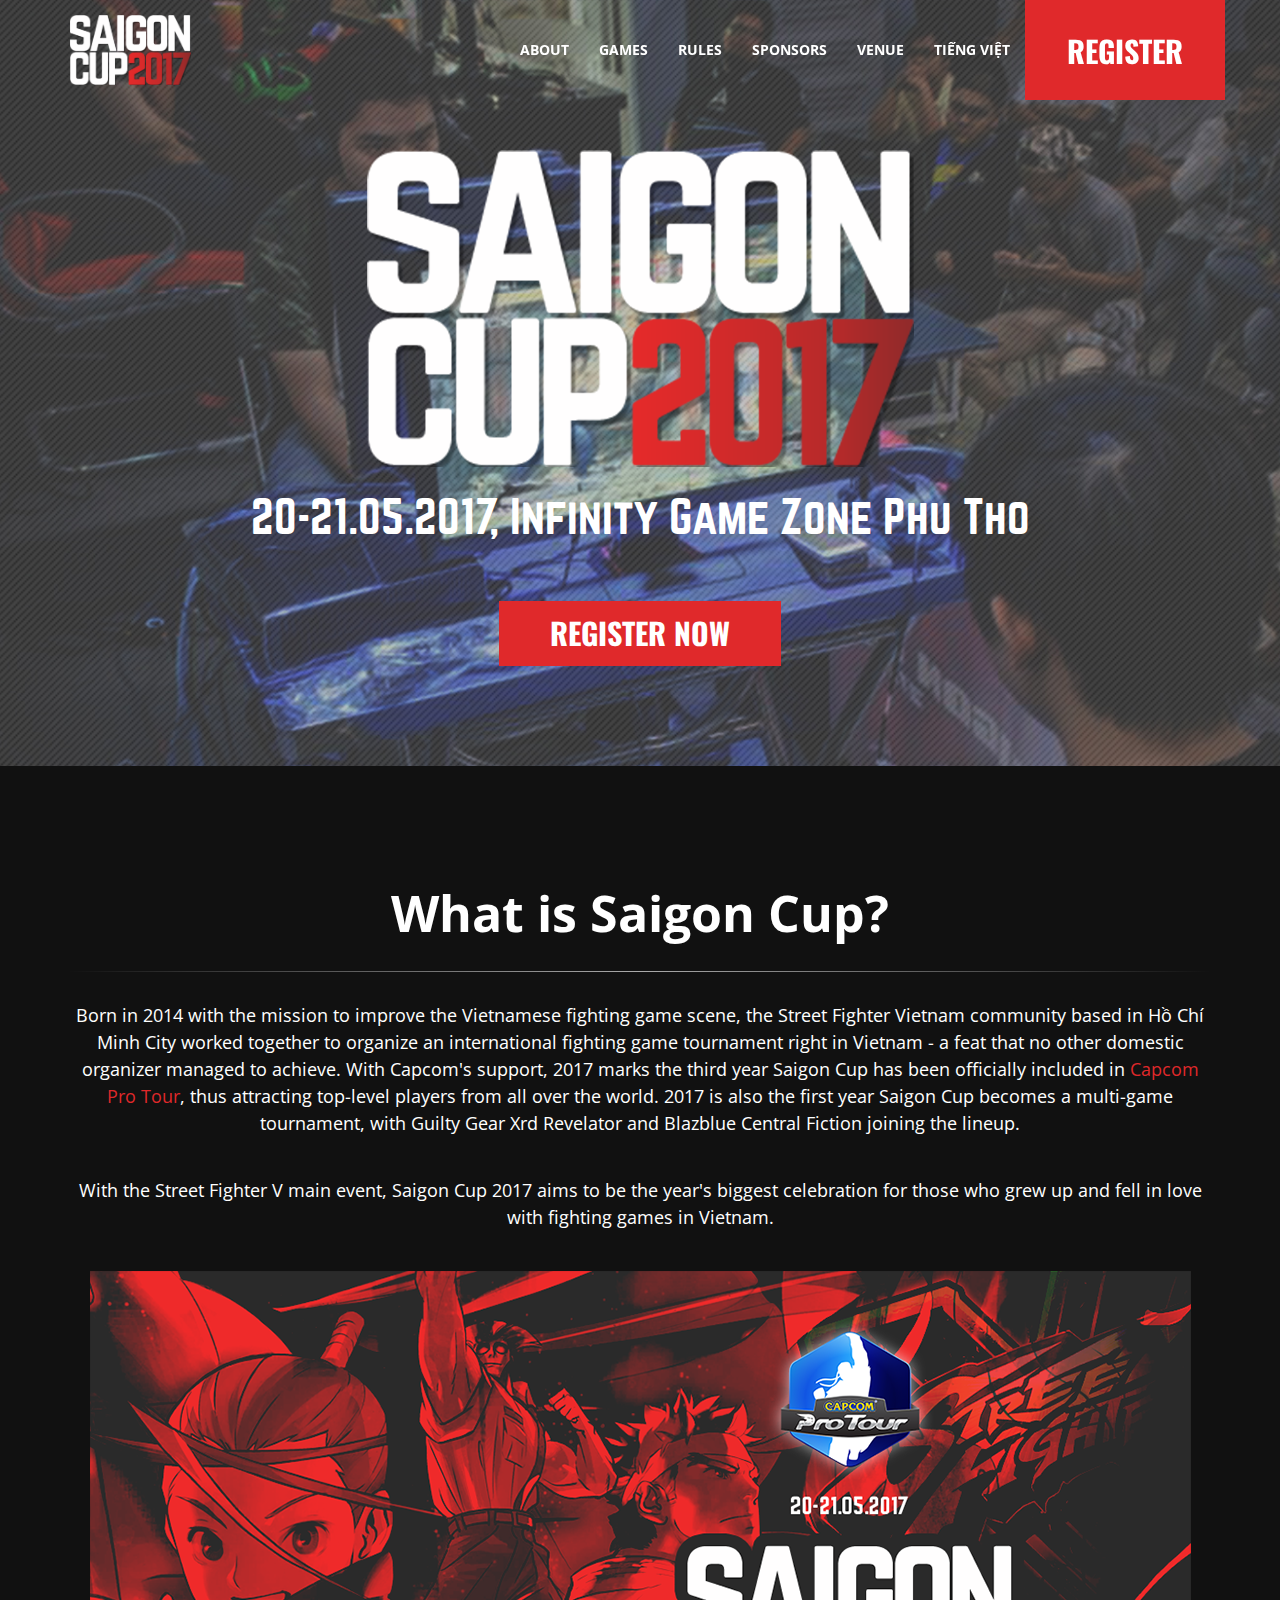
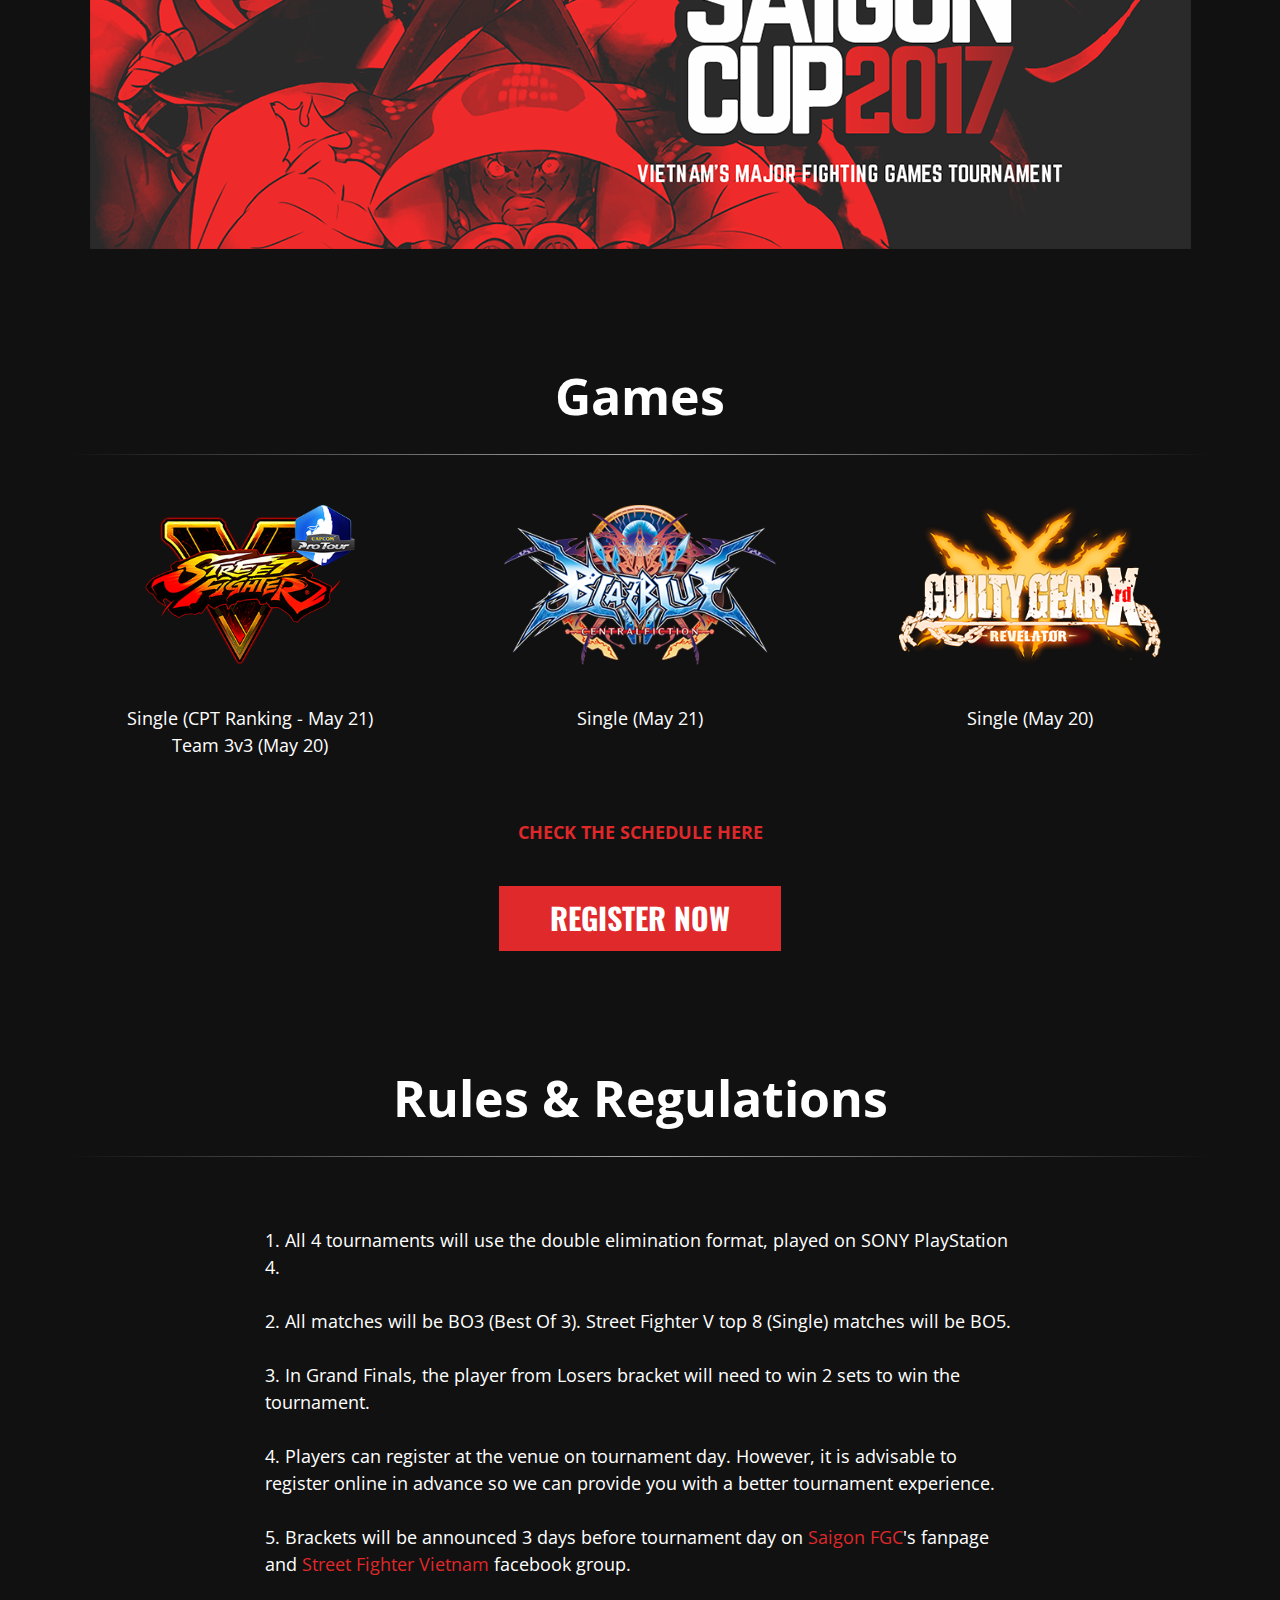
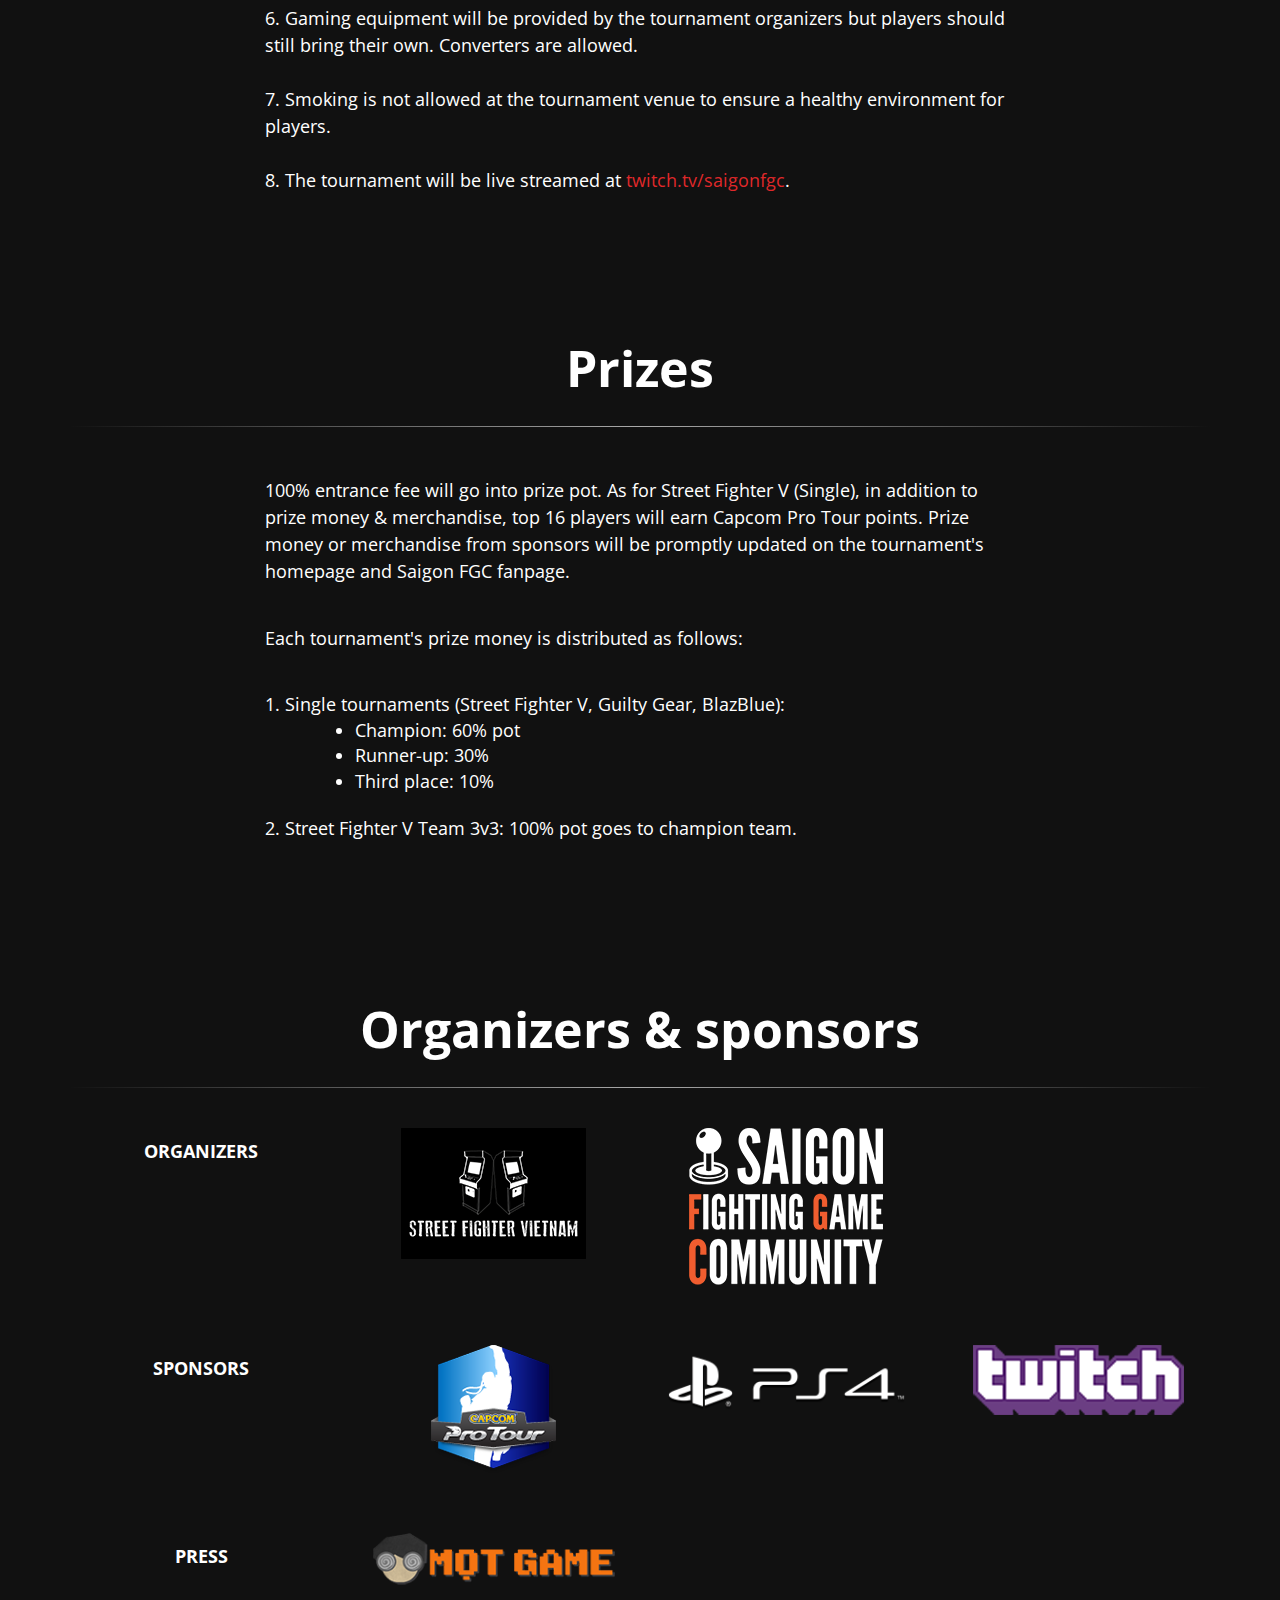
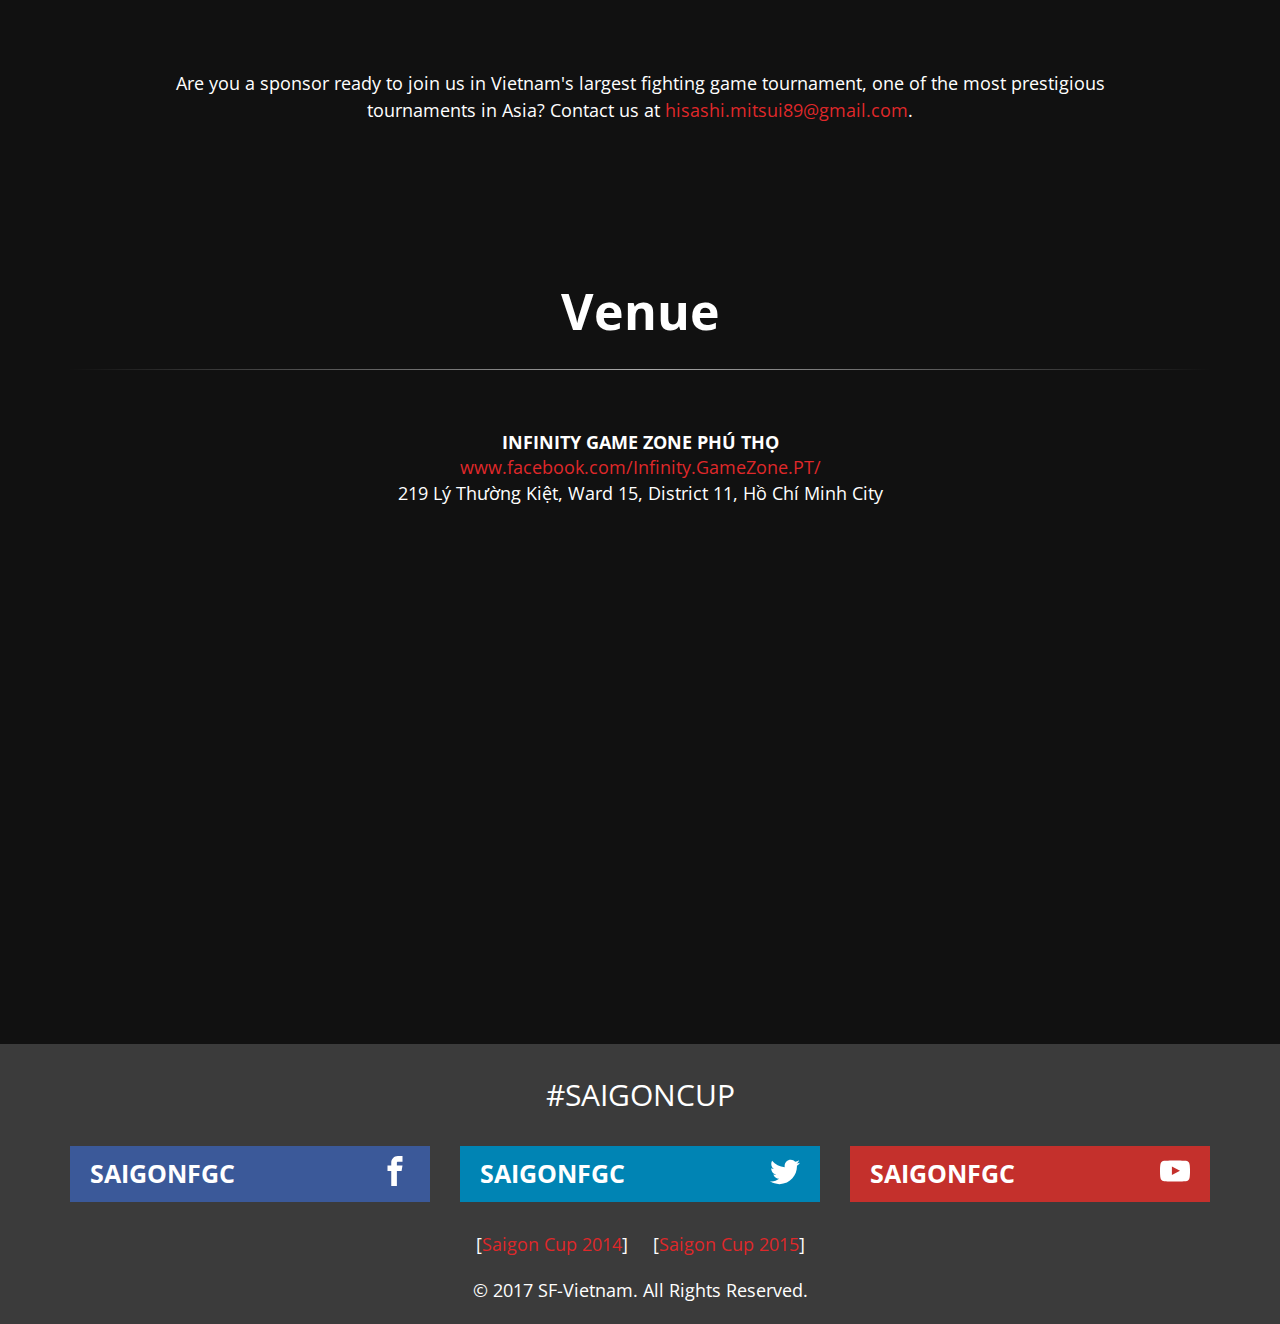
==== commit 2b93d8a0: "Update documentation" ====
--- a/en/index.html
+++ b/en/index.html
@@ -1,4 +1,4 @@
-<!doctype html> <html> <head> <meta content="IE=edge" http-equiv=X-UA-Compatible> <meta charset=utf-8> <meta name=viewport content="width=device-width, initial-scale=1, shrink-to-fit=no"> <link rel=apple-touch-icon sizes=180x180 href="/apple-touch-icon.png"> <link rel=icon type="image/png" href="/favicon-32x32.png" sizes=32x32> <link rel=icon type="image/png" href="/favicon-16x16.png" sizes=16x16> <link rel=manifest href="/manifest.json"> <link rel=mask-icon href="/safari-pinned-tab.svg" color="#5bbad5"> <meta name=theme-color content="#ffffff"> <title>Saigon Cup 2017</title> <meta property="og:image" content="https://saigoncup2017.sf-vietnam.com/images/trailer.png"/> <meta property="og:description" content="Vietnam's major fighting games tournament"/> <link rel=stylesheet href="https://maxcdn.bootstrapcdn.com/bootstrap/3.3.7/css/bootstrap.min.css" integrity="sha384-BVYiiSIFeK1dGmJRAkycuHAHRg32OmUcww7on3RYdg4Va+PmSTsz/K68vbdEjh4u" crossorigin=anonymous> <link href="https://fonts.googleapis.com/css?family=Open+Sans:400,800|Oswald" rel=stylesheet> <link href="/stylesheets/fonts.css" rel=stylesheet /> <link href="/stylesheets/site.css" rel=stylesheet /> </head> <body class="en en_index"> <svg style="position: absolute; width: 0; height: 0; overflow: hidden;" version="1.1" xmlns="http://www.w3.org/2000/svg" xmlns:xlink="http://www.w3.org/1999/xlink"> <defs> <symbol id=icon-fakebook viewBox="0 0 32 32"> <title>fakebook</title> <path d="M19 6h5v-6h-5c-3.86 0-7 3.14-7 7v3h-4v6h4v16h6v-16h5l1-6h-6v-3c0-0.542 0.458-1 1-1z"></path> </symbol> <symbol id=icon-twatter viewBox="0 0 32 32"> <title>twatter</title> <path d="M32 7.075c-1.175 0.525-2.444 0.875-3.769 1.031 1.356-0.813 2.394-2.1 2.887-3.631-1.269 0.75-2.675 1.3-4.169 1.594-1.2-1.275-2.906-2.069-4.794-2.069-3.625 0-6.563 2.938-6.563 6.563 0 0.512 0.056 1.012 0.169 1.494-5.456-0.275-10.294-2.888-13.531-6.862-0.563 0.969-0.887 2.1-0.887 3.3 0 2.275 1.156 4.287 2.919 5.463-1.075-0.031-2.087-0.331-2.975-0.819 0 0.025 0 0.056 0 0.081 0 3.181 2.263 5.838 5.269 6.437-0.55 0.15-1.131 0.231-1.731 0.231-0.425 0-0.831-0.044-1.237-0.119 0.838 2.606 3.263 4.506 6.131 4.563-2.25 1.762-5.075 2.813-8.156 2.813-0.531 0-1.050-0.031-1.569-0.094 2.913 1.869 6.362 2.95 10.069 2.95 12.075 0 18.681-10.006 18.681-18.681 0-0.287-0.006-0.569-0.019-0.85 1.281-0.919 2.394-2.075 3.275-3.394z"></path> </symbol> <symbol id=icon-jewtube viewBox="0 0 32 32"> <title>jewtube</title> <path d="M31.681 9.6c0 0-0.313-2.206-1.275-3.175-1.219-1.275-2.581-1.281-3.206-1.356-4.475-0.325-11.194-0.325-11.194-0.325h-0.012c0 0-6.719 0-11.194 0.325-0.625 0.075-1.987 0.081-3.206 1.356-0.963 0.969-1.269 3.175-1.269 3.175s-0.319 2.588-0.319 5.181v2.425c0 2.587 0.319 5.181 0.319 5.181s0.313 2.206 1.269 3.175c1.219 1.275 2.819 1.231 3.531 1.369 2.563 0.244 10.881 0.319 10.881 0.319s6.725-0.012 11.2-0.331c0.625-0.075 1.988-0.081 3.206-1.356 0.962-0.969 1.275-3.175 1.275-3.175s0.319-2.587 0.319-5.181v-2.425c-0.006-2.588-0.325-5.181-0.325-5.181zM12.694 20.15v-8.994l8.644 4.513-8.644 4.481z"></path> </symbol> </defs> </svg> <div class=header id=head> <nav id=top-nav class="navbar navbar-fixed-top"> <div class=container> <div class="navbar-header hidden-xs hidden-sm"> <a class=navbar-brand href="#head"> <img src="/images/sgc-logo.png" class=logo alt="Sgc logo"/> </a> </div> <ul class="nav navbar-nav navbar-right"> <li><a class="small-nav hidden-xs" href="#about">About</a></li> <li><a class="small-nav hidden-xs" href="#games">Games</a></li> <li><a class="small-nav hidden-xs" href="#rules">Rules</a></li> <li><a class="small-nav hidden-xs" href="#sponsors">sponsors</a></li> <li><a class="small-nav hidden-xs" href="#venue">Venue</a></li> <li class=xs-left><a class=language-picker href="/">Tiếng Việt</a></li> <li class=xs-right><a target=_blank rel=noopener href="https://goo.gl/forms/3yOLox5AulwyW3uG3" class="register btn">Register</a></li> </ul> </div> </nav> <div class=container> <div class=row> <div class=col-xs-12> <img src="/images/sgc-logo.png" class="main-logo img-responsive" alt="Sgc logo"/> </div> <div class=col-xs-12> <p class=subheader> 20-21.05.2017, Infinity Game Zone Phu Tho </p> </div> </div> <div class="row text-center"> <div class=col-xs-12> <a target=_blank rel=noopener href="https://goo.gl/forms/3yOLox5AulwyW3uG3" class="btn register-now">Register now</a> </div> </div> </div> </div> <div class="container content"> <div class=row> <div id=about class=col-xs-12> <h1>What is Saigon Cup?</h1> <p>Born in 2014 with the mission to improve the Vietnamese fighting game scene, the Street Fighter Vietnam community based in Hồ Chí Minh City worked together to organize an international fighting game tournament right in Vietnam - a feat that no other domestic organizer managed to achieve. With Capcom's support, 2017 marks the third year Saigon Cup has been officially included in <a target=_blank rel=noopener href="http://capcomprotour.com/schedule/">Capcom Pro Tour</a>, thus attracting top-level players from all over the world. 2017 is also the first year Saigon Cup becomes a multi-game tournament, with Guilty Gear Xrd Revelator and Blazblue Central Fiction joining the lineup. </p> <p>With the Street Fighter V main event, Saigon Cup 2017 aims to be the year's biggest celebration for those who grew up and fell in love with fighting games in Vietnam. </p> <img src="/images/trailer.png" class="trailer center-block img-responsive" alt=Trailer /> </div> </div> <div class=row> <div id=games class=col-xs-12> <h1>Games</h1> </div> </div> <div class=row> <div class="col-sm-12 col-md-4"> <img src="/images/sf-logo.png" class="game-logo center-block img-responsive" alt="Sf logo"/> <p> Single (CPT Ranking - May 21) <br/> Team 3v3 (May 20) </p> </div> <div class="col-sm-12 col-md-4"> <img src="/images/bb-logo.png" class="game-logo center-block img-responsive" alt="Bb logo"/> <p>Single (May 21)</p> </div> <div class="col-sm-12 col-md-4"> <img src="/images/gg-logo.png" class="game-logo center-block img-responsive" alt="Gg logo"/> <p>Single (May 20)</p> </div> <div class=col-xs-12> <p class=red-emphasis>*Each game's tournament and streaming schedule on May 20th & 21st will be announced 2 weeks in advance. </p> </div> <div class=col-xs-12> <a target=_blank rel=noopener href="https://goo.gl/forms/3yOLox5AulwyW3uG3" class="btn register-now">Register now</a> </div> </div> <div class=row> <div id=rules class=col-xs-12> <h1>Rules & Regulations</h1> </div> <div class="col-sm-12 col-md-10 col-md-offset-1 col-lg-offset-2 col-lg-8 rules"> <p> 1. All 4 tournaments will use the double elimination format, played on SONY PlayStation 4. </p> <p> 2. All matches will be BO3 (Best Of 3). Street Fighter V top 8 (Single) matches will be BO5. </p> <p> 3. In Grand Finals, the player from Losers bracket will need to win 2 sets to win the tournament. </p> <p> 4. Players can register at the venue on tournament day. However, it is advisable to register online in advance so we can provide you with a better tournament experience. </p> <p> 5. Brackets will be announced 3 days before tournament day on <a target=_blank rel=noopener href="https://www.facebook.com/SaigonFGC/">Saigon FGC</a>'s fanpage and <a target=_blank rel=noopener href="https://www.facebook.com/groups/SFVietnam/">Street Fighter Vietnam</a> facebook group. </p> <p> 6. Gaming equipment will be provided by the tournament organizers but players should still bring their own. Converters are allowed. </p> <p> 7. Smoking is not allowed at the tournament venue to ensure a healthy environment for players. </p> <p> 8. The tournament will be live streamed at <a target=_blank rel=noopener href="https://www.twitch.tv/saigonfgc">twitch.tv/saigonfgc</a>. </p> </div> </div> <div class=row> <div class=col-xs-12> <h1>Prizes</h1> </div> <div class="col-sm-12 col-md-10 col-md-offset-1 col-lg-offset-2 col-lg-8 prizes"> <p>100% entrance fee will go into prize pot. As for Street Fighter V (Single), in addition to prize money & merchandise, top 16 players will earn Capcom Pro Tour points. Prize money or merchandise from sponsors will be promptly updated on the tournament's homepage and Saigon FGC fanpage. </p> <p>Each tournament's prize money is distributed as follows:</p> <div> 1. Single tournaments (Street Fighter V, Guilty Gear, BlazBlue):<br/> <ul class=prize-list> <li>Champion: 60% pot</li> <li>Runner-up: 30%</li> <li>Third place: 10%</li> </ul> </div> <p>2. Street Fighter V Team 3v3: 100% pot goes to champion team. </p> </div> </div> <div class=row> <div id=sponsors class=col-xs-12> <h1>Organizers & sponsors</h1> </div> </div> <div class="row organizers-row"> <div class=col-md-3> <p>Organizers</p> </div> <div class=col-md-3> <a target=_blank rel=noopener href="https://www.facebook.com/groups/SFVietnam/"> <img src="/images/sfvn-logo.png" class="center-block img-responsive" alt="Sfvn logo"/> </a> </div> <div class=col-md-3> <a target=_blank rel=noopener href="https://www.facebook.com/SaigonFGC/"> <img src="/images/sgfgc-logo.png" class="center-block img-responsive" alt="Sgfgc logo"/> </a> </div> </div> <div class="row organizers-row"> <div class=col-md-3> <p>sponsors</p> </div> <div class=col-md-3> <img src="/images/protour-logo.png" class="center-block img-responsive" alt="Protour logo"/> </div> <div class=col-md-3> <img src="/images/ps4-logo.png" class="center-block img-responsive" alt="Ps4 logo"/> </div> <div class=col-md-3> <img src="/images/twitch-logo.png" class="center-block img-responsive" alt="Twitch logo"/> </div> </div> <div class="row organizers-row"> <div class=col-md-3> <p>Press</p> </div> <div class=col-md-3> <img src="/images/motgame-logo.png" class="center-block img-responsive" alt="Motgame logo"/> </div> </div> <div class=row> <div class="col-md-12 col-lg-10 col-lg-offset-1"> <p>Are you a sponsor ready to join us in Vietnam's largest fighting game tournament, one of the most prestigious tournaments in Asia? Contact us at <a href="mailto:hisashi.mitsui89@gmail.com">hisashi.mitsui89@gmail.com</a>. </p> </div> </div> <div class=row> <div id=venue class=col-xs-12> <h1>Venue</h1> </div> <div class=col-xs-12> <div class=venue-name>INFINITY GAME ZONE PHÚ THỌ</div> <a class=venue-link href="https://www.facebook.com/Infinity.GameZone.PT/" target=_blank rel=noopener> www.facebook.com/Infinity.GameZone.PT/ </a> <div>219 Lý Thường Kiệt, Ward 15, District 11, Hồ Chí Minh City</div> </div> <div class="col-md-12 col-lg-10 col-lg-offset-1 map"> <iframe src="https://www.google.com/maps/embed?pb=!1m18!1m12!1m3!1d3919.564190995421!2d106.66325064533922!3d10.76803188728442!2m3!1f0!2f0!3f0!3m2!1i1024!2i768!4f13.1!3m3!1m2!1s0x31752eea2a2d9c3b%3A0x717020ef34534a9!2sInfinity+Game+Zone+Ph%C3%BA+Th%E1%BB%8D!5e0!3m2!1sen!2s!4v1489932252045" width="100%" height=450 frameborder=0 style="border:0" allowfullscreen></iframe> </div> </div> </div> <div class=footer> <div class=container> <div class=row> <div class="col-xs-12 hashtag"> #SAIGONCUP </div> <div class="col-xs-12 col-sm-4"> <a class="s-link fakebook" target=_blank rel=noopener href="https://www.facebook.com/SaigonFGC/"> <span>SAIGONFGC</span> <svg class="icon icon-fakebook"><use xlink:href="#icon-fakebook"></use></svg> </a> </div> <div class="col-xs-12 col-sm-4"> <a class="s-link twatter" target=_blank rel=noopener href="https://twitter.com/saigonfgc"> <span>SAIGONFGC</span> <svg class="icon icon-twatter"><use xlink:href="#icon-twatter"></use></svg> </a> </div> <div class="col-xs-12 col-sm-4"> <a class="s-link jewtube" target=_blank rel=noopener href="https://www.youtube.com/channel/UCXKJS58sqzsy0ntJgH3YCXQ"> <span>SAIGONFGC</span> <svg class="icon icon-jewtube"><use xlink:href="#icon-jewtube"></use></svg> </a> </div> <div class=col-xs-12> <p class=archives> <span>[<a target=_blank rel=noopener href="https://www.youtube.com/playlist?list=PLZ-PMUoGSBRTW-Vh0LwISmgqscsqqHcFY">Saigon Cup 2014</a>]</span> <span>[<a target=_blank rel=noopener href="https://www.youtube.com/playlist?list=PLfMu1efwDKb5n5tWsO-SHVdO_ALZQiYsl">Saigon Cup 2015</a>]</span> </p> </div> <div class="col-xs-12 copyright"> &copy; 2017 SF-Vietnam. All Rights Reserved. </div> </div> </div> </div> <script src="https://ajax.googleapis.com/ajax/libs/jquery/3.1.1/jquery.min.js"></script> <script src="https://maxcdn.bootstrapcdn.com/bootstrap/3.3.7/js/bootstrap.min.js" integrity=sha384-Tc5IQib027qvyjSMfHjOMaLkfuWVxZxUPnCJA7l2mCWNIpG9mGCD8wGNIcPD7Txa crossorigin=anonymous></script> <script>
+<!doctype html> <html> <head> <meta content="IE=edge" http-equiv=X-UA-Compatible> <meta charset=utf-8> <meta name=viewport content="width=device-width, initial-scale=1, shrink-to-fit=no"> <link rel=apple-touch-icon sizes=180x180 href="/apple-touch-icon.png"> <link rel=icon type="image/png" href="/favicon-32x32.png" sizes=32x32> <link rel=icon type="image/png" href="/favicon-16x16.png" sizes=16x16> <link rel=manifest href="/manifest.json"> <link rel=mask-icon href="/safari-pinned-tab.svg" color="#5bbad5"> <meta name=theme-color content="#ffffff"> <title>Saigon Cup 2017</title> <meta property="og:image" content="https://saigoncup2017.sf-vietnam.com/images/trailer.png"/> <meta property="og:description" content="Vietnam's major fighting games tournament"/> <link rel=stylesheet href="https://maxcdn.bootstrapcdn.com/bootstrap/3.3.7/css/bootstrap.min.css" integrity="sha384-BVYiiSIFeK1dGmJRAkycuHAHRg32OmUcww7on3RYdg4Va+PmSTsz/K68vbdEjh4u" crossorigin=anonymous> <link href="https://fonts.googleapis.com/css?family=Open+Sans:400,800|Oswald" rel=stylesheet> <link href="/stylesheets/fonts.css" rel=stylesheet /> <link href="/stylesheets/site.css" rel=stylesheet /> </head> <body class="en en_index"> <svg style="position: absolute; width: 0; height: 0; overflow: hidden;" version="1.1" xmlns="http://www.w3.org/2000/svg" xmlns:xlink="http://www.w3.org/1999/xlink"> <defs> <symbol id=icon-fakebook viewBox="0 0 32 32"> <title>fakebook</title> <path d="M19 6h5v-6h-5c-3.86 0-7 3.14-7 7v3h-4v6h4v16h6v-16h5l1-6h-6v-3c0-0.542 0.458-1 1-1z"></path> </symbol> <symbol id=icon-twatter viewBox="0 0 32 32"> <title>twatter</title> <path d="M32 7.075c-1.175 0.525-2.444 0.875-3.769 1.031 1.356-0.813 2.394-2.1 2.887-3.631-1.269 0.75-2.675 1.3-4.169 1.594-1.2-1.275-2.906-2.069-4.794-2.069-3.625 0-6.563 2.938-6.563 6.563 0 0.512 0.056 1.012 0.169 1.494-5.456-0.275-10.294-2.888-13.531-6.862-0.563 0.969-0.887 2.1-0.887 3.3 0 2.275 1.156 4.287 2.919 5.463-1.075-0.031-2.087-0.331-2.975-0.819 0 0.025 0 0.056 0 0.081 0 3.181 2.263 5.838 5.269 6.437-0.55 0.15-1.131 0.231-1.731 0.231-0.425 0-0.831-0.044-1.237-0.119 0.838 2.606 3.263 4.506 6.131 4.563-2.25 1.762-5.075 2.813-8.156 2.813-0.531 0-1.050-0.031-1.569-0.094 2.913 1.869 6.362 2.95 10.069 2.95 12.075 0 18.681-10.006 18.681-18.681 0-0.287-0.006-0.569-0.019-0.85 1.281-0.919 2.394-2.075 3.275-3.394z"></path> </symbol> <symbol id=icon-jewtube viewBox="0 0 32 32"> <title>jewtube</title> <path d="M31.681 9.6c0 0-0.313-2.206-1.275-3.175-1.219-1.275-2.581-1.281-3.206-1.356-4.475-0.325-11.194-0.325-11.194-0.325h-0.012c0 0-6.719 0-11.194 0.325-0.625 0.075-1.987 0.081-3.206 1.356-0.963 0.969-1.269 3.175-1.269 3.175s-0.319 2.588-0.319 5.181v2.425c0 2.587 0.319 5.181 0.319 5.181s0.313 2.206 1.269 3.175c1.219 1.275 2.819 1.231 3.531 1.369 2.563 0.244 10.881 0.319 10.881 0.319s6.725-0.012 11.2-0.331c0.625-0.075 1.988-0.081 3.206-1.356 0.962-0.969 1.275-3.175 1.275-3.175s0.319-2.587 0.319-5.181v-2.425c-0.006-2.588-0.325-5.181-0.325-5.181zM12.694 20.15v-8.994l8.644 4.513-8.644 4.481z"></path> </symbol> </defs> </svg> <div class=header id=head> <nav id=top-nav class="navbar navbar-fixed-top"> <div class=container> <div class="navbar-header hidden-xs hidden-sm"> <a class=navbar-brand href="#head"> <img src="/images/sgc-logo.png" class=logo alt="Sgc logo"/> </a> </div> <ul class="nav navbar-nav navbar-right"> <li><a class="small-nav hidden-xs" href="#about">About</a></li> <li><a class="small-nav hidden-xs" href="#games">Games</a></li> <li><a class="small-nav hidden-xs" href="#rules">Rules</a></li> <li><a class="small-nav hidden-xs" href="#sponsors">sponsors</a></li> <li><a class="small-nav hidden-xs" href="#venue">Venue</a></li> <li class=xs-left><a class=language-picker href="/">Tiếng Việt</a></li> <li class=xs-right><a target=_blank rel=noopener href="https://goo.gl/forms/3yOLox5AulwyW3uG3" class="register btn">Register</a></li> </ul> </div> </nav> <div class=container> <div class=row> <div class=col-xs-12> <img src="/images/sgc-logo.png" class="main-logo img-responsive" alt="Sgc logo"/> </div> <div class=col-xs-12> <p class=subheader> 20-21.05.2017, Infinity Game Zone Phu Tho </p> </div> </div> <div class="row text-center"> <div class=col-xs-12> <a target=_blank rel=noopener href="https://goo.gl/forms/3yOLox5AulwyW3uG3" class="btn register-now">Register now</a> </div> </div> </div> </div> <div class="container content"> <div class=row> <div id=about class=col-xs-12> <h1>What is Saigon Cup?</h1> <p>Born in 2014 with the mission to improve the Vietnamese fighting game scene, the Street Fighter Vietnam community based in Hồ Chí Minh City worked together to organize an international fighting game tournament right in Vietnam - a feat that no other domestic organizer managed to achieve. With Capcom's support, 2017 marks the third year Saigon Cup has been officially included in <a target=_blank rel=noopener href="http://capcomprotour.com/schedule/">Capcom Pro Tour</a>, thus attracting top-level players from all over the world. 2017 is also the first year Saigon Cup becomes a multi-game tournament, with Guilty Gear Xrd Revelator and Blazblue Central Fiction joining the lineup. </p> <p>With the Street Fighter V main event, Saigon Cup 2017 aims to be the year's biggest celebration for those who grew up and fell in love with fighting games in Vietnam. </p> <img src="/images/trailer.png" class="trailer center-block img-responsive" alt=Trailer /> </div> </div> <div class=row> <div id=games class=col-xs-12> <h1>Games</h1> </div> </div> <div class=row> <div class="col-sm-12 col-md-4"> <img src="/images/sf-logo.png" class="game-logo center-block img-responsive" alt="Sf logo"/> <p> Single (CPT Ranking - May 21) <br/> Team 3v3 (May 20) </p> </div> <div class="col-sm-12 col-md-4"> <img src="/images/bb-logo.png" class="game-logo center-block img-responsive" alt="Bb logo"/> <p>Single (May 21)</p> </div> <div class="col-sm-12 col-md-4"> <img src="/images/gg-logo.png" class="game-logo center-block img-responsive" alt="Gg logo"/> <p>Single (May 20)</p> </div> <div class=col-xs-12> <p class=red-emphasis> <a href="https://docs.google.com/spreadsheets/d/1fwRWpiyVO_1d5mxF5A-qCpe562ZkFXw6Os4lyprErsQ/" target=_blank rel=noopener>CHECK THE SCHEDULE HERE</a> </p> </div> <div class=col-xs-12> <a target=_blank rel=noopener href="https://goo.gl/forms/3yOLox5AulwyW3uG3" class="btn register-now">Register now</a> </div> </div> <div class=row> <div id=rules class=col-xs-12> <h1>Rules & Regulations</h1> </div> <div class="col-sm-12 col-md-10 col-md-offset-1 col-lg-offset-2 col-lg-8 rules"> <p> 1. All 4 tournaments will use the double elimination format, played on SONY PlayStation 4. </p> <p> 2. All matches will be BO3 (Best Of 3). Street Fighter V top 8 (Single) matches will be BO5. </p> <p> 3. In Grand Finals, the player from Losers bracket will need to win 2 sets to win the tournament. </p> <p> 4. Players can register at the venue on tournament day. However, it is advisable to register online in advance so we can provide you with a better tournament experience. </p> <p> 5. Brackets will be announced 3 days before tournament day on <a target=_blank rel=noopener href="https://www.facebook.com/SaigonFGC/">Saigon FGC</a>'s fanpage and <a target=_blank rel=noopener href="https://www.facebook.com/groups/SFVietnam/">Street Fighter Vietnam</a> facebook group. </p> <p> 6. Gaming equipment will be provided by the tournament organizers but players should still bring their own. Converters are allowed. </p> <p> 7. Smoking is not allowed at the tournament venue to ensure a healthy environment for players. </p> <p> 8. The tournament will be live streamed at <a target=_blank rel=noopener href="https://www.twitch.tv/saigonfgc">twitch.tv/saigonfgc</a>. </p> </div> </div> <div class=row> <div class=col-xs-12> <h1>Prizes</h1> </div> <div class="col-sm-12 col-md-10 col-md-offset-1 col-lg-offset-2 col-lg-8 prizes"> <p>100% entrance fee will go into prize pot. As for Street Fighter V (Single), in addition to prize money & merchandise, top 16 players will earn Capcom Pro Tour points. Prize money or merchandise from sponsors will be promptly updated on the tournament's homepage and Saigon FGC fanpage. </p> <p>Each tournament's prize money is distributed as follows:</p> <div> 1. Single tournaments (Street Fighter V, Guilty Gear, BlazBlue):<br/> <ul class=prize-list> <li>Champion: 60% pot</li> <li>Runner-up: 30%</li> <li>Third place: 10%</li> </ul> </div> <p>2. Street Fighter V Team 3v3: 100% pot goes to champion team. </p> </div> </div> <div class=row> <div id=sponsors class=col-xs-12> <h1>Organizers & sponsors</h1> </div> </div> <div class="row organizers-row"> <div class=col-md-3> <p>Organizers</p> </div> <div class=col-md-3> <a target=_blank rel=noopener href="https://www.facebook.com/groups/SFVietnam/"> <img src="/images/sfvn-logo.png" class="center-block img-responsive" alt="Sfvn logo"/> </a> </div> <div class=col-md-3> <a target=_blank rel=noopener href="https://www.facebook.com/SaigonFGC/"> <img src="/images/sgfgc-logo.png" class="center-block img-responsive" alt="Sgfgc logo"/> </a> </div> </div> <div class="row organizers-row"> <div class=col-md-3> <p>sponsors</p> </div> <div class=col-md-3> <img src="/images/protour-logo.png" class="center-block img-responsive" alt="Protour logo"/> </div> <div class=col-md-3> <img src="/images/ps4-logo.png" class="center-block img-responsive" alt="Ps4 logo"/> </div> <div class=col-md-3> <img src="/images/twitch-logo.png" class="center-block img-responsive" alt="Twitch logo"/> </div> </div> <div class="row organizers-row"> <div class=col-md-3> <p>Press</p> </div> <div class=col-md-3> <img src="/images/motgame-logo.png" class="center-block img-responsive" alt="Motgame logo"/> </div> </div> <div class=row> <div class="col-md-12 col-lg-10 col-lg-offset-1"> <p>Are you a sponsor ready to join us in Vietnam's largest fighting game tournament, one of the most prestigious tournaments in Asia? Contact us at <a href="mailto:hisashi.mitsui89@gmail.com">hisashi.mitsui89@gmail.com</a>. </p> </div> </div> <div class=row> <div id=venue class=col-xs-12> <h1>Venue</h1> </div> <div class=col-xs-12> <div class=venue-name>INFINITY GAME ZONE PHÚ THỌ</div> <a class=venue-link href="https://www.facebook.com/Infinity.GameZone.PT/" target=_blank rel=noopener> www.facebook.com/Infinity.GameZone.PT/ </a> <div>219 Lý Thường Kiệt, Ward 15, District 11, Hồ Chí Minh City</div> </div> <div class="col-md-12 col-lg-10 col-lg-offset-1 map"> <iframe src="https://www.google.com/maps/embed?pb=!1m18!1m12!1m3!1d3919.564190995421!2d106.66325064533922!3d10.76803188728442!2m3!1f0!2f0!3f0!3m2!1i1024!2i768!4f13.1!3m3!1m2!1s0x31752eea2a2d9c3b%3A0x717020ef34534a9!2sInfinity+Game+Zone+Ph%C3%BA+Th%E1%BB%8D!5e0!3m2!1sen!2s!4v1489932252045" width="100%" height=450 frameborder=0 style="border:0" allowfullscreen></iframe> </div> </div> </div> <div class=footer> <div class=container> <div class=row> <div class="col-xs-12 hashtag"> #SAIGONCUP </div> <div class="col-xs-12 col-sm-4"> <a class="s-link fakebook" target=_blank rel=noopener href="https://www.facebook.com/SaigonFGC/"> <span>SAIGONFGC</span> <svg class="icon icon-fakebook"><use xlink:href="#icon-fakebook"></use></svg> </a> </div> <div class="col-xs-12 col-sm-4"> <a class="s-link twatter" target=_blank rel=noopener href="https://twitter.com/saigonfgc"> <span>SAIGONFGC</span> <svg class="icon icon-twatter"><use xlink:href="#icon-twatter"></use></svg> </a> </div> <div class="col-xs-12 col-sm-4"> <a class="s-link jewtube" target=_blank rel=noopener href="https://www.youtube.com/channel/UCXKJS58sqzsy0ntJgH3YCXQ"> <span>SAIGONFGC</span> <svg class="icon icon-jewtube"><use xlink:href="#icon-jewtube"></use></svg> </a> </div> <div class=col-xs-12> <p class=archives> <span>[<a target=_blank rel=noopener href="https://www.youtube.com/playlist?list=PLZ-PMUoGSBRTW-Vh0LwISmgqscsqqHcFY">Saigon Cup 2014</a>]</span> <span>[<a target=_blank rel=noopener href="https://www.youtube.com/playlist?list=PLfMu1efwDKb5n5tWsO-SHVdO_ALZQiYsl">Saigon Cup 2015</a>]</span> </p> </div> <div class="col-xs-12 copyright"> &copy; 2017 SF-Vietnam. All Rights Reserved. </div> </div> </div> </div> <script src="https://ajax.googleapis.com/ajax/libs/jquery/3.1.1/jquery.min.js"></script> <script src="https://maxcdn.bootstrapcdn.com/bootstrap/3.3.7/js/bootstrap.min.js" integrity=sha384-Tc5IQib027qvyjSMfHjOMaLkfuWVxZxUPnCJA7l2mCWNIpG9mGCD8wGNIcPD7Txa crossorigin=anonymous></script> <script>
       $('#top-nav').affix({
         offset: {
           top: 1
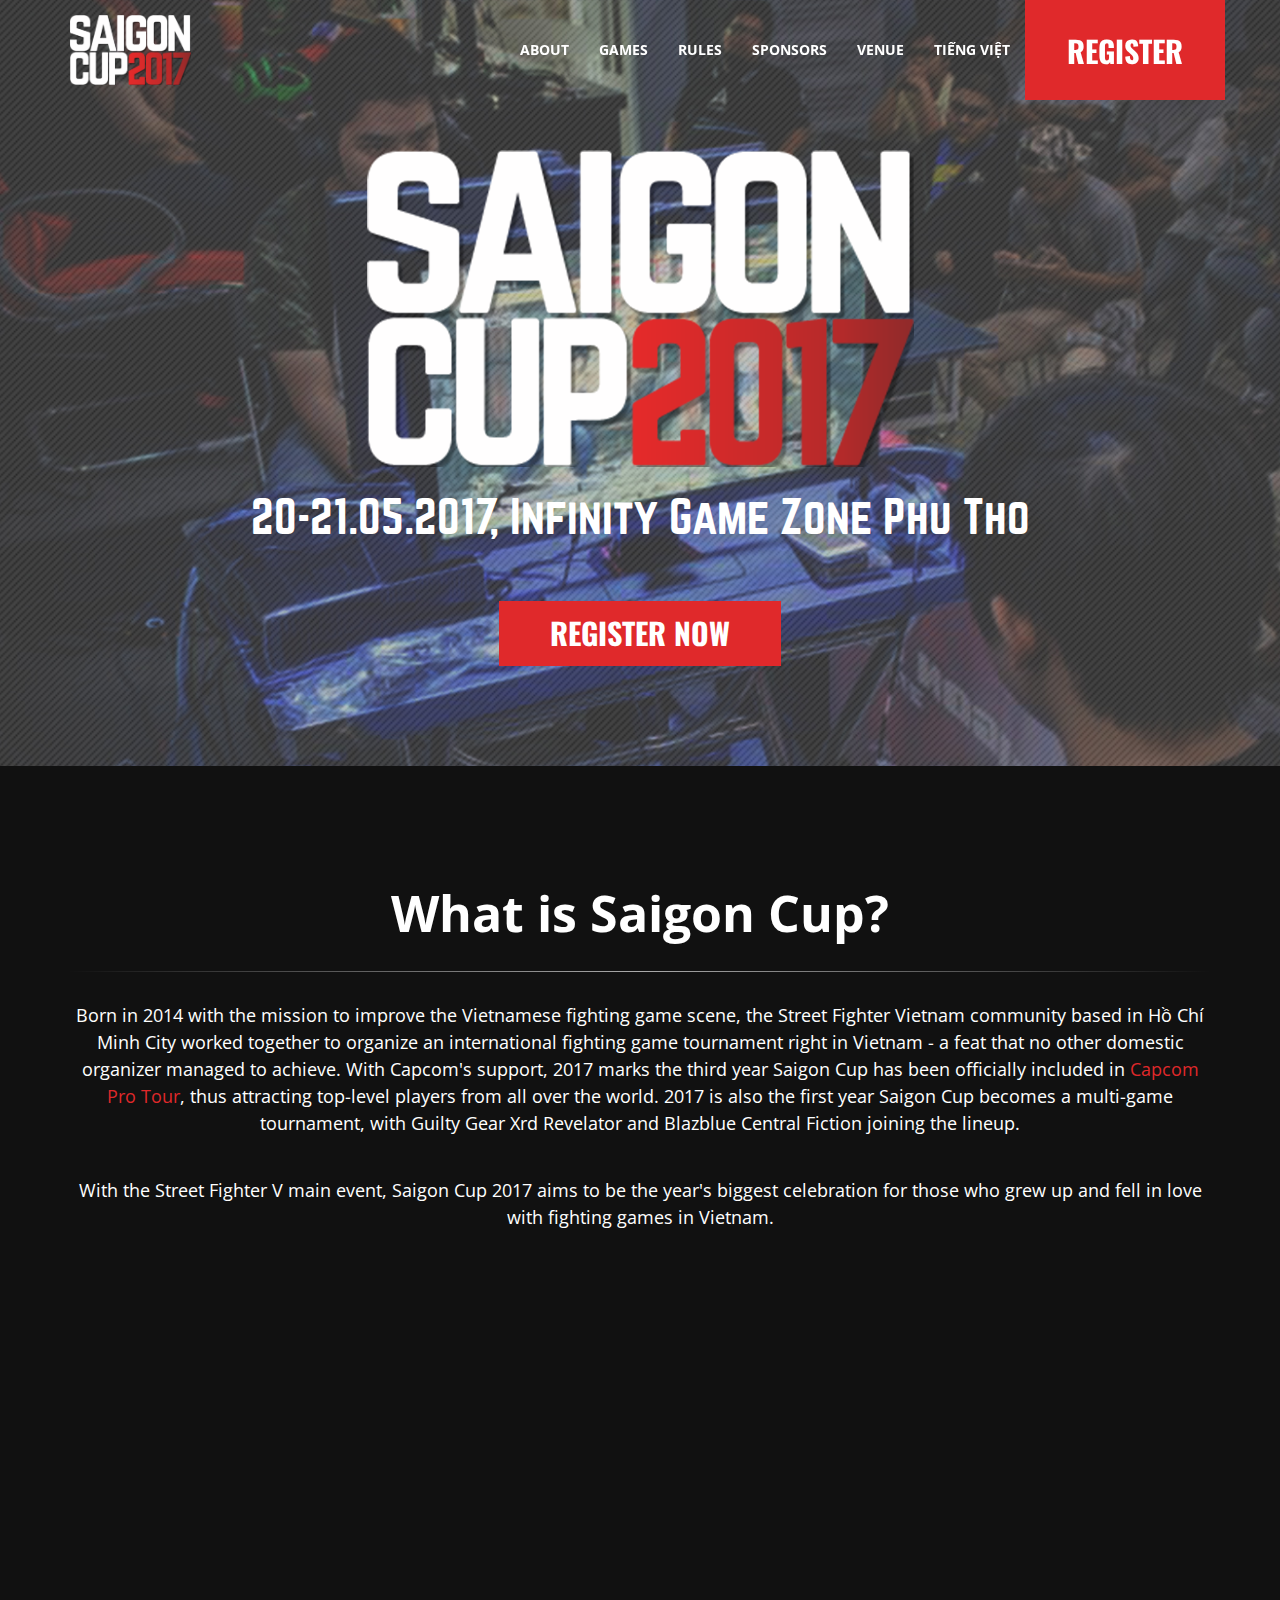
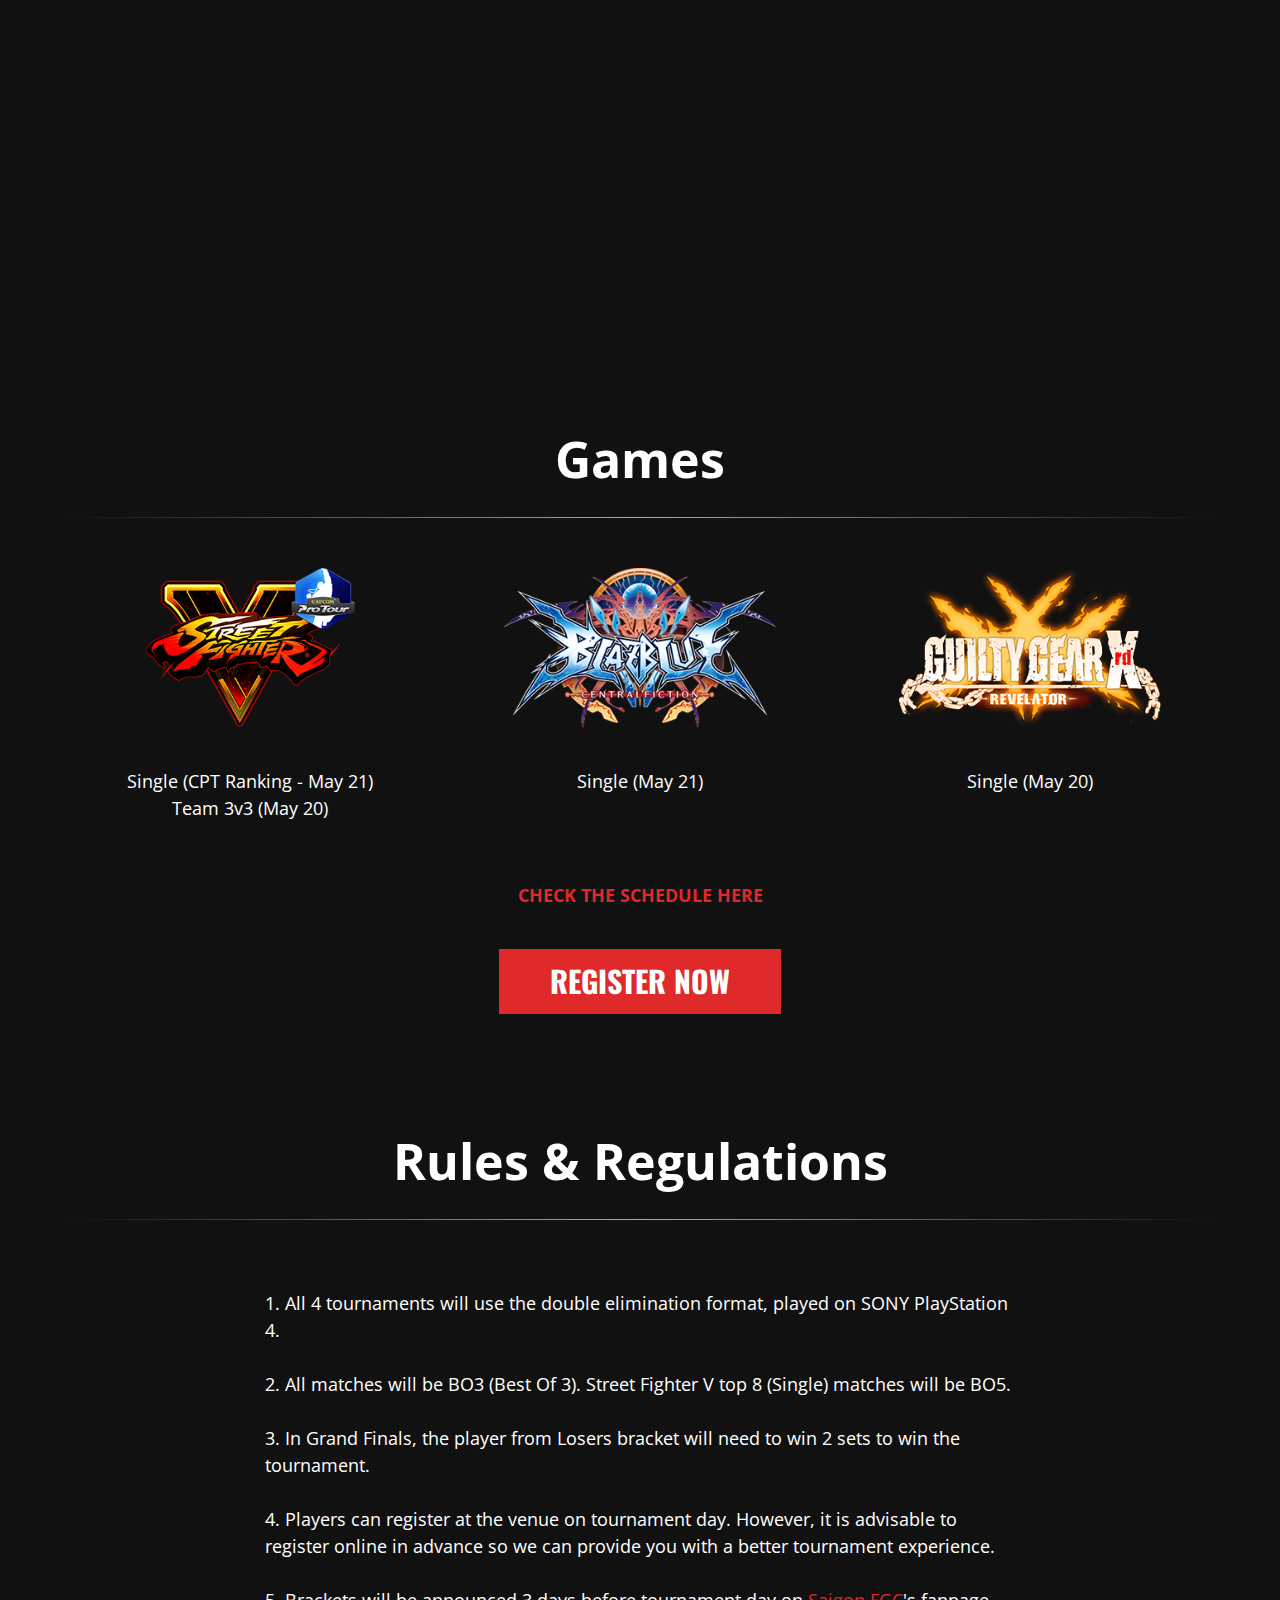
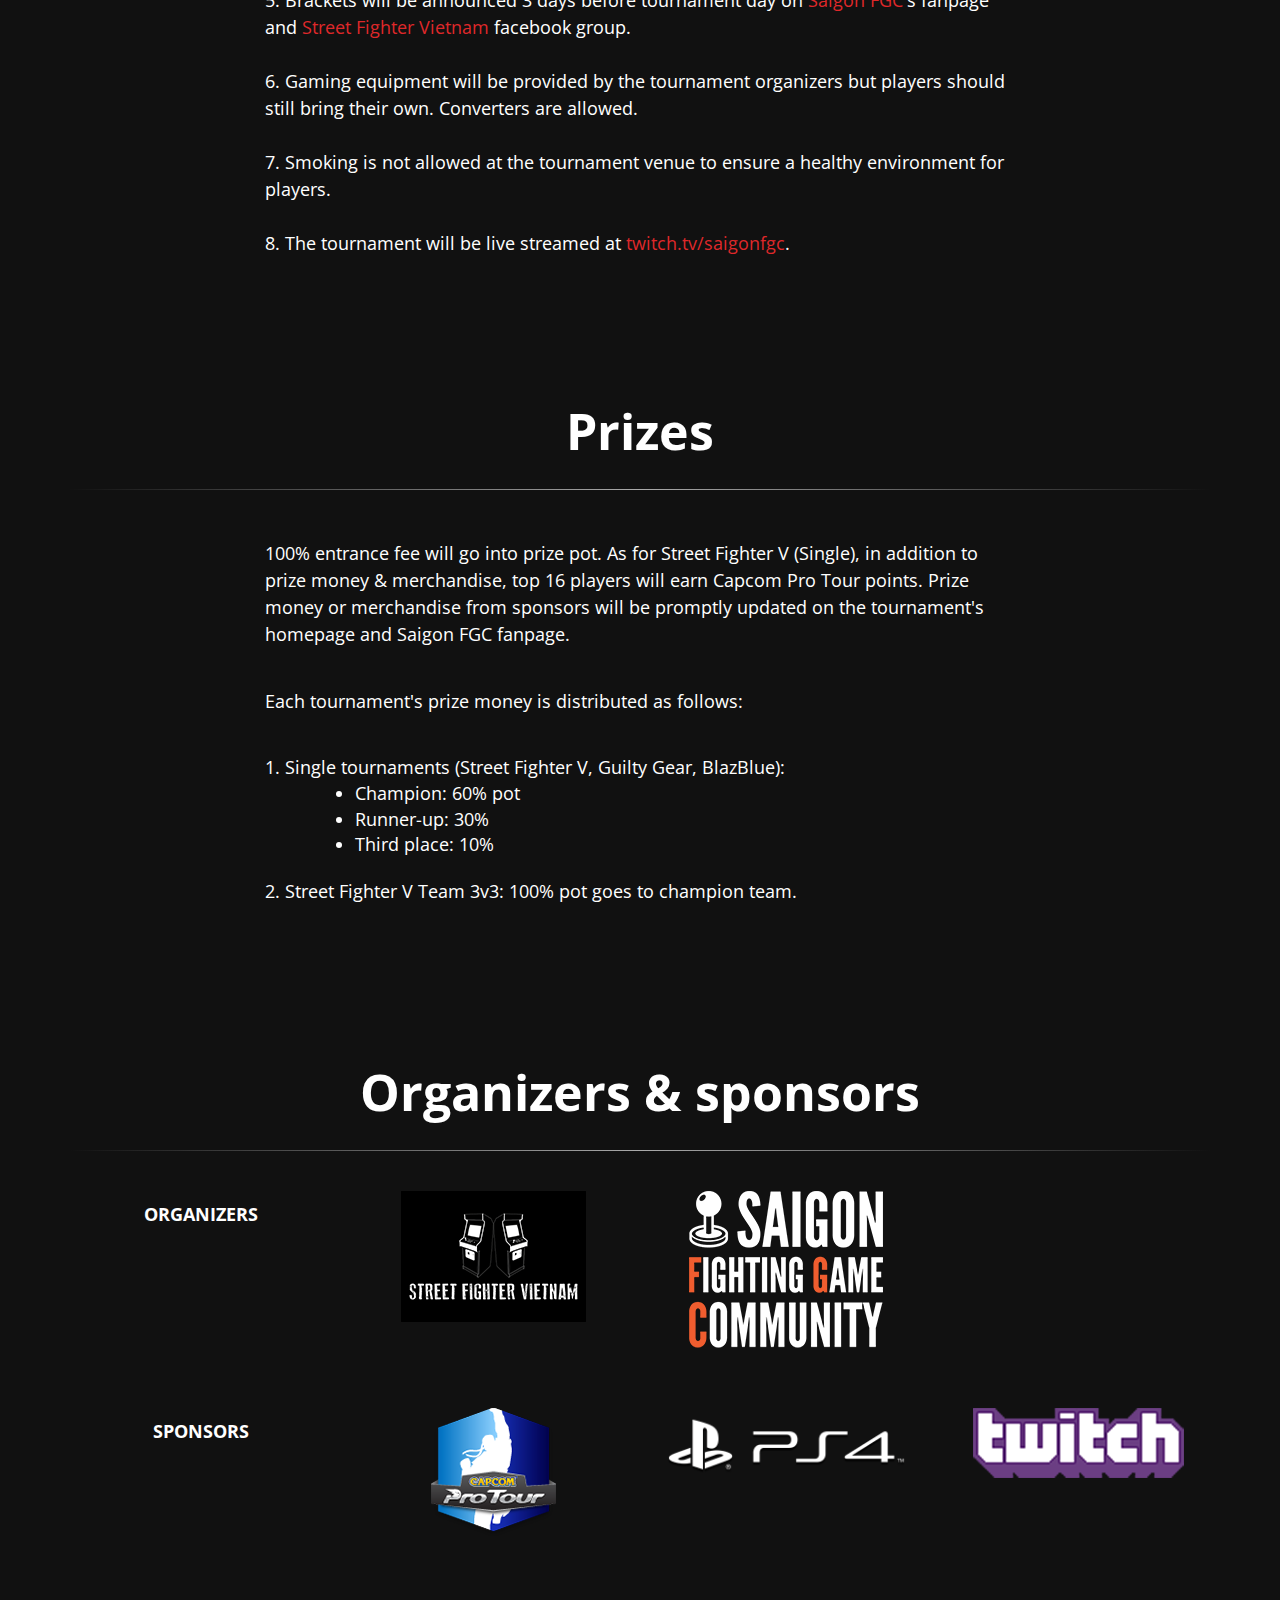
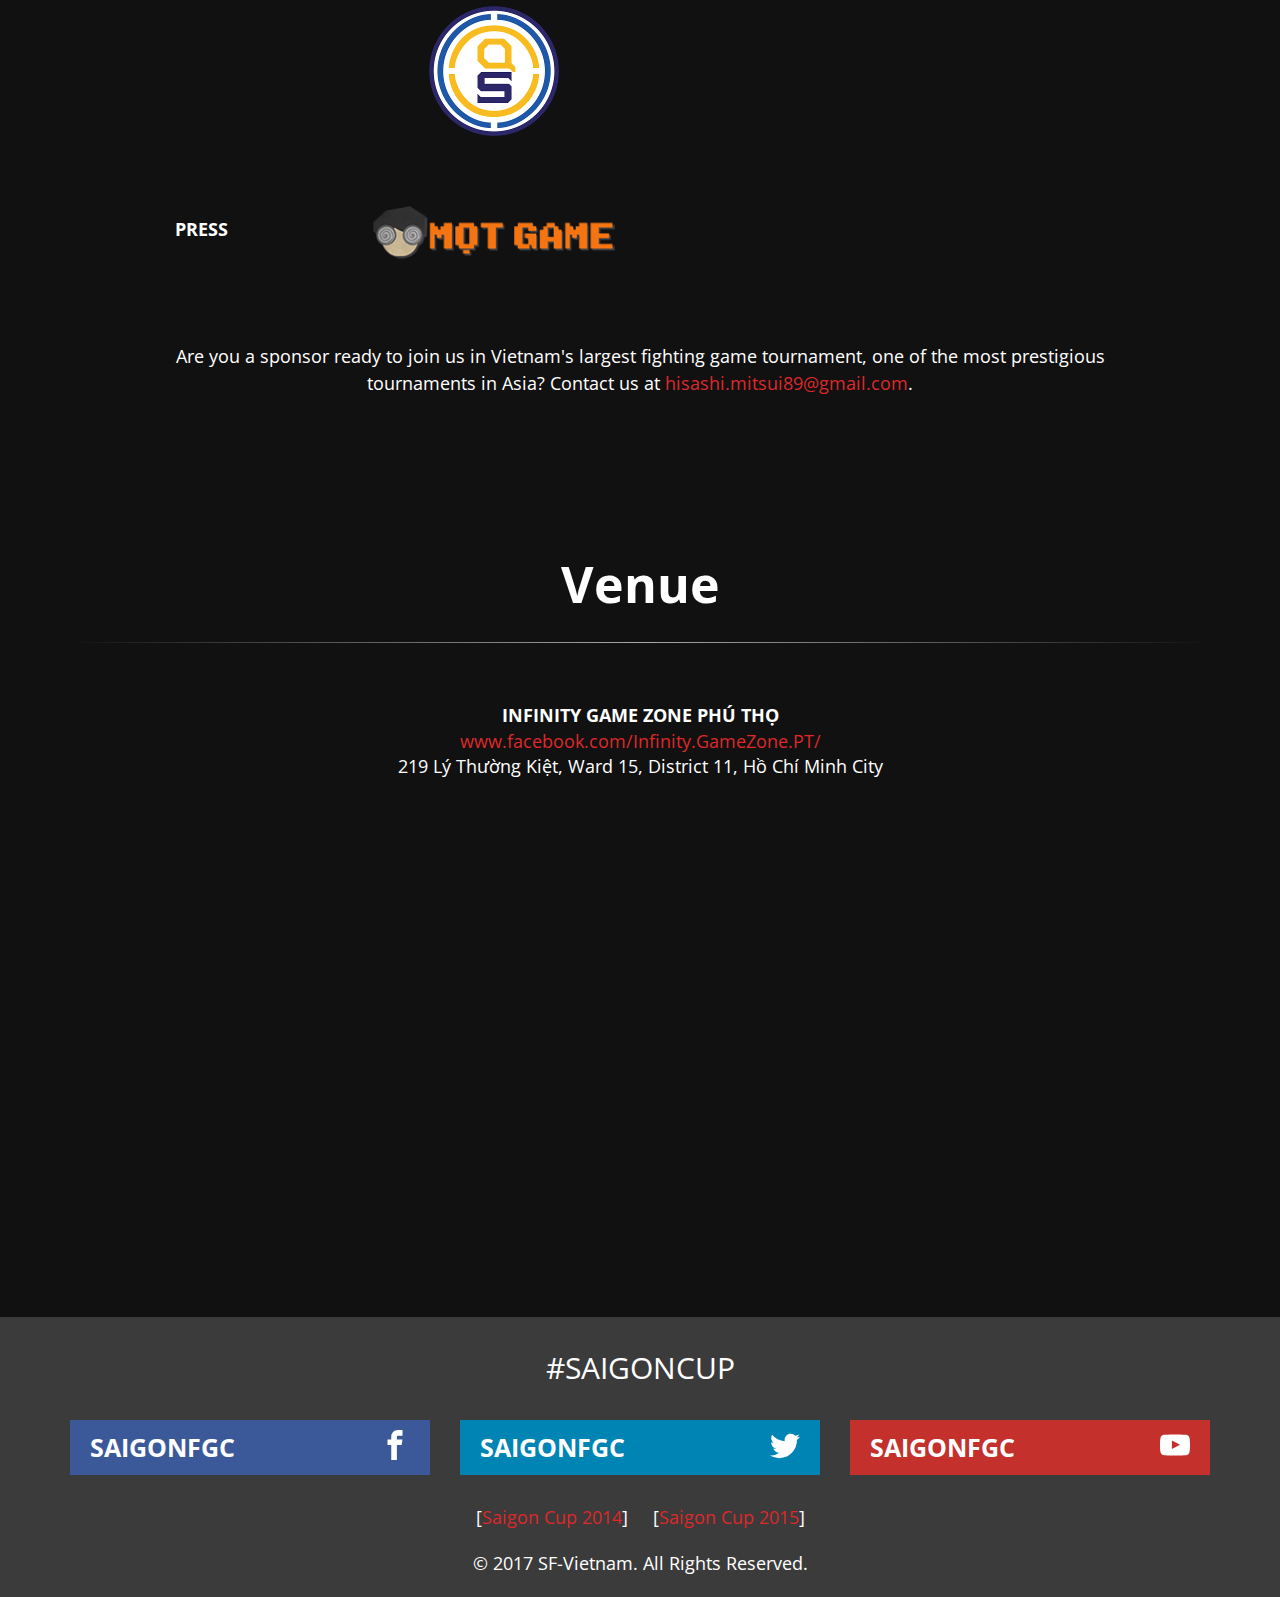
==== commit 63d71cc6: "Update documentation" ====
--- a/en/index.html
+++ b/en/index.html
@@ -1,4 +1,4 @@
-<!doctype html> <html> <head> <meta content="IE=edge" http-equiv=X-UA-Compatible> <meta charset=utf-8> <meta name=viewport content="width=device-width, initial-scale=1, shrink-to-fit=no"> <link rel=apple-touch-icon sizes=180x180 href="/apple-touch-icon.png"> <link rel=icon type="image/png" href="/favicon-32x32.png" sizes=32x32> <link rel=icon type="image/png" href="/favicon-16x16.png" sizes=16x16> <link rel=manifest href="/manifest.json"> <link rel=mask-icon href="/safari-pinned-tab.svg" color="#5bbad5"> <meta name=theme-color content="#ffffff"> <title>Saigon Cup 2017</title> <meta property="og:image" content="https://saigoncup2017.sf-vietnam.com/images/trailer.png"/> <meta property="og:description" content="Vietnam's major fighting games tournament"/> <link rel=stylesheet href="https://maxcdn.bootstrapcdn.com/bootstrap/3.3.7/css/bootstrap.min.css" integrity="sha384-BVYiiSIFeK1dGmJRAkycuHAHRg32OmUcww7on3RYdg4Va+PmSTsz/K68vbdEjh4u" crossorigin=anonymous> <link href="https://fonts.googleapis.com/css?family=Open+Sans:400,800|Oswald" rel=stylesheet> <link href="/stylesheets/fonts.css" rel=stylesheet /> <link href="/stylesheets/site.css" rel=stylesheet /> </head> <body class="en en_index"> <svg style="position: absolute; width: 0; height: 0; overflow: hidden;" version="1.1" xmlns="http://www.w3.org/2000/svg" xmlns:xlink="http://www.w3.org/1999/xlink"> <defs> <symbol id=icon-fakebook viewBox="0 0 32 32"> <title>fakebook</title> <path d="M19 6h5v-6h-5c-3.86 0-7 3.14-7 7v3h-4v6h4v16h6v-16h5l1-6h-6v-3c0-0.542 0.458-1 1-1z"></path> </symbol> <symbol id=icon-twatter viewBox="0 0 32 32"> <title>twatter</title> <path d="M32 7.075c-1.175 0.525-2.444 0.875-3.769 1.031 1.356-0.813 2.394-2.1 2.887-3.631-1.269 0.75-2.675 1.3-4.169 1.594-1.2-1.275-2.906-2.069-4.794-2.069-3.625 0-6.563 2.938-6.563 6.563 0 0.512 0.056 1.012 0.169 1.494-5.456-0.275-10.294-2.888-13.531-6.862-0.563 0.969-0.887 2.1-0.887 3.3 0 2.275 1.156 4.287 2.919 5.463-1.075-0.031-2.087-0.331-2.975-0.819 0 0.025 0 0.056 0 0.081 0 3.181 2.263 5.838 5.269 6.437-0.55 0.15-1.131 0.231-1.731 0.231-0.425 0-0.831-0.044-1.237-0.119 0.838 2.606 3.263 4.506 6.131 4.563-2.25 1.762-5.075 2.813-8.156 2.813-0.531 0-1.050-0.031-1.569-0.094 2.913 1.869 6.362 2.95 10.069 2.95 12.075 0 18.681-10.006 18.681-18.681 0-0.287-0.006-0.569-0.019-0.85 1.281-0.919 2.394-2.075 3.275-3.394z"></path> </symbol> <symbol id=icon-jewtube viewBox="0 0 32 32"> <title>jewtube</title> <path d="M31.681 9.6c0 0-0.313-2.206-1.275-3.175-1.219-1.275-2.581-1.281-3.206-1.356-4.475-0.325-11.194-0.325-11.194-0.325h-0.012c0 0-6.719 0-11.194 0.325-0.625 0.075-1.987 0.081-3.206 1.356-0.963 0.969-1.269 3.175-1.269 3.175s-0.319 2.588-0.319 5.181v2.425c0 2.587 0.319 5.181 0.319 5.181s0.313 2.206 1.269 3.175c1.219 1.275 2.819 1.231 3.531 1.369 2.563 0.244 10.881 0.319 10.881 0.319s6.725-0.012 11.2-0.331c0.625-0.075 1.988-0.081 3.206-1.356 0.962-0.969 1.275-3.175 1.275-3.175s0.319-2.587 0.319-5.181v-2.425c-0.006-2.588-0.325-5.181-0.325-5.181zM12.694 20.15v-8.994l8.644 4.513-8.644 4.481z"></path> </symbol> </defs> </svg> <div class=header id=head> <nav id=top-nav class="navbar navbar-fixed-top"> <div class=container> <div class="navbar-header hidden-xs hidden-sm"> <a class=navbar-brand href="#head"> <img src="/images/sgc-logo.png" class=logo alt="Sgc logo"/> </a> </div> <ul class="nav navbar-nav navbar-right"> <li><a class="small-nav hidden-xs" href="#about">About</a></li> <li><a class="small-nav hidden-xs" href="#games">Games</a></li> <li><a class="small-nav hidden-xs" href="#rules">Rules</a></li> <li><a class="small-nav hidden-xs" href="#sponsors">sponsors</a></li> <li><a class="small-nav hidden-xs" href="#venue">Venue</a></li> <li class=xs-left><a class=language-picker href="/">Tiếng Việt</a></li> <li class=xs-right><a target=_blank rel=noopener href="https://goo.gl/forms/3yOLox5AulwyW3uG3" class="register btn">Register</a></li> </ul> </div> </nav> <div class=container> <div class=row> <div class=col-xs-12> <img src="/images/sgc-logo.png" class="main-logo img-responsive" alt="Sgc logo"/> </div> <div class=col-xs-12> <p class=subheader> 20-21.05.2017, Infinity Game Zone Phu Tho </p> </div> </div> <div class="row text-center"> <div class=col-xs-12> <a target=_blank rel=noopener href="https://goo.gl/forms/3yOLox5AulwyW3uG3" class="btn register-now">Register now</a> </div> </div> </div> </div> <div class="container content"> <div class=row> <div id=about class=col-xs-12> <h1>What is Saigon Cup?</h1> <p>Born in 2014 with the mission to improve the Vietnamese fighting game scene, the Street Fighter Vietnam community based in Hồ Chí Minh City worked together to organize an international fighting game tournament right in Vietnam - a feat that no other domestic organizer managed to achieve. With Capcom's support, 2017 marks the third year Saigon Cup has been officially included in <a target=_blank rel=noopener href="http://capcomprotour.com/schedule/">Capcom Pro Tour</a>, thus attracting top-level players from all over the world. 2017 is also the first year Saigon Cup becomes a multi-game tournament, with Guilty Gear Xrd Revelator and Blazblue Central Fiction joining the lineup. </p> <p>With the Street Fighter V main event, Saigon Cup 2017 aims to be the year's biggest celebration for those who grew up and fell in love with fighting games in Vietnam. </p> <img src="/images/trailer.png" class="trailer center-block img-responsive" alt=Trailer /> </div> </div> <div class=row> <div id=games class=col-xs-12> <h1>Games</h1> </div> </div> <div class=row> <div class="col-sm-12 col-md-4"> <img src="/images/sf-logo.png" class="game-logo center-block img-responsive" alt="Sf logo"/> <p> Single (CPT Ranking - May 21) <br/> Team 3v3 (May 20) </p> </div> <div class="col-sm-12 col-md-4"> <img src="/images/bb-logo.png" class="game-logo center-block img-responsive" alt="Bb logo"/> <p>Single (May 21)</p> </div> <div class="col-sm-12 col-md-4"> <img src="/images/gg-logo.png" class="game-logo center-block img-responsive" alt="Gg logo"/> <p>Single (May 20)</p> </div> <div class=col-xs-12> <p class=red-emphasis> <a href="https://docs.google.com/spreadsheets/d/1fwRWpiyVO_1d5mxF5A-qCpe562ZkFXw6Os4lyprErsQ/" target=_blank rel=noopener>CHECK THE SCHEDULE HERE</a> </p> </div> <div class=col-xs-12> <a target=_blank rel=noopener href="https://goo.gl/forms/3yOLox5AulwyW3uG3" class="btn register-now">Register now</a> </div> </div> <div class=row> <div id=rules class=col-xs-12> <h1>Rules & Regulations</h1> </div> <div class="col-sm-12 col-md-10 col-md-offset-1 col-lg-offset-2 col-lg-8 rules"> <p> 1. All 4 tournaments will use the double elimination format, played on SONY PlayStation 4. </p> <p> 2. All matches will be BO3 (Best Of 3). Street Fighter V top 8 (Single) matches will be BO5. </p> <p> 3. In Grand Finals, the player from Losers bracket will need to win 2 sets to win the tournament. </p> <p> 4. Players can register at the venue on tournament day. However, it is advisable to register online in advance so we can provide you with a better tournament experience. </p> <p> 5. Brackets will be announced 3 days before tournament day on <a target=_blank rel=noopener href="https://www.facebook.com/SaigonFGC/">Saigon FGC</a>'s fanpage and <a target=_blank rel=noopener href="https://www.facebook.com/groups/SFVietnam/">Street Fighter Vietnam</a> facebook group. </p> <p> 6. Gaming equipment will be provided by the tournament organizers but players should still bring their own. Converters are allowed. </p> <p> 7. Smoking is not allowed at the tournament venue to ensure a healthy environment for players. </p> <p> 8. The tournament will be live streamed at <a target=_blank rel=noopener href="https://www.twitch.tv/saigonfgc">twitch.tv/saigonfgc</a>. </p> </div> </div> <div class=row> <div class=col-xs-12> <h1>Prizes</h1> </div> <div class="col-sm-12 col-md-10 col-md-offset-1 col-lg-offset-2 col-lg-8 prizes"> <p>100% entrance fee will go into prize pot. As for Street Fighter V (Single), in addition to prize money & merchandise, top 16 players will earn Capcom Pro Tour points. Prize money or merchandise from sponsors will be promptly updated on the tournament's homepage and Saigon FGC fanpage. </p> <p>Each tournament's prize money is distributed as follows:</p> <div> 1. Single tournaments (Street Fighter V, Guilty Gear, BlazBlue):<br/> <ul class=prize-list> <li>Champion: 60% pot</li> <li>Runner-up: 30%</li> <li>Third place: 10%</li> </ul> </div> <p>2. Street Fighter V Team 3v3: 100% pot goes to champion team. </p> </div> </div> <div class=row> <div id=sponsors class=col-xs-12> <h1>Organizers & sponsors</h1> </div> </div> <div class="row organizers-row"> <div class=col-md-3> <p>Organizers</p> </div> <div class=col-md-3> <a target=_blank rel=noopener href="https://www.facebook.com/groups/SFVietnam/"> <img src="/images/sfvn-logo.png" class="center-block img-responsive" alt="Sfvn logo"/> </a> </div> <div class=col-md-3> <a target=_blank rel=noopener href="https://www.facebook.com/SaigonFGC/"> <img src="/images/sgfgc-logo.png" class="center-block img-responsive" alt="Sgfgc logo"/> </a> </div> </div> <div class="row organizers-row"> <div class=col-md-3> <p>sponsors</p> </div> <div class=col-md-3> <img src="/images/protour-logo.png" class="center-block img-responsive" alt="Protour logo"/> </div> <div class=col-md-3> <img src="/images/ps4-logo.png" class="center-block img-responsive" alt="Ps4 logo"/> </div> <div class=col-md-3> <img src="/images/twitch-logo.png" class="center-block img-responsive" alt="Twitch logo"/> </div> </div> <div class="row organizers-row"> <div class=col-md-3> <p>Press</p> </div> <div class=col-md-3> <img src="/images/motgame-logo.png" class="center-block img-responsive" alt="Motgame logo"/> </div> </div> <div class=row> <div class="col-md-12 col-lg-10 col-lg-offset-1"> <p>Are you a sponsor ready to join us in Vietnam's largest fighting game tournament, one of the most prestigious tournaments in Asia? Contact us at <a href="mailto:hisashi.mitsui89@gmail.com">hisashi.mitsui89@gmail.com</a>. </p> </div> </div> <div class=row> <div id=venue class=col-xs-12> <h1>Venue</h1> </div> <div class=col-xs-12> <div class=venue-name>INFINITY GAME ZONE PHÚ THỌ</div> <a class=venue-link href="https://www.facebook.com/Infinity.GameZone.PT/" target=_blank rel=noopener> www.facebook.com/Infinity.GameZone.PT/ </a> <div>219 Lý Thường Kiệt, Ward 15, District 11, Hồ Chí Minh City</div> </div> <div class="col-md-12 col-lg-10 col-lg-offset-1 map"> <iframe src="https://www.google.com/maps/embed?pb=!1m18!1m12!1m3!1d3919.564190995421!2d106.66325064533922!3d10.76803188728442!2m3!1f0!2f0!3f0!3m2!1i1024!2i768!4f13.1!3m3!1m2!1s0x31752eea2a2d9c3b%3A0x717020ef34534a9!2sInfinity+Game+Zone+Ph%C3%BA+Th%E1%BB%8D!5e0!3m2!1sen!2s!4v1489932252045" width="100%" height=450 frameborder=0 style="border:0" allowfullscreen></iframe> </div> </div> </div> <div class=footer> <div class=container> <div class=row> <div class="col-xs-12 hashtag"> #SAIGONCUP </div> <div class="col-xs-12 col-sm-4"> <a class="s-link fakebook" target=_blank rel=noopener href="https://www.facebook.com/SaigonFGC/"> <span>SAIGONFGC</span> <svg class="icon icon-fakebook"><use xlink:href="#icon-fakebook"></use></svg> </a> </div> <div class="col-xs-12 col-sm-4"> <a class="s-link twatter" target=_blank rel=noopener href="https://twitter.com/saigonfgc"> <span>SAIGONFGC</span> <svg class="icon icon-twatter"><use xlink:href="#icon-twatter"></use></svg> </a> </div> <div class="col-xs-12 col-sm-4"> <a class="s-link jewtube" target=_blank rel=noopener href="https://www.youtube.com/channel/UCXKJS58sqzsy0ntJgH3YCXQ"> <span>SAIGONFGC</span> <svg class="icon icon-jewtube"><use xlink:href="#icon-jewtube"></use></svg> </a> </div> <div class=col-xs-12> <p class=archives> <span>[<a target=_blank rel=noopener href="https://www.youtube.com/playlist?list=PLZ-PMUoGSBRTW-Vh0LwISmgqscsqqHcFY">Saigon Cup 2014</a>]</span> <span>[<a target=_blank rel=noopener href="https://www.youtube.com/playlist?list=PLfMu1efwDKb5n5tWsO-SHVdO_ALZQiYsl">Saigon Cup 2015</a>]</span> </p> </div> <div class="col-xs-12 copyright"> &copy; 2017 SF-Vietnam. All Rights Reserved. </div> </div> </div> </div> <script src="https://ajax.googleapis.com/ajax/libs/jquery/3.1.1/jquery.min.js"></script> <script src="https://maxcdn.bootstrapcdn.com/bootstrap/3.3.7/js/bootstrap.min.js" integrity=sha384-Tc5IQib027qvyjSMfHjOMaLkfuWVxZxUPnCJA7l2mCWNIpG9mGCD8wGNIcPD7Txa crossorigin=anonymous></script> <script>
+<!doctype html> <html> <head> <meta content="IE=edge" http-equiv=X-UA-Compatible> <meta charset=utf-8> <meta name=viewport content="width=device-width, initial-scale=1, shrink-to-fit=no"> <link rel=apple-touch-icon sizes=180x180 href="/apple-touch-icon.png"> <link rel=icon type="image/png" href="/favicon-32x32.png" sizes=32x32> <link rel=icon type="image/png" href="/favicon-16x16.png" sizes=16x16> <link rel=manifest href="/manifest.json"> <link rel=mask-icon href="/safari-pinned-tab.svg" color="#5bbad5"> <meta name=theme-color content="#ffffff"> <title>Saigon Cup 2017</title> <meta property="og:image" content="https://saigoncup2017.sf-vietnam.com/images/trailer.png"/> <meta property="og:description" content="Vietnam's major fighting games tournament"/> <link rel=stylesheet href="https://maxcdn.bootstrapcdn.com/bootstrap/3.3.7/css/bootstrap.min.css" integrity="sha384-BVYiiSIFeK1dGmJRAkycuHAHRg32OmUcww7on3RYdg4Va+PmSTsz/K68vbdEjh4u" crossorigin=anonymous> <link href="https://fonts.googleapis.com/css?family=Open+Sans:400,800|Oswald" rel=stylesheet> <link href="/stylesheets/fonts.css" rel=stylesheet /> <link href="/stylesheets/site.css" rel=stylesheet /> </head> <body class="en en_index"> <svg style="position: absolute; width: 0; height: 0; overflow: hidden;" version="1.1" xmlns="http://www.w3.org/2000/svg" xmlns:xlink="http://www.w3.org/1999/xlink"> <defs> <symbol id=icon-fakebook viewBox="0 0 32 32"> <title>fakebook</title> <path d="M19 6h5v-6h-5c-3.86 0-7 3.14-7 7v3h-4v6h4v16h6v-16h5l1-6h-6v-3c0-0.542 0.458-1 1-1z"></path> </symbol> <symbol id=icon-twatter viewBox="0 0 32 32"> <title>twatter</title> <path d="M32 7.075c-1.175 0.525-2.444 0.875-3.769 1.031 1.356-0.813 2.394-2.1 2.887-3.631-1.269 0.75-2.675 1.3-4.169 1.594-1.2-1.275-2.906-2.069-4.794-2.069-3.625 0-6.563 2.938-6.563 6.563 0 0.512 0.056 1.012 0.169 1.494-5.456-0.275-10.294-2.888-13.531-6.862-0.563 0.969-0.887 2.1-0.887 3.3 0 2.275 1.156 4.287 2.919 5.463-1.075-0.031-2.087-0.331-2.975-0.819 0 0.025 0 0.056 0 0.081 0 3.181 2.263 5.838 5.269 6.437-0.55 0.15-1.131 0.231-1.731 0.231-0.425 0-0.831-0.044-1.237-0.119 0.838 2.606 3.263 4.506 6.131 4.563-2.25 1.762-5.075 2.813-8.156 2.813-0.531 0-1.050-0.031-1.569-0.094 2.913 1.869 6.362 2.95 10.069 2.95 12.075 0 18.681-10.006 18.681-18.681 0-0.287-0.006-0.569-0.019-0.85 1.281-0.919 2.394-2.075 3.275-3.394z"></path> </symbol> <symbol id=icon-jewtube viewBox="0 0 32 32"> <title>jewtube</title> <path d="M31.681 9.6c0 0-0.313-2.206-1.275-3.175-1.219-1.275-2.581-1.281-3.206-1.356-4.475-0.325-11.194-0.325-11.194-0.325h-0.012c0 0-6.719 0-11.194 0.325-0.625 0.075-1.987 0.081-3.206 1.356-0.963 0.969-1.269 3.175-1.269 3.175s-0.319 2.588-0.319 5.181v2.425c0 2.587 0.319 5.181 0.319 5.181s0.313 2.206 1.269 3.175c1.219 1.275 2.819 1.231 3.531 1.369 2.563 0.244 10.881 0.319 10.881 0.319s6.725-0.012 11.2-0.331c0.625-0.075 1.988-0.081 3.206-1.356 0.962-0.969 1.275-3.175 1.275-3.175s0.319-2.587 0.319-5.181v-2.425c-0.006-2.588-0.325-5.181-0.325-5.181zM12.694 20.15v-8.994l8.644 4.513-8.644 4.481z"></path> </symbol> </defs> </svg> <div class=header id=head> <nav id=top-nav class="navbar navbar-fixed-top"> <div class=container> <div class="navbar-header hidden-xs hidden-sm"> <a class=navbar-brand href="#head"> <img src="/images/sgc-logo.png" class=logo alt="Sgc logo"/> </a> </div> <ul class="nav navbar-nav navbar-right"> <li><a class="small-nav hidden-xs" href="#about">About</a></li> <li><a class="small-nav hidden-xs" href="#games">Games</a></li> <li><a class="small-nav hidden-xs" href="#rules">Rules</a></li> <li><a class="small-nav hidden-xs" href="#sponsors">sponsors</a></li> <li><a class="small-nav hidden-xs" href="#venue">Venue</a></li> <li class=xs-left><a class=language-picker href="/">Tiếng Việt</a></li> <li class=xs-right><a target=_blank rel=noopener href="https://goo.gl/forms/3yOLox5AulwyW3uG3" class="register btn">Register</a></li> </ul> </div> </nav> <div class=container> <div class=row> <div class=col-xs-12> <img src="/images/sgc-logo.png" class="main-logo img-responsive" alt="Sgc logo"/> </div> <div class=col-xs-12> <p class=subheader> 20-21.05.2017, Infinity Game Zone Phu Tho </p> </div> </div> <div class="row text-center"> <div class=col-xs-12> <a target=_blank rel=noopener href="https://goo.gl/forms/3yOLox5AulwyW3uG3" class="btn register-now">Register now</a> </div> </div> </div> </div> <div class="container content"> <div class=row> <div id=about class=col-xs-12> <h1>What is Saigon Cup?</h1> <p>Born in 2014 with the mission to improve the Vietnamese fighting game scene, the Street Fighter Vietnam community based in Hồ Chí Minh City worked together to organize an international fighting game tournament right in Vietnam - a feat that no other domestic organizer managed to achieve. With Capcom's support, 2017 marks the third year Saigon Cup has been officially included in <a target=_blank rel=noopener href="http://capcomprotour.com/schedule/">Capcom Pro Tour</a>, thus attracting top-level players from all over the world. 2017 is also the first year Saigon Cup becomes a multi-game tournament, with Guilty Gear Xrd Revelator and Blazblue Central Fiction joining the lineup. </p> <p>With the Street Fighter V main event, Saigon Cup 2017 aims to be the year's biggest celebration for those who grew up and fell in love with fighting games in Vietnam. </p> <div class="embed-responsive embed-responsive-16by9"> <iframe src="https://www.youtube.com/embed/kqGYbp7OU_w" frameborder=0 allowfullscreen></iframe> </div> </div> </div> <div class=row> <div id=games class=col-xs-12> <h1>Games</h1> </div> </div> <div class=row> <div class="col-sm-12 col-md-4"> <img src="/images/sf-logo.png" class="game-logo center-block img-responsive" alt="Sf logo"/> <p> Single (CPT Ranking - May 21) <br/> Team 3v3 (May 20) </p> </div> <div class="col-sm-12 col-md-4"> <img src="/images/bb-logo.png" class="game-logo center-block img-responsive" alt="Bb logo"/> <p>Single (May 21)</p> </div> <div class="col-sm-12 col-md-4"> <img src="/images/gg-logo.png" class="game-logo center-block img-responsive" alt="Gg logo"/> <p>Single (May 20)</p> </div> <div class=col-xs-12> <p class=red-emphasis> <a href="https://docs.google.com/spreadsheets/d/1fwRWpiyVO_1d5mxF5A-qCpe562ZkFXw6Os4lyprErsQ/" target=_blank rel=noopener>CHECK THE SCHEDULE HERE</a> </p> </div> <div class=col-xs-12> <a target=_blank rel=noopener href="https://goo.gl/forms/3yOLox5AulwyW3uG3" class="btn register-now">Register now</a> </div> </div> <div class=row> <div id=rules class=col-xs-12> <h1>Rules & Regulations</h1> </div> <div class="col-sm-12 col-md-10 col-md-offset-1 col-lg-offset-2 col-lg-8 rules"> <p> 1. All 4 tournaments will use the double elimination format, played on SONY PlayStation 4. </p> <p> 2. All matches will be BO3 (Best Of 3). Street Fighter V top 8 (Single) matches will be BO5. </p> <p> 3. In Grand Finals, the player from Losers bracket will need to win 2 sets to win the tournament. </p> <p> 4. Players can register at the venue on tournament day. However, it is advisable to register online in advance so we can provide you with a better tournament experience. </p> <p> 5. Brackets will be announced 3 days before tournament day on <a target=_blank rel=noopener href="https://www.facebook.com/SaigonFGC/">Saigon FGC</a>'s fanpage and <a target=_blank rel=noopener href="https://www.facebook.com/groups/SFVietnam/">Street Fighter Vietnam</a> facebook group. </p> <p> 6. Gaming equipment will be provided by the tournament organizers but players should still bring their own. Converters are allowed. </p> <p> 7. Smoking is not allowed at the tournament venue to ensure a healthy environment for players. </p> <p> 8. The tournament will be live streamed at <a target=_blank rel=noopener href="https://www.twitch.tv/saigonfgc">twitch.tv/saigonfgc</a>. </p> </div> </div> <div class=row> <div class=col-xs-12> <h1>Prizes</h1> </div> <div class="col-sm-12 col-md-10 col-md-offset-1 col-lg-offset-2 col-lg-8 prizes"> <p>100% entrance fee will go into prize pot. As for Street Fighter V (Single), in addition to prize money & merchandise, top 16 players will earn Capcom Pro Tour points. Prize money or merchandise from sponsors will be promptly updated on the tournament's homepage and Saigon FGC fanpage. </p> <p>Each tournament's prize money is distributed as follows:</p> <div> 1. Single tournaments (Street Fighter V, Guilty Gear, BlazBlue):<br/> <ul class=prize-list> <li>Champion: 60% pot</li> <li>Runner-up: 30%</li> <li>Third place: 10%</li> </ul> </div> <p>2. Street Fighter V Team 3v3: 100% pot goes to champion team. </p> </div> </div> <div class=row> <div id=sponsors class=col-xs-12> <h1>Organizers & sponsors</h1> </div> </div> <div class="row organizers-row"> <div class=col-md-3> <p>Organizers</p> </div> <div class=col-md-3> <a target=_blank rel=noopener href="https://www.facebook.com/groups/SFVietnam/"> <img src="/images/sfvn-logo.png" class="center-block img-responsive" alt="Sfvn logo"/> </a> </div> <div class=col-md-3> <a target=_blank rel=noopener href="https://www.facebook.com/SaigonFGC/"> <img src="/images/sgfgc-logo.png" class="center-block img-responsive" alt="Sgfgc logo"/> </a> </div> </div> <div class="row organizers-row"> <div class=col-md-3> <p>sponsors</p> </div> <div class=col-md-3> <a target=_blank rel=noopener href="http://capcomprotour.com/capcom-pro-tour-2017-details/"> <img src="/images/protour-logo.png" class="center-block img-responsive" alt="Protour logo"/> </a> </div> <div class=col-md-3> <a target=_blank rel=noopener href="https://www.playstation.com/en-us/explore/ps4/"> <img src="/images/ps4-logo.png" class="center-block img-responsive" alt="Ps4 logo"/> </a> </div> <div class=col-md-3> <a target=_blank rel=noopener href="https://www.twitch.tv/"> <img src="/images/twitch-logo.png" class="center-block img-responsive" alt="Twitch logo"/> </a> </div> </div> <div class="row organizers-row"> <div class="col-md-3 col-md-offset-3"> <a target=_blank rel=noopener href="https://arcadeshock.com/"> <img src="/images/arcadeshock-logo.png" class="center-block img-responsive" alt="Arcadeshock logo"/> </a> </div> </div> <div class="row organizers-row"> <div class=col-md-3> <p>Press</p> </div> <div class=col-md-3> <a target=_blank rel=noopener href="http://motgame.vn/"> <img src="/images/motgame-logo.png" class="center-block img-responsive" alt="Motgame logo"/> </a> </div> </div> <div class=row> <div class="col-md-12 col-lg-10 col-lg-offset-1"> <p>Are you a sponsor ready to join us in Vietnam's largest fighting game tournament, one of the most prestigious tournaments in Asia? Contact us at <a href="mailto:hisashi.mitsui89@gmail.com">hisashi.mitsui89@gmail.com</a>. </p> </div> </div> <div class=row> <div id=venue class=col-xs-12> <h1>Venue</h1> </div> <div class=col-xs-12> <div class=venue-name>INFINITY GAME ZONE PHÚ THỌ</div> <a class=venue-link href="https://www.facebook.com/Infinity.GameZone.PT/" target=_blank rel=noopener> www.facebook.com/Infinity.GameZone.PT/ </a> <div>219 Lý Thường Kiệt, Ward 15, District 11, Hồ Chí Minh City</div> </div> <div class="col-md-12 col-lg-10 col-lg-offset-1 map"> <iframe src="https://www.google.com/maps/embed?pb=!1m18!1m12!1m3!1d3919.564190995421!2d106.66325064533922!3d10.76803188728442!2m3!1f0!2f0!3f0!3m2!1i1024!2i768!4f13.1!3m3!1m2!1s0x31752eea2a2d9c3b%3A0x717020ef34534a9!2sInfinity+Game+Zone+Ph%C3%BA+Th%E1%BB%8D!5e0!3m2!1sen!2s!4v1489932252045" width="100%" height=450 frameborder=0 style="border:0" allowfullscreen></iframe> </div> </div> </div> <div class=footer> <div class=container> <div class=row> <div class="col-xs-12 hashtag"> #SAIGONCUP </div> <div class="col-xs-12 col-sm-4"> <a class="s-link fakebook" target=_blank rel=noopener href="https://www.facebook.com/SaigonFGC/"> <span>SAIGONFGC</span> <svg class="icon icon-fakebook"><use xlink:href="#icon-fakebook"></use></svg> </a> </div> <div class="col-xs-12 col-sm-4"> <a class="s-link twatter" target=_blank rel=noopener href="https://twitter.com/saigonfgc"> <span>SAIGONFGC</span> <svg class="icon icon-twatter"><use xlink:href="#icon-twatter"></use></svg> </a> </div> <div class="col-xs-12 col-sm-4"> <a class="s-link jewtube" target=_blank rel=noopener href="https://www.youtube.com/channel/UCXKJS58sqzsy0ntJgH3YCXQ"> <span>SAIGONFGC</span> <svg class="icon icon-jewtube"><use xlink:href="#icon-jewtube"></use></svg> </a> </div> <div class=col-xs-12> <p class=archives> <span>[<a target=_blank rel=noopener href="https://www.youtube.com/playlist?list=PLZ-PMUoGSBRTW-Vh0LwISmgqscsqqHcFY">Saigon Cup 2014</a>]</span> <span>[<a target=_blank rel=noopener href="https://www.youtube.com/playlist?list=PLfMu1efwDKb5n5tWsO-SHVdO_ALZQiYsl">Saigon Cup 2015</a>]</span> </p> </div> <div class="col-xs-12 copyright"> &copy; 2017 SF-Vietnam. All Rights Reserved. </div> </div> </div> </div> <script src="https://ajax.googleapis.com/ajax/libs/jquery/3.1.1/jquery.min.js"></script> <script src="https://maxcdn.bootstrapcdn.com/bootstrap/3.3.7/js/bootstrap.min.js" integrity=sha384-Tc5IQib027qvyjSMfHjOMaLkfuWVxZxUPnCJA7l2mCWNIpG9mGCD8wGNIcPD7Txa crossorigin=anonymous></script> <script>
       $('#top-nav').affix({
         offset: {
           top: 1
